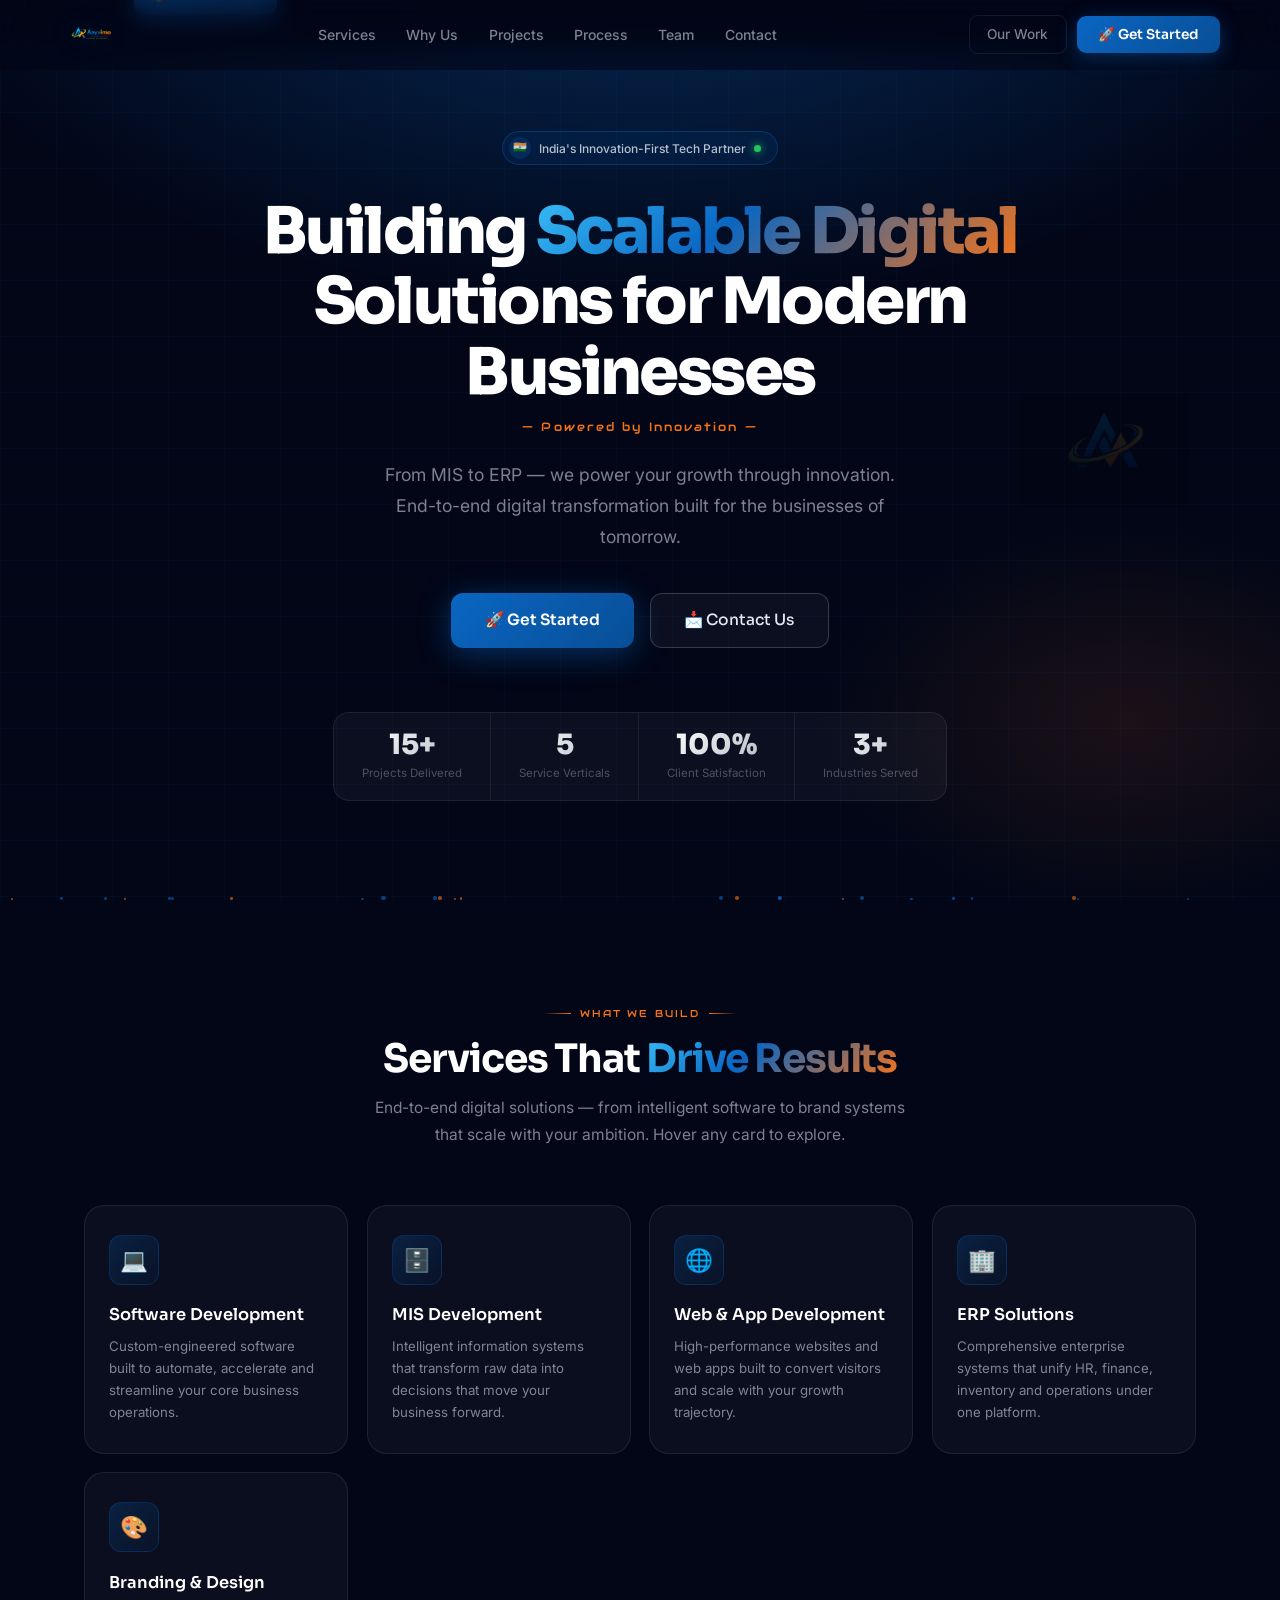
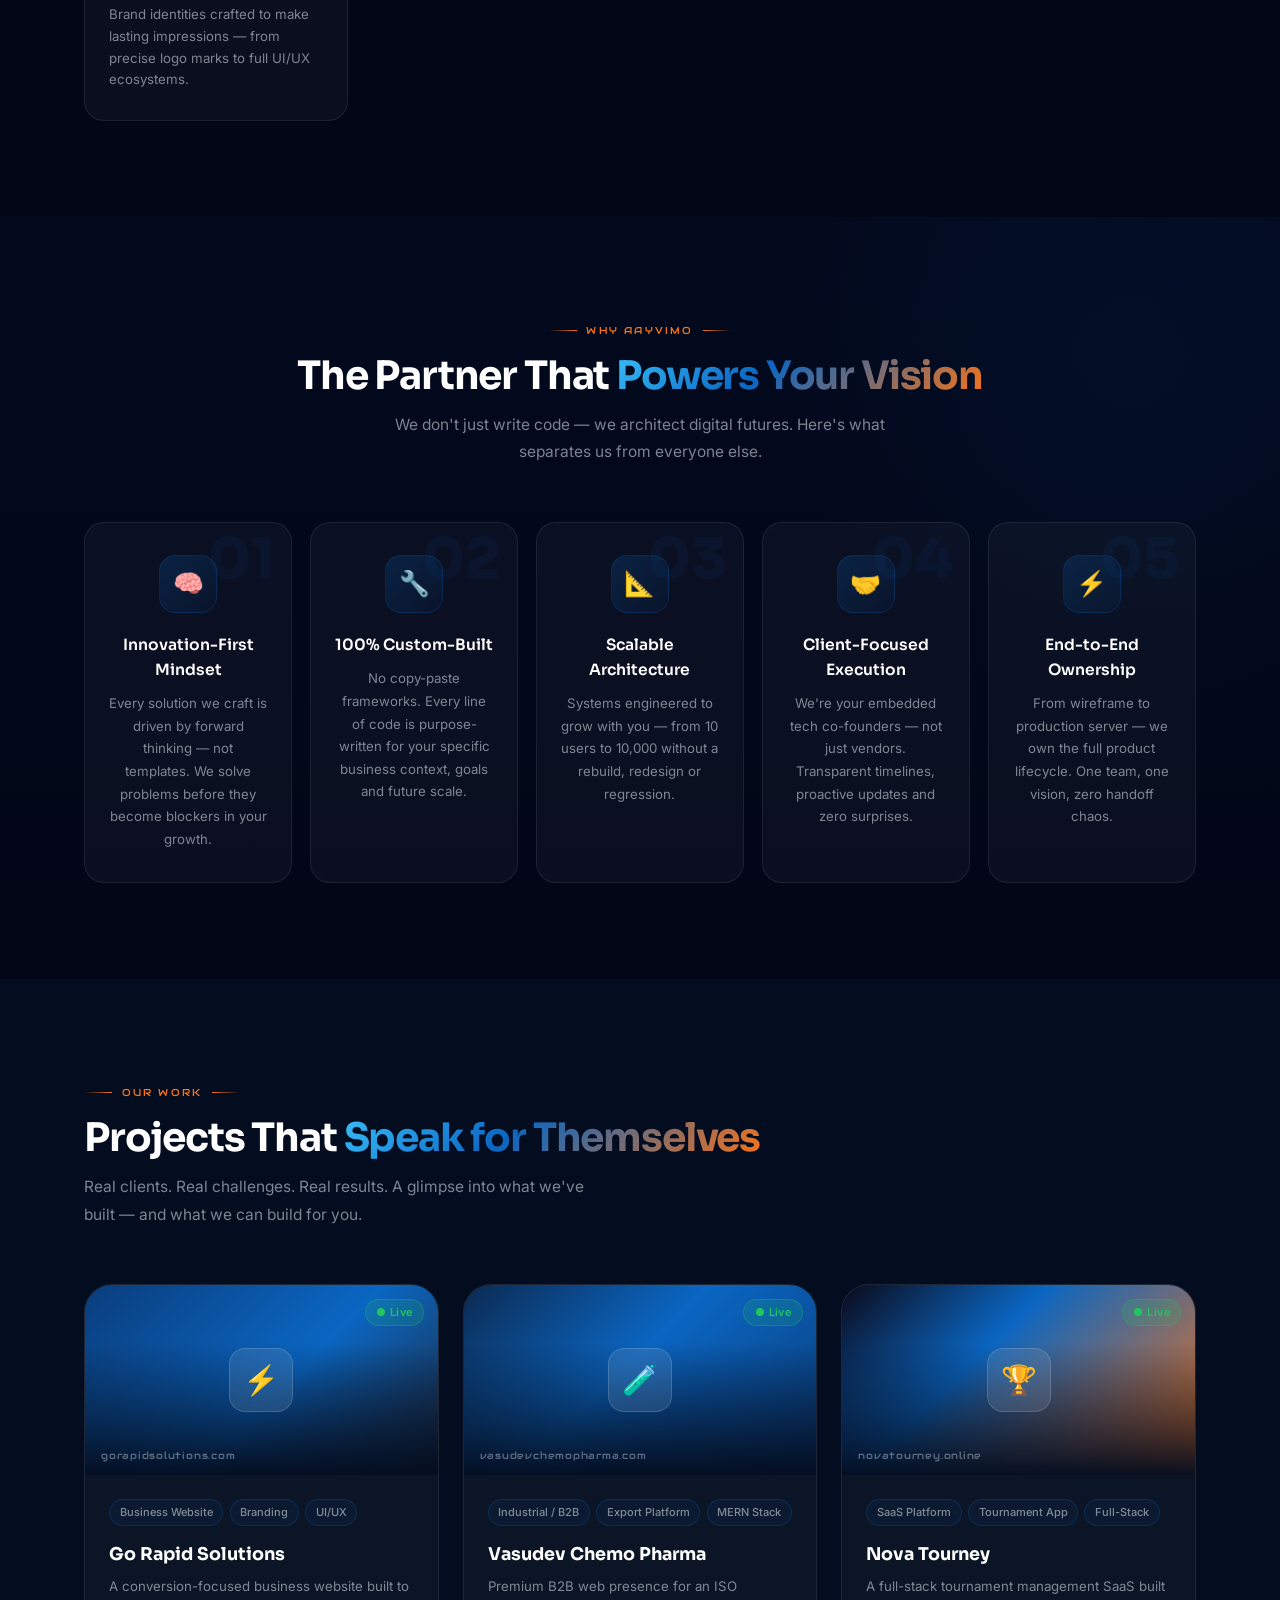
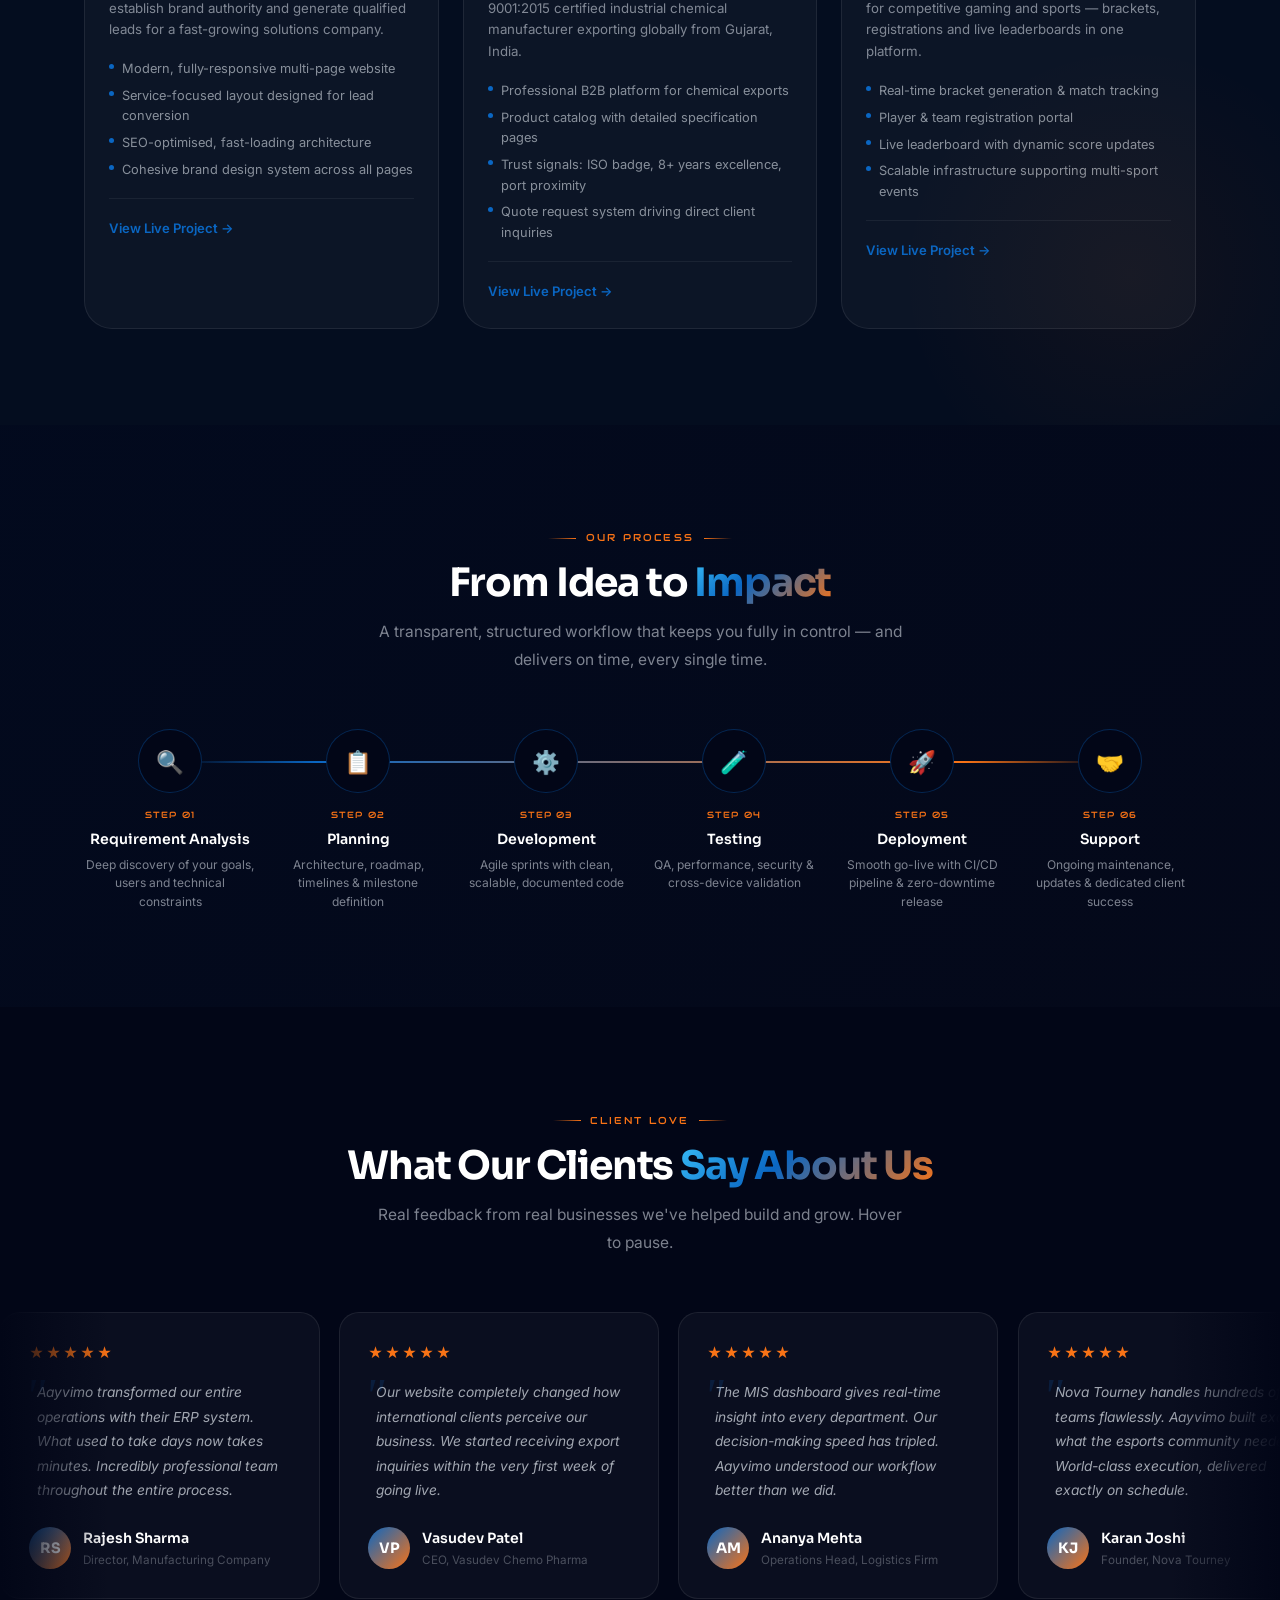
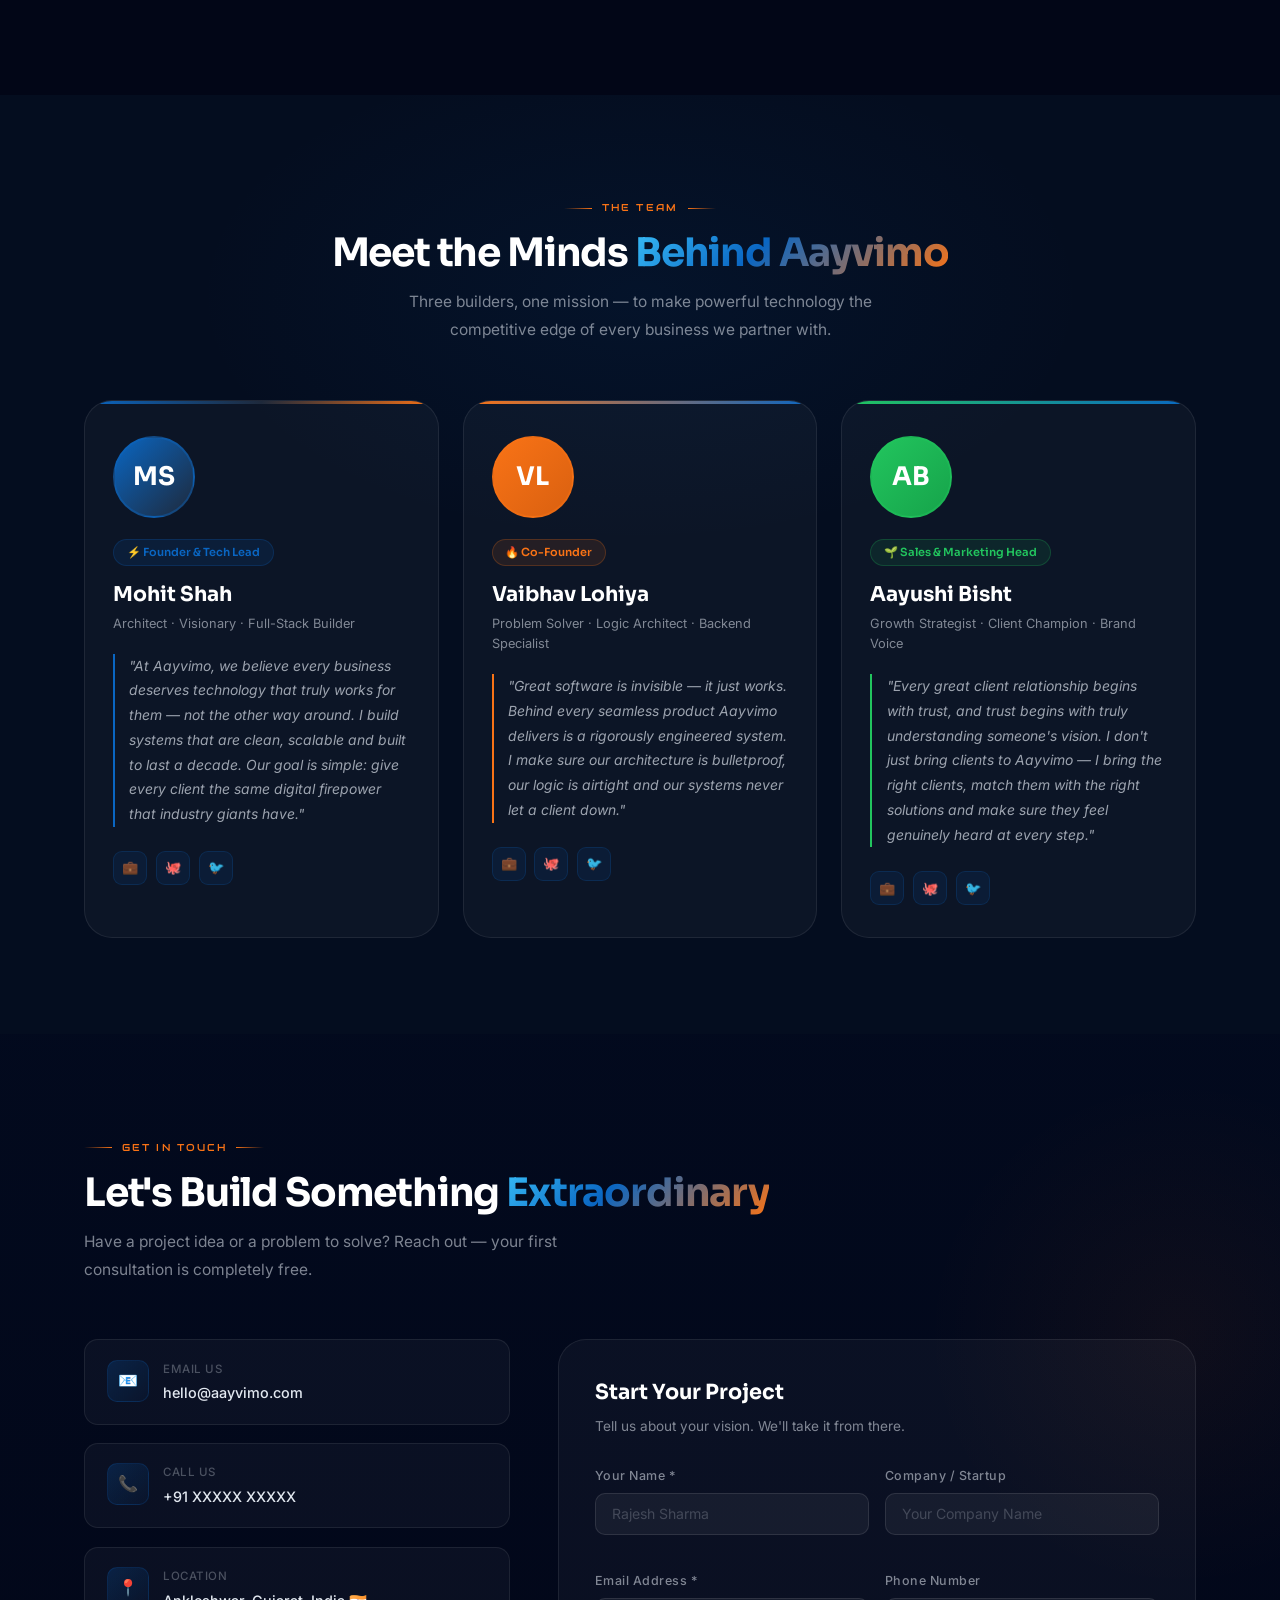
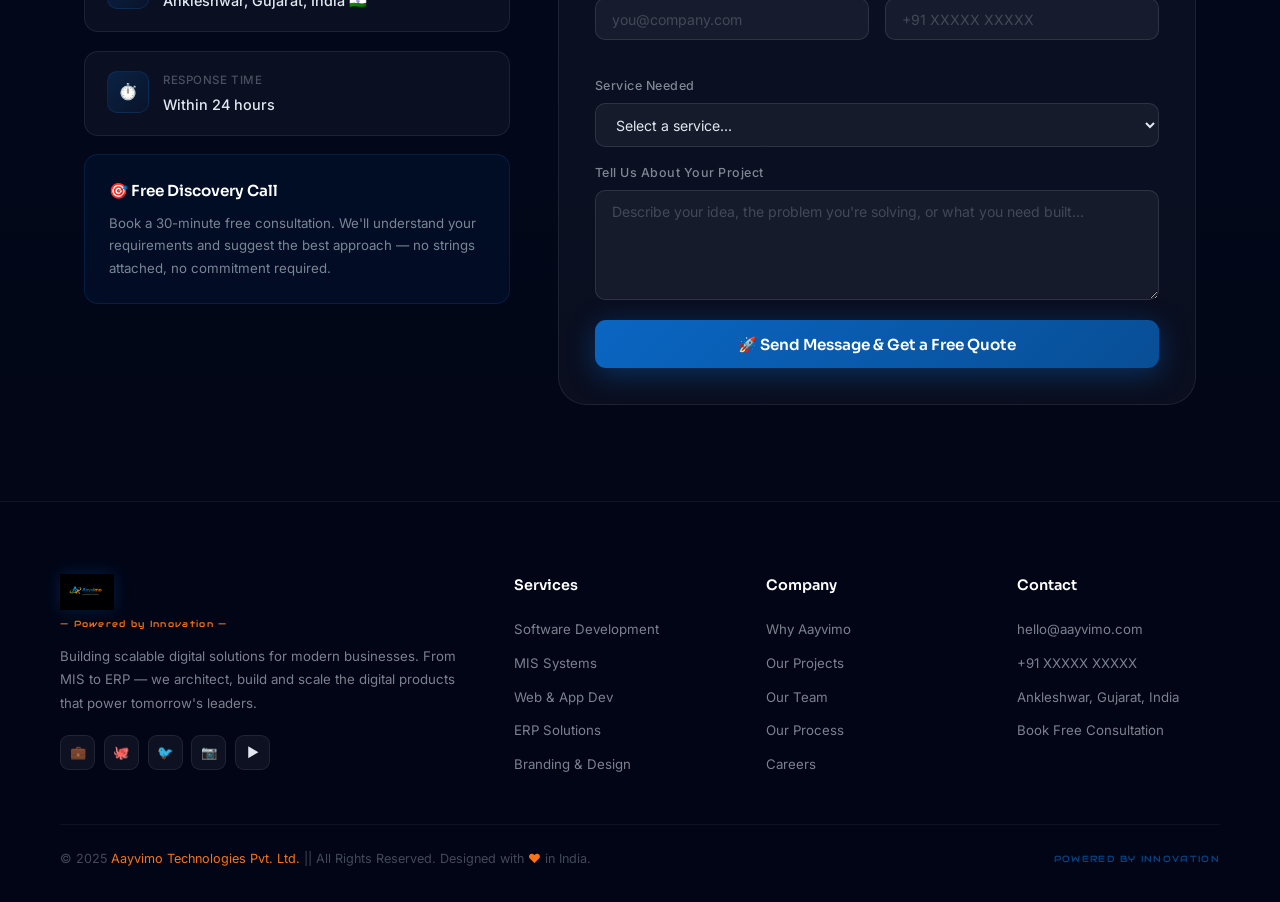
==== index.html @ 2f4371e3 "Initial commit - Aayvimo website" ====
<!DOCTYPE html>
<html lang="en">

<head>
    <meta charset="UTF-8" />
    <meta name="viewport" content="width=device-width, initial-scale=1.0" />
    <meta name="description"
        content="Aayvimo Technologies — Building Scalable Digital Solutions for Modern Businesses. MIS, ERP, Web & App Development, Software & Branding from Ankleshwar, Gujarat." />
    <title>Aayvimo Technologies — Powered by Innovation</title>

    <!-- Fonts -->
    <link rel="preconnect" href="https://fonts.googleapis.com" />
    <link rel="preconnect" href="https://fonts.gstatic.com" crossorigin />
    <link
        href="https://fonts.googleapis.com/css2?family=Sora:wght@300;400;500;600;700;800&family=Inter:wght@300;400;500;600&family=Audiowide&display=swap"
        rel="stylesheet" />

    <!-- Stylesheet -->
    <link rel="stylesheet" href="style.css" />
</head>

<body>

    <!-- NAVBAR -->
    <nav id="navbar">
        <div class="nav-inner">

            <!-- Desktop Logo: Icon + Text + Tagline (Full Logo Image) -->
            <a href="#" class="nav-logo-full">
                <img src="Assets/Logo_Aayvimo_Technologies.png" class="nav-logo-img" alt="Aayvimo Logo">
            </a>

            <a href="#" class="nav-logo-md">
                <img src="Assets/Icon_Aayvimo.png" class="nav-logo-img nav-logo-icon" alt="Aayvimo Icon">
            </a>

            <!-- Mobile Logo -->
            <a href="#" class="nav-logo-sm">
                <img src="Assets/Icon_Aayvimo.png" class="nav-logo-img nav-logo-icon" alt="Aayvimo Icon">
            </a>

            <!-- Nav Links -->
            <ul class="nav-links">
                <li><a href="#services">Services</a></li>
                <li><a href="#why">Why Us</a></li>
                <li><a href="#projects">Projects</a></li>
                <li><a href="#workflow">Process</a></li>
                <li><a href="#founders">Team</a></li>
                <li><a href="#contact">Contact</a></li>
            </ul>

            <!-- Nav Contact Buttons -->
            <div class="nav-actions">
                <a href="#projects" class="btn-ghost">Our Work</a>
                <a href="#contact" class="btn-primary">
                    <span class="btn-inner">🚀 Get Started</span>
                </a>
            </div>

            <!-- Hamburger (Mobile) -->
            <button class="hamburger" id="hamburger" aria-label="Toggle Menu">
                <span></span>
                <span></span>
                <span></span>
            </button>
        </div>
    </nav>

    <!-- Mobile Dropdown Menu -->
    <div id="mobile-menu">
        <ul>
            <li><a href="#services">Services</a></li>
            <li><a href="#why">Why Us</a></li>
            <li><a href="#projects">Projects</a></li>
            <li><a href="#workflow">Process</a></li>
            <li><a href="#founders">Team</a></li>
            <li><a href="#contact">Contact</a></li>
        </ul>
        <div class="mob-btns">
            <a href="#projects" class="btn-ghost">Our Work</a>
            <a href="#contact" class="btn-primary">
                <span class="btn-inner">🚀 Get Started</span>
            </a>
        </div>
    </div>


    <!-- ══════════════════════════════════════════════════════
       HERO
  ══════════════════════════════════════════════════════ -->
    <section id="hero">
        <!-- Background Layers -->
        <div class="hero-bg"></div>
        <div class="hero-grid"></div>
        <div id="hero-particles"></div>

        <!-- Floating Logo Icon -->
        <div id="hero-float-icon"></div>

        <!-- Hero Content -->
        <div class="hero-inner">
            <!-- Badge -->
            <div class="hero-badge">
                <div class="badge-dot">🇮🇳</div>
                India's Innovation-First Tech Partner
                <div class="badge-live"></div>
            </div>

            <!-- Headline -->
            <h1 class="hero-h1">
                Building <span class="grad-text">Scalable Digital</span><br />
                Solutions for Modern Businesses
            </h1>

            <!-- Audiowide Tagline -->
            <span class="hero-tagline">— Powered by Innovation —</span>

            <!-- Subheading -->
            <p class="hero-sub">
                From MIS to ERP — we power your growth through innovation.<br />
                End-to-end digital transformation built for the businesses of tomorrow.
            </p>

            <!-- CTA Buttons -->
            <div class="hero-btns">
                <a href="#contact" class="btn-hero-primary">🚀 Get Started</a>
                <a href="#contact" class="btn-hero-secondary">📩 Contact Us</a>
            </div>

            <!-- Stats Bar -->
            <div class="hero-stats">
                <div class="stat-item">
                    <div class="stat-num" data-target="15" data-suffix="+">0+</div>
                    <div class="stat-label">Projects Delivered</div>
                </div>
                <div class="stat-item">
                    <div class="stat-num" data-target="5">0</div>
                    <div class="stat-label">Service Verticals</div>
                </div>
                <div class="stat-item">
                    <div class="stat-num" data-target="100" data-suffix="%">0%</div>
                    <div class="stat-label">Client Satisfaction</div>
                </div>
                <div class="stat-item">
                    <div class="stat-num" data-target="3" data-suffix="+">0+</div>
                    <div class="stat-label">Industries Served</div>
                </div>
            </div>
        </div>
    </section>


    <!-- ══════════════════════════════════════════════════════
       SERVICES
  ══════════════════════════════════════════════════════ -->
    <section id="services">
        <div class="container">

            <div class="section-header center reveal">
                <div class="section-eyebrow">What We Build</div>
                <h2 class="section-title">Services That <span class="grad-text">Drive Results</span></h2>
                <p class="section-sub">
                    End-to-end digital solutions — from intelligent software to brand systems
                    that scale with your ambition. Hover any card to explore.
                </p>
            </div>

            <div class="services-grid">

                <!-- Card 1: Software Development -->
                <div class="svc-card reveal d1">
                    <div class="svc-icon">💻</div>
                    <div class="svc-title">Software Development</div>
                    <div class="svc-desc">Custom-engineered software built to automate, accelerate and streamline your
                        core business operations.</div>
                    <div class="svc-expand">
                        <div class="svc-expand-inner">
                            <ul>
                                <li>Custom software solutions for businesses</li>
                                <li>Business automation systems</li>
                                <li>Desktop &amp; web-based applications</li>
                                <li>API design &amp; third-party integrations</li>
                            </ul>
                        </div>
                    </div>
                </div>

                <!-- Card 2: MIS Development -->
                <div class="svc-card reveal d2">
                    <div class="svc-icon">🗄️</div>
                    <div class="svc-title">MIS Development</div>
                    <div class="svc-desc">Intelligent information systems that transform raw data into decisions that
                        move your business forward.</div>
                    <div class="svc-expand">
                        <div class="svc-expand-inner">
                            <ul>
                                <li>Data management systems</li>
                                <li>Business reporting dashboards</li>
                                <li>Internal workflow systems</li>
                                <li>Decision-support systems for management</li>
                            </ul>
                        </div>
                    </div>
                </div>

                <!-- Card 3: Web & App Development -->
                <div class="svc-card reveal d3">
                    <div class="svc-icon">🌐</div>
                    <div class="svc-title">Web &amp; App Development</div>
                    <div class="svc-desc">High-performance websites and web apps built to convert visitors and scale
                        with your growth trajectory.</div>
                    <div class="svc-expand">
                        <div class="svc-expand-inner">
                            <ul>
                                <li>Business websites for startups &amp; SMEs</li>
                                <li>E-commerce platforms</li>
                                <li>Custom web portals</li>
                                <li>Web applications using MERN stack</li>
                            </ul>
                        </div>
                    </div>
                </div>

                <!-- Card 4: ERP Solutions -->
                <div class="svc-card reveal d4">
                    <div class="svc-icon">🏢</div>
                    <div class="svc-title">ERP Solutions</div>
                    <div class="svc-desc">Comprehensive enterprise systems that unify HR, finance, inventory and
                        operations under one platform.</div>
                    <div class="svc-expand">
                        <div class="svc-expand-inner">
                            <ul>
                                <li>HR &amp; Inventory Management</li>
                                <li>Accounting Systems</li>
                                <li>School &amp; College Management Systems</li>
                                <li>Hospital Management Systems</li>
                                <li>End-to-end enterprise automation</li>
                            </ul>
                        </div>
                    </div>
                </div>

                <!-- Card 5: Branding & Design -->
                <div class="svc-card reveal d2">
                    <div class="svc-icon">🎨</div>
                    <div class="svc-title">Branding &amp; Design</div>
                    <div class="svc-desc">Brand identities crafted to make lasting impressions — from precise logo marks
                        to full UI/UX ecosystems.</div>
                    <div class="svc-expand">
                        <div class="svc-expand-inner">
                            <ul>
                                <li>Logo design &amp; brand identity kits</li>
                                <li>Marketing &amp; print materials</li>
                                <li>Social media creatives</li>
                                <li>UI/UX design for apps &amp; websites</li>
                            </ul>
                        </div>
                    </div>
                </div>

            </div>
        </div>
    </section>


    <!-- ══════════════════════════════════════════════════════
       WHY CHOOSE AAYVIMO
  ══════════════════════════════════════════════════════ -->
    <section id="why">
        <div class="container">

            <div class="section-header center reveal">
                <div class="section-eyebrow">Why Aayvimo</div>
                <h2 class="section-title">The Partner That <span class="grad-text">Powers Your Vision</span></h2>
                <p class="section-sub">We don't just write code — we architect digital futures. Here's what separates us
                    from everyone else.</p>
            </div>

            <div class="why-grid">

                <div class="why-card reveal d1">
                    <div class="why-bg-num">01</div>
                    <div class="why-icon-wrap">🧠</div>
                    <div class="why-title">Innovation-First Mindset</div>
                    <div class="why-text">Every solution we craft is driven by forward thinking — not templates. We
                        solve problems before they become blockers in your growth.</div>
                </div>

                <div class="why-card reveal d2">
                    <div class="why-bg-num">02</div>
                    <div class="why-icon-wrap">🔧</div>
                    <div class="why-title">100% Custom-Built</div>
                    <div class="why-text">No copy-paste frameworks. Every line of code is purpose-written for your
                        specific business context, goals and future scale.</div>
                </div>

                <div class="why-card reveal d3">
                    <div class="why-bg-num">03</div>
                    <div class="why-icon-wrap">📐</div>
                    <div class="why-title">Scalable Architecture</div>
                    <div class="why-text">Systems engineered to grow with you — from 10 users to 10,000 without a
                        rebuild, redesign or regression.</div>
                </div>

                <div class="why-card reveal d4">
                    <div class="why-bg-num">04</div>
                    <div class="why-icon-wrap">🤝</div>
                    <div class="why-title">Client-Focused Execution</div>
                    <div class="why-text">We're your embedded tech co-founders — not just vendors. Transparent
                        timelines, proactive updates and zero surprises.</div>
                </div>

                <div class="why-card reveal d5">
                    <div class="why-bg-num">05</div>
                    <div class="why-icon-wrap">⚡</div>
                    <div class="why-title">End-to-End Ownership</div>
                    <div class="why-text">From wireframe to production server — we own the full product lifecycle. One
                        team, one vision, zero handoff chaos.</div>
                </div>

            </div>
        </div>
    </section>


    <!-- ══════════════════════════════════════════════════════
       PROJECTS
  ══════════════════════════════════════════════════════ -->
    <section id="projects">
        <div class="container">

            <div class="section-header reveal">
                <div class="section-eyebrow">Our Work</div>
                <h2 class="section-title">Projects That <span class="grad-text">Speak for Themselves</span></h2>
                <p class="section-sub">Real clients. Real challenges. Real results. A glimpse into what we've built —
                    and what we can build for you.</p>
            </div>

            <div class="proj-grid">

                <!-- Project 1: Go Rapid Solutions -->
                <div class="proj-card reveal d1">
                    <div class="proj-visual">
                        <div class="proj-visual-bg"
                            style="background: linear-gradient(135deg, #0A3D7C 0%, #0A66C2 55%, #1E293B 100%);"></div>
                        <div class="proj-visual-overlay"></div>
                        <div class="proj-icon-mark">⚡</div>
                        <span class="proj-badge">● Live</span>
                        <span class="proj-url">gorapidsolutions.com</span>
                    </div>
                    <div class="proj-body">
                        <div class="proj-tags">
                            <span class="proj-tag">Business Website</span>
                            <span class="proj-tag">Branding</span>
                            <span class="proj-tag">UI/UX</span>
                        </div>
                        <div class="proj-name">Go Rapid Solutions</div>
                        <div class="proj-desc">A conversion-focused business website built to establish brand authority
                            and generate qualified leads for a fast-growing solutions company.</div>
                        <ul class="proj-bullets">
                            <li>Modern, fully-responsive multi-page website</li>
                            <li>Service-focused layout designed for lead conversion</li>
                            <li>SEO-optimised, fast-loading architecture</li>
                            <li>Cohesive brand design system across all pages</li>
                        </ul>
                        <a href="https://gorapidsolutions.com" target="_blank" rel="noopener" class="proj-link">View
                            Live Project →</a>
                    </div>
                </div>

                <!-- Project 2: Vasudev Chemo Pharma -->
                <div class="proj-card reveal d2">
                    <div class="proj-visual">
                        <div class="proj-visual-bg"
                            style="background: linear-gradient(135deg, #0c2a52 0%, #0A66C2 45%, #0a3d7c 100%);"></div>
                        <div class="proj-visual-overlay"></div>
                        <div class="proj-icon-mark">🧪</div>
                        <span class="proj-badge">● Live</span>
                        <span class="proj-url">vasudevchemopharma.com</span>
                    </div>
                    <div class="proj-body">
                        <div class="proj-tags">
                            <span class="proj-tag">Industrial / B2B</span>
                            <span class="proj-tag">Export Platform</span>
                            <span class="proj-tag">MERN Stack</span>
                        </div>
                        <div class="proj-name">Vasudev Chemo Pharma</div>
                        <div class="proj-desc">Premium B2B web presence for an ISO 9001:2015 certified industrial
                            chemical manufacturer exporting globally from Gujarat, India.</div>
                        <ul class="proj-bullets">
                            <li>Professional B2B platform for chemical exports</li>
                            <li>Product catalog with detailed specification pages</li>
                            <li>Trust signals: ISO badge, 8+ years excellence, port proximity</li>
                            <li>Quote request system driving direct client inquiries</li>
                        </ul>
                        <a href="https://vasudevchemopharma.com" target="_blank" rel="noopener" class="proj-link">View
                            Live Project →</a>
                    </div>
                </div>

                <!-- Project 3: Nova Tourney -->
                <div class="proj-card reveal d3">
                    <div class="proj-visual">
                        <div class="proj-visual-bg"
                            style="background: linear-gradient(135deg, #0a0a1a 0%, #0A66C2 38%, #F97316 100%);"></div>
                        <div class="proj-visual-overlay"></div>
                        <div class="proj-icon-mark">🏆</div>
                        <span class="proj-badge">● Live</span>
                        <span class="proj-url">novatourney.online</span>
                    </div>
                    <div class="proj-body">
                        <div class="proj-tags">
                            <span class="proj-tag">SaaS Platform</span>
                            <span class="proj-tag">Tournament App</span>
                            <span class="proj-tag">Full-Stack</span>
                        </div>
                        <div class="proj-name">Nova Tourney</div>
                        <div class="proj-desc">A full-stack tournament management SaaS built for competitive gaming and
                            sports — brackets, registrations and live leaderboards in one platform.</div>
                        <ul class="proj-bullets">
                            <li>Real-time bracket generation &amp; match tracking</li>
                            <li>Player &amp; team registration portal</li>
                            <li>Live leaderboard with dynamic score updates</li>
                            <li>Scalable infrastructure supporting multi-sport events</li>
                        </ul>
                        <a href="https://novatourney.online" target="_blank" rel="noopener" class="proj-link">View Live
                            Project →</a>
                    </div>
                </div>

            </div>
        </div>
    </section>


    <!-- ══════════════════════════════════════════════════════
       WORKFLOW
  ══════════════════════════════════════════════════════ -->
    <section id="workflow">
        <div class="container">

            <div class="section-header center reveal">
                <div class="section-eyebrow">Our Process</div>
                <h2 class="section-title">From Idea to <span class="grad-text">Impact</span></h2>
                <p class="section-sub">A transparent, structured workflow that keeps you fully in control — and delivers
                    on time, every single time.</p>
            </div>

            <div class="wf-container reveal">
                <!-- Connector Line (Desktop only) -->
                <div class="wf-line"></div>

                <div class="wf-steps">

                    <div class="wf-step">
                        <div class="wf-dot">🔍</div>
                        <div class="wf-num">STEP 01</div>
                        <div class="wf-title">Requirement Analysis</div>
                        <div class="wf-sub">Deep discovery of your goals, users and technical constraints</div>
                    </div>

                    <div class="wf-step">
                        <div class="wf-dot">📋</div>
                        <div class="wf-num">STEP 02</div>
                        <div class="wf-title">Planning</div>
                        <div class="wf-sub">Architecture, roadmap, timelines &amp; milestone definition</div>
                    </div>

                    <div class="wf-step">
                        <div class="wf-dot">⚙️</div>
                        <div class="wf-num">STEP 03</div>
                        <div class="wf-title">Development</div>
                        <div class="wf-sub">Agile sprints with clean, scalable, documented code</div>
                    </div>

                    <div class="wf-step">
                        <div class="wf-dot">🧪</div>
                        <div class="wf-num">STEP 04</div>
                        <div class="wf-title">Testing</div>
                        <div class="wf-sub">QA, performance, security &amp; cross-device validation</div>
                    </div>

                    <div class="wf-step">
                        <div class="wf-dot">🚀</div>
                        <div class="wf-num">STEP 05</div>
                        <div class="wf-title">Deployment</div>
                        <div class="wf-sub">Smooth go-live with CI/CD pipeline &amp; zero-downtime release</div>
                    </div>

                    <div class="wf-step">
                        <div class="wf-dot">🤝</div>
                        <div class="wf-num">STEP 06</div>
                        <div class="wf-title">Support</div>
                        <div class="wf-sub">Ongoing maintenance, updates &amp; dedicated client success</div>
                    </div>

                </div>
            </div>
        </div>
    </section>


    <!-- ══════════════════════════════════════════════════════
       TESTIMONIALS
  ══════════════════════════════════════════════════════ -->
    <section id="testimonials">
        <div class="container">
            <div class="section-header center reveal">
                <div class="section-eyebrow">Client Love</div>
                <h2 class="section-title">What Our Clients <span class="grad-text">Say About Us</span></h2>
                <p class="section-sub">Real feedback from real businesses we've helped build and grow. Hover to pause.
                </p>
            </div>
        </div>

        <!-- Scrolling Track (outside container for edge-to-edge effect) -->
        <div class="testimonials-track-wrap reveal">
            <div id="testimonials-track">

                <!-- Card 1 -->
                <div class="tcard">
                    <div class="tcard-stars">★★★★★</div>
                    <div class="tcard-q">Aayvimo transformed our entire operations with their ERP system. What used to
                        take days now takes minutes. Incredibly professional team throughout the entire process.</div>
                    <div class="tcard-author">
                        <div class="tcard-avatar">RS</div>
                        <div>
                            <div class="tcard-name">Rajesh Sharma</div>
                            <div class="tcard-role">Director, Manufacturing Company</div>
                        </div>
                    </div>
                </div>

                <!-- Card 2 -->
                <div class="tcard">
                    <div class="tcard-stars">★★★★★</div>
                    <div class="tcard-q">Our website completely changed how international clients perceive our business.
                        We started receiving export inquiries within the very first week of going live.</div>
                    <div class="tcard-author">
                        <div class="tcard-avatar">VP</div>
                        <div>
                            <div class="tcard-name">Vasudev Patel</div>
                            <div class="tcard-role">CEO, Vasudev Chemo Pharma</div>
                        </div>
                    </div>
                </div>

                <!-- Card 3 -->
                <div class="tcard">
                    <div class="tcard-stars">★★★★★</div>
                    <div class="tcard-q">The MIS dashboard gives real-time insight into every department. Our
                        decision-making speed has tripled. Aayvimo understood our workflow better than we did.</div>
                    <div class="tcard-author">
                        <div class="tcard-avatar">AM</div>
                        <div>
                            <div class="tcard-name">Ananya Mehta</div>
                            <div class="tcard-role">Operations Head, Logistics Firm</div>
                        </div>
                    </div>
                </div>

                <!-- Card 4 -->
                <div class="tcard">
                    <div class="tcard-stars">★★★★★</div>
                    <div class="tcard-q">Nova Tourney handles hundreds of teams flawlessly. Aayvimo built exactly what
                        the esports community needed. World-class execution, delivered exactly on schedule.</div>
                    <div class="tcard-author">
                        <div class="tcard-avatar">KJ</div>
                        <div>
                            <div class="tcard-name">Karan Joshi</div>
                            <div class="tcard-role">Founder, Nova Tourney</div>
                        </div>
                    </div>
                </div>

                <!-- Card 5 -->
                <div class="tcard">
                    <div class="tcard-stars">★★★★★</div>
                    <div class="tcard-q">Working with Aayvimo felt like having an in-house tech team. They understood
                        our vision immediately and the quality delivered exceeded every single expectation.</div>
                    <div class="tcard-author">
                        <div class="tcard-avatar">PD</div>
                        <div>
                            <div class="tcard-name">Priya Desai</div>
                            <div class="tcard-role">Founder, D2C Startup</div>
                        </div>
                    </div>
                </div>

                <!-- Card 6 -->
                <div class="tcard">
                    <div class="tcard-stars">★★★★★</div>
                    <div class="tcard-q">Their branding work elevated our entire company identity overnight. From the
                        logo to the UI — everything feels premium, cohesive and exactly on-brand. Brilliant team.</div>
                    <div class="tcard-author">
                        <div class="tcard-avatar">NK</div>
                        <div>
                            <div class="tcard-name">Neha Kulkarni</div>
                            <div class="tcard-role">CMO, EdTech Startup</div>
                        </div>
                    </div>
                </div>

                <!-- Duplicates for seamless infinite scroll -->
                <div class="tcard">
                    <div class="tcard-stars">★★★★★</div>
                    <div class="tcard-q">Aayvimo transformed our entire operations with their ERP system. What used to
                        take days now takes minutes. Incredibly professional team throughout the entire process.</div>
                    <div class="tcard-author">
                        <div class="tcard-avatar">RS</div>
                        <div>
                            <div class="tcard-name">Rajesh Sharma</div>
                            <div class="tcard-role">Director, Manufacturing Company</div>
                        </div>
                    </div>
                </div>
                <div class="tcard">
                    <div class="tcard-stars">★★★★★</div>
                    <div class="tcard-q">Our website completely changed how international clients perceive our business.
                        We started receiving export inquiries within the very first week of going live.</div>
                    <div class="tcard-author">
                        <div class="tcard-avatar">VP</div>
                        <div>
                            <div class="tcard-name">Vasudev Patel</div>
                            <div class="tcard-role">CEO, Vasudev Chemo Pharma</div>
                        </div>
                    </div>
                </div>
                <div class="tcard">
                    <div class="tcard-stars">★★★★★</div>
                    <div class="tcard-q">The MIS dashboard gives real-time insight into every department. Our
                        decision-making speed has tripled. Aayvimo understood our workflow better than we did.</div>
                    <div class="tcard-author">
                        <div class="tcard-avatar">AM</div>
                        <div>
                            <div class="tcard-name">Ananya Mehta</div>
                            <div class="tcard-role">Operations Head, Logistics Firm</div>
                        </div>
                    </div>
                </div>
                <div class="tcard">
                    <div class="tcard-stars">★★★★★</div>
                    <div class="tcard-q">Nova Tourney handles hundreds of teams flawlessly. Aayvimo built exactly what
                        the esports community needed. World-class execution, delivered exactly on schedule.</div>
                    <div class="tcard-author">
                        <div class="tcard-avatar">KJ</div>
                        <div>
                            <div class="tcard-name">Karan Joshi</div>
                            <div class="tcard-role">Founder, Nova Tourney</div>
                        </div>
                    </div>
                </div>
                <div class="tcard">
                    <div class="tcard-stars">★★★★★</div>
                    <div class="tcard-q">Working with Aayvimo felt like having an in-house tech team. They understood
                        our vision immediately and the quality delivered exceeded every single expectation.</div>
                    <div class="tcard-author">
                        <div class="tcard-avatar">PD</div>
                        <div>
                            <div class="tcard-name">Priya Desai</div>
                            <div class="tcard-role">Founder, D2C Startup</div>
                        </div>
                    </div>
                </div>
                <div class="tcard">
                    <div class="tcard-stars">★★★★★</div>
                    <div class="tcard-q">Their branding work elevated our entire company identity overnight. From the
                        logo to the UI — everything feels premium, cohesive and exactly on-brand. Brilliant team.</div>
                    <div class="tcard-author">
                        <div class="tcard-avatar">NK</div>
                        <div>
                            <div class="tcard-name">Neha Kulkarni</div>
                            <div class="tcard-role">CMO, EdTech Startup</div>
                        </div>
                    </div>
                </div>

            </div>
        </div>
    </section>


    <!-- ══════════════════════════════════════════════════════
       FOUNDERS
  ══════════════════════════════════════════════════════ -->
    <section id="founders">
        <div class="container">

            <div class="section-header center reveal">
                <div class="section-eyebrow">The Team</div>
                <h2 class="section-title">Meet the Minds <span class="grad-text">Behind Aayvimo</span></h2>
                <p class="section-sub">Three builders, one mission — to make powerful technology the competitive edge of
                    every business we partner with.</p>
            </div>

            <div class="founders-grid">

                <!-- Founder 1: Mohit Shah -->
                <div class="founder-card reveal d1">
                    <div class="founder-stripe"></div>
                    <div class="founder-body">
                        <!-- Replace src with actual photo URL -->
                        <div class="founder-photo" id="fp-mohit">
                            <img src="" alt="Mohit Shah" />
                            MS
                        </div>
                        <div class="founder-role-badge">⚡ Founder &amp; Tech Lead</div>
                        <div class="founder-name">Mohit Shah</div>
                        <div class="founder-title">Architect · Visionary · Full-Stack Builder</div>
                        <div class="founder-msg">
                            "At Aayvimo, we believe every business deserves technology that truly works for them — not
                            the other way around. I build systems that are clean, scalable and built to last a decade.
                            Our goal is simple: give every client the same digital firepower that industry giants have."
                        </div>
                        <div class="founder-socials">
                            <a href="#" class="fsoc" title="LinkedIn">💼</a>
                            <a href="#" class="fsoc" title="GitHub">🐙</a>
                            <a href="#" class="fsoc" title="Twitter">🐦</a>
                        </div>
                    </div>
                </div>

                <!-- Founder 2: Vaibhav Lohiya -->
                <div class="founder-card f2 reveal d2">
                    <div class="founder-stripe"></div>
                    <div class="founder-body">
                        <!-- Replace src with actual photo URL -->
                        <div class="founder-photo" id="fp-vaibhav">
                            <img src="" alt="Vaibhav Lohiya" />
                            VL
                        </div>
                        <div class="founder-role-badge">🔥 Co-Founder</div>
                        <div class="founder-name">Vaibhav Lohiya</div>
                        <div class="founder-title">Problem Solver · Logic Architect · Backend Specialist</div>
                        <div class="founder-msg">
                            "Great software is invisible — it just works. Behind every seamless product Aayvimo delivers
                            is a rigorously engineered system. I make sure our architecture is bulletproof, our logic is
                            airtight and our systems never let a client down."
                        </div>
                        <div class="founder-socials">
                            <a href="#" class="fsoc" title="LinkedIn">💼</a>
                            <a href="#" class="fsoc" title="GitHub">🐙</a>
                            <a href="#" class="fsoc" title="Twitter">🐦</a>
                        </div>
                    </div>
                </div>

                <!-- Founder 3: Aayushi Bisht -->
                <div class="founder-card f3 reveal d3">
                    <div class="founder-stripe"></div>
                    <div class="founder-body">
                        <!-- Replace src with actual photo URL -->
                        <div class="founder-photo" id="fp-aayushi">
                            <img src="" alt="Aayushi Bisht" />
                            AB
                        </div>
                        <div class="founder-role-badge">🌱 Sales &amp; Marketing Head</div>
                        <div class="founder-name">Aayushi Bisht</div>
                        <div class="founder-title">Growth Strategist · Client Champion · Brand Voice</div>
                        <div class="founder-msg">
                            "Every great client relationship begins with trust, and trust begins with truly
                            understanding someone's vision. I don't just bring clients to Aayvimo — I bring the right
                            clients, match them with the right solutions and make sure they feel genuinely heard at
                            every step."
                        </div>
                        <div class="founder-socials">
                            <a href="#" class="fsoc" title="LinkedIn">💼</a>
                            <a href="#" class="fsoc" title="GitHub">🐙</a>
                            <a href="#" class="fsoc" title="Twitter">🐦</a>
                        </div>
                    </div>
                </div>

            </div>
        </div>
    </section>


    <!-- ══════════════════════════════════════════════════════
       CONTACT
  ══════════════════════════════════════════════════════ -->
    <section id="contact">
        <div class="container">

            <div class="section-header reveal">
                <div class="section-eyebrow">Get In Touch</div>
                <h2 class="section-title">Let's Build Something <span class="grad-text">Extraordinary</span></h2>
                <p class="section-sub">Have a project idea or a problem to solve? Reach out — your first consultation is
                    completely free.</p>
            </div>

            <div class="contact-layout">

                <!-- Left: Contact Info Cards -->
                <div class="contact-info reveal d1">

                    <div class="contact-card">
                        <div class="contact-ci">📧</div>
                        <div>
                            <div class="contact-cl">Email Us</div>
                            <div class="contact-cv">
                                <a href="mailto:hello@aayvimo.com">hello@aayvimo.com</a>
                            </div>
                        </div>
                    </div>

                    <div class="contact-card">
                        <div class="contact-ci">📞</div>
                        <div>
                            <div class="contact-cl">Call Us</div>
                            <div class="contact-cv">
                                <a href="tel:+91XXXXXXXXXX">+91 XXXXX XXXXX</a>
                            </div>
                        </div>
                    </div>

                    <div class="contact-card">
                        <div class="contact-ci">📍</div>
                        <div>
                            <div class="contact-cl">Location</div>
                            <div class="contact-cv">Ankleshwar, Gujarat, India 🇮🇳</div>
                        </div>
                    </div>

                    <div class="contact-card">
                        <div class="contact-ci">⏱️</div>
                        <div>
                            <div class="contact-cl">Response Time</div>
                            <div class="contact-cv">Within 24 hours</div>
                        </div>
                    </div>

                    <div class="contact-promo">
                        <div class="contact-promo-title">🎯 Free Discovery Call</div>
                        <div class="contact-promo-desc">Book a 30-minute free consultation. We'll understand your
                            requirements and suggest the best approach — no strings attached, no commitment required.
                        </div>
                    </div>

                </div>

                <!-- Right: Contact Form -->
                <div class="contact-form-box reveal d2">
                    <div class="form-header-title">Start Your Project</div>
                    <div class="form-header-sub">Tell us about your vision. We'll take it from there.</div>

                    <div class="form-row">
                        <div class="form-group">
                            <label for="form-name">Your Name *</label>
                            <input type="text" id="form-name" placeholder="Rajesh Sharma" />
                        </div>
                        <div class="form-group">
                            <label for="form-company">Company / Startup</label>
                            <input type="text" id="form-company" placeholder="Your Company Name" />
                        </div>
                    </div>

                    <div class="form-row">
                        <div class="form-group">
                            <label for="form-email">Email Address *</label>
                            <input type="email" id="form-email" placeholder="you@company.com" />
                        </div>
                        <div class="form-group">
                            <label for="form-phone">Phone Number</label>
                            <input type="tel" id="form-phone" placeholder="+91 XXXXX XXXXX" />
                        </div>
                    </div>

                    <div class="form-group">
                        <label for="form-service">Service Needed</label>
                        <select id="form-service">
                            <option value="">Select a service...</option>
                            <option value="software">Software Development</option>
                            <option value="mis">MIS Development</option>
                            <option value="web">Web &amp; App Development</option>
                            <option value="erp">ERP Solution</option>
                            <option value="branding">Branding &amp; Design</option>
                            <option value="other">Other / Multiple Services</option>
                        </select>
                    </div>

                    <div class="form-group">
                        <label for="form-message">Tell Us About Your Project</label>
                        <textarea id="form-message"
                            placeholder="Describe your idea, the problem you're solving, or what you need built..."></textarea>
                    </div>

                    <button id="form-submit-btn">🚀 Send Message &amp; Get a Free Quote</button>
                </div>

            </div>
        </div>
    </section>


    <!-- ══════════════════════════════════════════════════════
       FOOTER
  ══════════════════════════════════════════════════════ -->
    <footer>
        <div class="footer-grid">

            <!-- Brand Column -->
            <div>
                <div id="footer-logo"></div>
                <div class="footer-tagline">— Powered by Innovation —</div>
                <p class="footer-desc">
                    Building scalable digital solutions for modern businesses. From MIS to ERP — we architect, build and
                    scale the digital products that power tomorrow's leaders.
                </p>
                <div class="footer-socials">
                    <a href="#" class="footer-social" title="LinkedIn">💼</a>
                    <a href="#" class="footer-social" title="GitHub">🐙</a>
                    <a href="#" class="footer-social" title="Twitter/X">🐦</a>
                    <a href="#" class="footer-social" title="Instagram">📷</a>
                    <a href="#" class="footer-social" title="YouTube">▶️</a>
                </div>
            </div>

            <!-- Services Links -->
            <div>
                <div class="footer-col-title">Services</div>
                <ul class="footer-links">
                    <li><a href="#services">Software Development</a></li>
                    <li><a href="#services">MIS Systems</a></li>
                    <li><a href="#services">Web &amp; App Dev</a></li>
                    <li><a href="#services">ERP Solutions</a></li>
                    <li><a href="#services">Branding &amp; Design</a></li>
                </ul>
            </div>

            <!-- Company Links -->
            <div>
                <div class="footer-col-title">Company</div>
                <ul class="footer-links">
                    <li><a href="#why">Why Aayvimo</a></li>
                    <li><a href="#projects">Our Projects</a></li>
                    <li><a href="#founders">Our Team</a></li>
                    <li><a href="#workflow">Our Process</a></li>
                    <li><a href="#contact">Careers</a></li>
                </ul>
            </div>

            <!-- Contact Links -->
            <div>
                <div class="footer-col-title">Contact</div>
                <ul class="footer-links">
                    <li><a href="mailto:hello@aayvimo.com">hello@aayvimo.com</a></li>
                    <li><a href="tel:+91XXXXXXXXXX">+91 XXXXX XXXXX</a></li>
                    <li><a href="#">Ankleshwar, Gujarat, India</a></li>
                    <li><a href="#contact">Book Free Consultation</a></li>
                </ul>
            </div>

        </div>

        <!-- Bottom Bar -->
        <div class="footer-bottom">
            <p class="footer-copy">
                © 2025 <span>Aayvimo Technologies Pvt. Ltd.</span> || All Rights Reserved.
                Designed with <span>♥</span> in India.
            </p>
            <span class="footer-bottom-tag">POWERED BY INNOVATION</span>
        </div>
    </footer>


    <!-- Script (loaded last for performance) -->
    <script src="script.js"></script>

</body>

</html>
---- style.css ----
/* ── Google Fonts --*/
@import url('https://fonts.googleapis.com/css2?family=Sora:wght@300;400;500;600;700;800&family=Inter:wght@300;400;500;600&family=Audiowide&display=swap');

/* ── CSS Variables ── */
:root {
  --blue: #0A66C2;
  --blue-dark: #084e96;
  --blue-light: #1d82e8;
  --indigo: #1E293B;
  --orange: #F97316;
  --orange-dark: #d96010;
  --green: #22C55E;
  --bg: #020617;
  --bg-2: #040d1f;
  --bg-card: rgba(255, 255, 255, 0.035);
  --bg-card-hover: rgba(255, 255, 255, 0.06);
  --border: rgba(255, 255, 255, 0.08);
  --border-blue: rgba(10, 102, 194, 0.3);
  --border-hover: rgba(10, 102, 194, 0.5);
  --text: #E2E8F0;
  --text-muted: rgba(226, 232, 240, 0.55);
  --text-dim: rgba(226, 232, 240, 0.3);
  --font-head: 'Sora', sans-serif;
  --font-body: 'Inter', sans-serif;
  --font-tag: 'Audiowide', cursive;
  --radius: 14px;
  --radius-lg: 20px;
  --radius-xl: 28px;
  --shadow-blue: 0 20px 60px rgba(10, 102, 194, 0.2);
  --shadow-card: 0 8px 32px rgba(0, 0, 0, 0.35);
  --transition: all 0.3s cubic-bezier(0.4, 0, 0.2, 1);
}

/* ── Reset ── */
*,
*::before,
*::after {
  margin: 0;
  padding: 0;
  box-sizing: border-box;
}

html {
  scroll-behavior: smooth;
  font-size: 16px;
}

body {
  font-family: var(--font-body);
  background-color: var(--bg);
  color: var(--text);
  overflow-x: hidden;
  -webkit-font-smoothing: antialiased;
  -moz-osx-font-smoothing: grayscale;
  line-height: 1.6;
}

::selection {
  background: var(--orange);
  color: #fff;
}

::-webkit-scrollbar {
  width: 4px;
}

::-webkit-scrollbar-track {
  background: var(--bg);
}

::-webkit-scrollbar-thumb {
  background: var(--blue);
  border-radius: 2px;
}

img {
  max-width: 100%;
  display: block;
}

a {
  text-decoration: none;
  color: inherit;
}

ul {
  list-style: none;
}

/* ── Utility Classes ─── */
.container {
  max-width: 1160px;
  margin: 0 auto;
  padding: 0 1.5rem;
}

.grad-text {
  background: linear-gradient(135deg, #38bdf8 0%, var(--blue) 40%, var(--orange) 100%);
  -webkit-background-clip: text;
  -webkit-text-fill-color: transparent;
  background-clip: text;
}

.section-eyebrow {
  font-family: var(--font-tag);
  font-size: 0.62rem;
  letter-spacing: 0.22em;
  text-transform: uppercase;
  color: var(--orange);
  display: inline-flex;
  align-items: center;
  gap: 0.6rem;
  margin-bottom: 0.9rem;
}

.section-eyebrow::before,
.section-eyebrow::after {
  content: '';
  display: block;
  width: 28px;
  height: 1px;
}

.section-eyebrow::before {
  background: linear-gradient(90deg, transparent, var(--orange));
}

.section-eyebrow::after {
  background: linear-gradient(90deg, var(--orange), transparent);
}

.section-title {
  font-family: var(--font-head);
  font-weight: 700;
  font-size: clamp(1.8rem, 3.2vw, 2.45rem);
  line-height: 1.15;
  letter-spacing: -0.03em;
  color: #fff;
  margin-bottom: 0.8rem;
}

.section-sub {
  font-size: 0.97rem;
  line-height: 1.78;
  color: var(--text-muted);
  max-width: 530px;
}

.section-header {
  margin-bottom: 3.5rem;
}

.section-header.center {
  text-align: center;
}

.section-header.center .section-sub {
  margin: 0 auto;
}

/* ── Scroll Reveal ────────────────────────────────────────── */
.reveal {
  opacity: 0;
  transform: translateY(30px);
  transition: opacity 0.7s ease, transform 0.7s ease;
}

.reveal.visible {
  opacity: 1;
  transform: translateY(0);
}

.reveal.d1 {
  transition-delay: 0.1s;
}

.reveal.d2 {
  transition-delay: 0.18s;
}

.reveal.d3 {
  transition-delay: 0.26s;
}

.reveal.d4 {
  transition-delay: 0.34s;
}

.reveal.d5 {
  transition-delay: 0.42s;
}

/* ── Buttons ──────────────────────────────────────────────── */
.btn-primary {
  display: inline-flex;
  align-items: center;
  gap: 0.4rem;
  font-family: var(--font-head);
  font-size: 0.85rem;
  font-weight: 600;
  padding: 0.5rem 1.3rem;
  border-radius: 9px;
  border: none;
  background: linear-gradient(135deg, var(--blue) 0%, var(--blue-dark) 100%);
  color: #fff;
  cursor: pointer;
  position: relative;
  overflow: hidden;
  box-shadow: 0 4px 20px rgba(10, 102, 194, 0.4);
  transition: transform 0.2s ease, box-shadow 0.2s ease;
}

.btn-primary .btn-inner {
  position: relative;
  z-index: 1;
  display: flex;
  align-items: center;
  gap: 0.4rem;
}

.btn-primary::before {
  content: '';
  position: absolute;
  inset: 0;
  background: linear-gradient(135deg, var(--orange) 0%, var(--orange-dark) 100%);
  opacity: 0;
  transition: opacity 0.3s ease;
}

.btn-primary:hover {
  transform: translateY(-2px);
  box-shadow: 0 8px 28px rgba(249, 115, 22, 0.45);
}

.btn-primary:hover::before {
  opacity: 1;
}

.btn-ghost {
  display: inline-flex;
  align-items: center;
  gap: 0.4rem;
  font-size: 0.85rem;
  font-weight: 500;
  padding: 0.5rem 1.1rem;
  border-radius: 9px;
  border: 1px solid var(--border);
  background: transparent;
  color: var(--text-muted);
  cursor: pointer;
  transition: var(--transition);
}

.btn-ghost:hover {
  color: #fff;
  border-color: var(--border-blue);
  background: rgba(10, 102, 194, 0.1);
}

/* ── NAVBAR ───────────────────────────────────────────────── */
#navbar {
  position: fixed;
  top: 0;
  left: 0;
  right: 0;
  z-index: 9999;
  height: 70px;
  display: flex;
  align-items: center;
  padding: 0 1.5rem;
  transition: background 0.4s ease, border-color 0.4s ease, box-shadow 0.4s ease;
  border-bottom: 1px solid transparent;
  background: rgba(2, 6, 23, 0.6);
  backdrop-filter: blur(12px);
}

#navbar.scrolled {
  background: rgba(2, 6, 23, 0.92);
  backdrop-filter: blur(24px);
  -webkit-backdrop-filter: blur(24px);
  border-bottom-color: rgba(10, 102, 194, 0.18);
  box-shadow: 0 2px 40px rgba(0, 0, 0, 0.5);
  background: rgba(2, 6, 23, 0.92);
  backdrop-filter: blur(24px);
}

.nav-inner {
  max-width: 1160px;
  width: 100%;
  margin: 0 auto;
  display: flex;
  align-items: center;
  justify-content: space-between;
  gap: 1rem;
}
.nav-logo-img {
  height: 600px;   /* increase from 44px */
  width: 600px;
  object-fit: contain;
  filter: drop-shadow(0 0 12px rgba(10, 102, 194, 0.4));
  transition: filter 0.3s ease;
}

/* Logo Variants */
.nav-logo-full,
.nav-logo-md,
.nav-logo-sm {
  display: none;
  align-items: center;
  flex-shrink: 0;
}


/* Desktop: full logo (icon + text + tagline) */
@media (min-width: 1025px) {
  .nav-logo-full {
    display: flex;
  }
  .nav-logo-img {
    height: 70px;
  }
}

/* Tablet: icon only */
@media (min-width: 768px) and (max-width: 1024px) {
  .nav-logo-md {
    display: flex;
  }
  .nav-logo-img {
    height: 55px;
  }
}

/* Mobile: icon only */
@media (max-width: 767px) {
  .nav-logo-sm {
    display: flex;
  }
  .nav-logo-img {
    height: 45px;
  }
}

.nav-logo-img {
  height: 44px;
  width: auto;
  object-fit: contain;
  filter: drop-shadow(0 0 12px rgba(10, 102, 194, 0.4));
  transition: filter 0.3s ease;
}

.nav-logo-icon {
  height: 38px;
}

.nav-logo-full:hover .nav-logo-img,
.nav-logo-md:hover .nav-logo-img,
.nav-logo-sm:hover .nav-logo-img {
  filter: drop-shadow(0 0 18px rgba(249, 115, 22, 0.5));
}

/* Nav Links */
.nav-links {
  display: flex;
  align-items: center;
  gap: 0.1rem;
}

.nav-links a {
  font-size: 0.875rem;
  font-weight: 500;
  color: var(--text-muted);
  padding: 0.45rem 0.9rem;
  border-radius: 8px;
  transition: color 0.2s, background 0.2s;
  position: relative;
}

.nav-links a::after {
  content: '';
  position: absolute;
  bottom: 4px;
  left: 50%;
  transform: translateX(-50%) scaleX(0);
  width: 55%;
  height: 1.5px;
  background: var(--orange);
  border-radius: 2px;
  transition: transform 0.25s ease;
}

.nav-links a:hover,
.nav-links a.active {
  color: #fff;
}

.nav-links a:hover::after,
.nav-links a.active::after {
  transform: translateX(-50%) scaleX(1);
}

/* Nav Actions */
.nav-actions {
  display: flex;
  align-items: center;
  gap: 0.65rem;
}

/* Hamburger */
.hamburger {
  display: none;
  flex-direction: column;
  justify-content: center;
  gap: 5px;
  background: none;
  border: none;
  cursor: pointer;
  padding: 0.35rem;
  width: 36px;
  height: 36px;
}

.hamburger span {
  display: block;
  width: 21px;
  height: 1.8px;
  background: var(--text);
  border-radius: 2px;
  transition: all 0.3s ease;
  transform-origin: center;
}

.hamburger.open span:nth-child(1) {
  transform: rotate(45deg) translate(4.5px, 4.5px);
}

.hamburger.open span:nth-child(2) {
  opacity: 0;
  transform: scaleX(0);
}

.hamburger.open span:nth-child(3) {
  transform: rotate(-45deg) translate(4.5px, -4.5px);
}

@media (max-width: 900px) {

  .nav-links,
  .nav-actions {
    display: none;
  }

  .hamburger {
    display: flex;
  }
}

/* Mobile Menu */
#mobile-menu {
  position: fixed;
  top: 70px;
  left: 0;
  right: 0;
  z-index: 9998;
  background: rgba(2, 6, 23, 0.97);
  backdrop-filter: blur(24px);
  -webkit-backdrop-filter: blur(24px);
  border-bottom: 1px solid rgba(10, 102, 194, 0.15);
  padding: 1.5rem 1.5rem 2rem;
  transform: translateY(-105%);
  transition: transform 0.38s cubic-bezier(0.4, 0, 0.2, 1);
}

#mobile-menu.open {
  transform: translateY(0);
}

#mobile-menu ul {
  display: flex;
  flex-direction: column;
  gap: 0.35rem;
  margin-bottom: 1.5rem;
}

#mobile-menu ul a {
  display: block;
  padding: 0.75rem 1rem;
  font-weight: 500;
  color: var(--text-muted);
  border-radius: 9px;
  transition: all 0.2s;
}

#mobile-menu ul a:hover {
  color: #fff;
  background: rgba(10, 102, 194, 0.15);
}

.mob-btns {
  display: flex;
  gap: 0.75rem;
  flex-wrap: wrap;
}

/* ── HERO ─────────────────────────────────────────────────── */
#hero {
  min-height: 100vh;
  display: flex;
  align-items: center;
  justify-content: center;
  position: relative;
  overflow: hidden;
  padding: 7rem 1.5rem 5rem;
}

/* Background Layers */
.hero-bg {
  position: absolute;
  inset: 0;
  z-index: 0;
  background:
    radial-gradient(ellipse 90% 65% at 50% -8%, rgba(10, 102, 194, 0.38) 0%, transparent 65%),
    radial-gradient(ellipse 45% 40% at 88% 80%, rgba(249, 115, 22, 0.1) 0%, transparent 55%),
    var(--bg);
}

.hero-grid {
  position: absolute;
  inset: 0;
  background-image:
    linear-gradient(rgba(10, 102, 194, 0.055) 1px, transparent 1px),
    linear-gradient(90deg, rgba(10, 102, 194, 0.055) 1px, transparent 1px);
  background-size: 56px 56px;
  animation: gridDrift 24s linear infinite;
}

@keyframes gridDrift {
  to {
    background-position: 56px 56px;
  }
}

/* Particles Container */
#hero-particles {
  position: absolute;
  inset: 0;
  overflow: hidden;
  pointer-events: none;
}

@keyframes particleFloat {
  0% {
    transform: translateY(100vh) translateX(0);
    opacity: 0;
  }

  10% {
    opacity: 0.7;
  }

  90% {
    opacity: 0.7;
  }

  100% {
    transform: translateY(-10vh) translateX(var(--dx));
    opacity: 0;
  }
}

/* Floating Logo Icon */
#hero-float-icon {
  position: absolute;
  right: 7%;
  top: 50%;
  transform: translateY(-50%);
  width: 170px;
  height: 170px;
  opacity: 0.1;
  pointer-events: none;
  animation: floatUpDown 7s ease-in-out infinite;
  z-index: 1;
}

@keyframes floatUpDown {

  0%,
  100% {
    transform: translateY(-50%) translateY(0px);
  }

  50% {
    transform: translateY(-50%) translateY(-20px);
  }
}

@media (max-width: 900px) {
  #hero-float-icon {
    display: none;
  }
}

/* Hero Content */
.hero-inner {
  position: relative;
  z-index: 2;
  max-width: 860px;
  text-align: center;
}

.hero-badge {
  display: inline-flex;
  align-items: center;
  gap: 0.5rem;
  padding: 0.3rem 1rem 0.3rem 0.4rem;
  border-radius: 100px;
  border: 1px solid rgba(10, 102, 194, 0.35);
  background: rgba(10, 102, 194, 0.1);
  font-size: 0.75rem;
  font-weight: 500;
  color: rgba(226, 232, 240, 0.8);
  margin-bottom: 2rem;
  animation: heroFadeUp 0.6s ease both;
}

.badge-dot {
  width: 22px;
  height: 22px;
  border-radius: 50%;
  background: rgba(10, 102, 194, 0.2);
  display: flex;
  align-items: center;
  justify-content: center;
  font-size: 0.7rem;
}

.badge-live {
  width: 7px;
  height: 7px;
  border-radius: 50%;
  background: var(--green);
  box-shadow: 0 0 8px var(--green);
  animation: livePulse 1.8s ease-in-out infinite;
}

@keyframes livePulse {

  0%,
  100% {
    opacity: 1;
  }

  50% {
    opacity: 0.3;
  }
}

.hero-h1 {
  font-family: var(--font-head);
  font-weight: 800;
  font-size: clamp(2.4rem, 5.5vw, 4rem);
  line-height: 1.1;
  letter-spacing: -0.04em;
  color: #fff;
  margin-bottom: 0.6rem;
  animation: heroFadeUp 0.7s ease 0.1s both;
}

.hero-tagline {
  font-family: var(--font-tag);
  font-size: 0.73rem;
  letter-spacing: 0.18em;
  color: var(--orange);
  display: block;
  margin-bottom: 1.4rem;
  animation: heroFadeUp 0.7s ease 0.2s both;
}

.hero-sub {
  font-size: clamp(0.97rem, 2vw, 1.1rem);
  line-height: 1.78;
  color: var(--text-muted);
  max-width: 560px;
  margin: 0 auto 2.5rem;
  animation: heroFadeUp 0.7s ease 0.25s both;
}

.hero-btns {
  display: flex;
  gap: 1rem;
  justify-content: center;
  flex-wrap: wrap;
  margin-bottom: 4rem;
  animation: heroFadeUp 0.7s ease 0.35s both;
}

.btn-hero-primary {
  display: inline-flex;
  align-items: center;
  gap: 0.5rem;
  font-family: var(--font-head);
  font-size: 0.97rem;
  font-weight: 600;
  padding: 0.9rem 2.1rem;
  border-radius: 12px;
  border: none;
  background: linear-gradient(135deg, var(--blue) 0%, var(--blue-dark) 100%);
  color: #fff;
  cursor: pointer;
  position: relative;
  overflow: hidden;
  box-shadow: 0 6px 32px rgba(10, 102, 194, 0.45);
  transition: transform 0.22s ease, box-shadow 0.22s ease;
}

.btn-hero-primary::before {
  content: '';
  position: absolute;
  inset: 0;
  background: linear-gradient(135deg, rgba(255, 255, 255, 0.12), transparent);
  opacity: 0;
  transition: opacity 0.25s;
}

.btn-hero-primary:hover {
  transform: translateY(-3px);
  box-shadow: 0 12px 40px rgba(10, 102, 194, 0.55);
}

.btn-hero-primary:hover::before {
  opacity: 1;
}

.btn-hero-secondary {
  display: inline-flex;
  align-items: center;
  gap: 0.5rem;
  font-family: var(--font-head);
  font-size: 0.97rem;
  font-weight: 500;
  padding: 0.9rem 2.1rem;
  border-radius: 12px;
  border: 1px solid rgba(226, 232, 240, 0.2);
  background: rgba(255, 255, 255, 0.04);
  color: var(--text);
  cursor: pointer;
  backdrop-filter: blur(8px);
  transition: all 0.25s ease;
}

.btn-hero-secondary:hover {
  border-color: var(--orange);
  color: #fff;
  background: rgba(249, 115, 22, 0.08);
  box-shadow: 0 6px 28px rgba(249, 115, 22, 0.2);
  transform: translateY(-2px);
}

/* Hero Stats */
.hero-stats {
  display: inline-flex;
  background: rgba(255, 255, 255, 0.04);
  border: 1px solid rgba(255, 255, 255, 0.08);
  border-radius: 16px;
  overflow: hidden;
  animation: heroFadeUp 0.7s ease 0.45s both;
}

.stat-item {
  padding: 1.1rem 1.75rem;
  border-right: 1px solid rgba(255, 255, 255, 0.07);
  text-align: center;
}

.stat-item:last-child {
  border-right: none;
}

.stat-num {
  font-family: var(--font-head);
  font-weight: 800;
  font-size: 1.75rem;
  line-height: 1;
  background: linear-gradient(135deg, #fff 0%, rgba(226, 232, 240, 0.8) 100%);
  -webkit-background-clip: text;
  -webkit-text-fill-color: transparent;
  background-clip: text;
}

.stat-label {
  font-size: 0.72rem;
  color: var(--text-dim);
  margin-top: 0.3rem;
}

@keyframes heroFadeUp {
  from {
    opacity: 0;
    transform: translateY(24px);
  }

  to {
    opacity: 1;
    transform: translateY(0);
  }
}

@media (max-width: 520px) {
  .hero-stats {
    display: grid;
    grid-template-columns: 1fr 1fr;
    width: 100%;
    max-width: 320px;
  }

  .stat-item {
    border-right: none;
    border-bottom: 1px solid rgba(255, 255, 255, 0.07);
  }

  .stat-item:nth-child(1),
  .stat-item:nth-child(2) {
    border-right: 1px solid rgba(255, 255, 255, 0.07);
  }

  .stat-item:nth-child(2),
  .stat-item:nth-child(4) {
    border-right: none;
  }

  .stat-item:nth-child(3),
  .stat-item:nth-child(4) {
    border-bottom: none;
  }
}

/* ── SERVICES ─────────────────────────────────────────────── */
#services {
  padding: 6rem 0;
  background: var(--bg);
}

.services-grid {
  display: grid;
  grid-template-columns: repeat(auto-fit, minmax(210px, 1fr));
  gap: 1.15rem;
}

.svc-card {
  background: var(--bg-card);
  border: 1px solid var(--border);
  border-radius: var(--radius-lg);
  padding: 1.8rem 1.5rem;
  position: relative;
  overflow: hidden;
  cursor: default;
  transition: border-color 0.35s ease, transform 0.35s ease, box-shadow 0.35s ease;
}

.svc-card::before {
  content: '';
  position: absolute;
  inset: 0;
  background: linear-gradient(135deg, rgba(10, 102, 194, 0.1) 0%, transparent 60%);
  opacity: 0;
  transition: opacity 0.35s ease;
}

.svc-card:hover {
  border-color: var(--border-hover);
  transform: translateY(-5px);
  box-shadow: var(--shadow-blue), inset 0 0 0 1px rgba(10, 102, 194, 0.08);
}

.svc-card:hover::before {
  opacity: 1;
}

.svc-icon {
  width: 50px;
  height: 50px;
  border-radius: 12px;
  background: linear-gradient(135deg, rgba(10, 102, 194, 0.22), rgba(10, 102, 194, 0.05));
  border: 1px solid rgba(10, 102, 194, 0.25);
  display: flex;
  align-items: center;
  justify-content: center;
  font-size: 1.4rem;
  margin-bottom: 1.1rem;
  position: relative;
  z-index: 1;
  transition: transform 0.3s ease;
}

.svc-card:hover .svc-icon {
  transform: scale(1.08);
}

.svc-title {
  font-family: var(--font-head);
  font-weight: 600;
  font-size: 1.02rem;
  color: #fff;
  margin-bottom: 0.5rem;
  position: relative;
  z-index: 1;
}

.svc-desc {
  font-size: 0.83rem;
  color: var(--text-muted);
  line-height: 1.65;
  position: relative;
  z-index: 1;
}

/* Hover-expand sublist */
.svc-expand {
  max-height: 0;
  overflow: hidden;
  opacity: 0;
  transition: max-height 0.48s cubic-bezier(0.4, 0, 0.2, 1),
    opacity 0.38s ease,
    margin-top 0.35s ease;
  position: relative;
  z-index: 1;
  margin-top: 0;
}

.svc-card:hover .svc-expand {
  max-height: 300px;
  opacity: 1;
  margin-top: 1.1rem;
}

.svc-expand-inner {
  border-top: 1px solid rgba(10, 102, 194, 0.15);
  padding-top: 0.9rem;
}

.svc-expand ul {
  display: flex;
  flex-direction: column;
  gap: 0.38rem;
}

.svc-expand li {
  font-size: 0.8rem;
  color: rgba(226, 232, 240, 0.65);
  display: flex;
  align-items: flex-start;
  gap: 0.5rem;
  line-height: 1.5;
}

.svc-expand li::before {
  content: '';
  width: 5px;
  height: 5px;
  border-radius: 50%;
  background: var(--orange);
  flex-shrink: 0;
  margin-top: 5px;
}

/* ── WHY CHOOSE ───────────────────────────────────────────── */
#why {
  padding: 6rem 0;
  background: linear-gradient(180deg, rgba(10, 102, 194, 0.04) 0%, transparent 100%);
  position: relative;
  overflow: hidden;
}

#why::before {
  content: '';
  position: absolute;
  top: -200px;
  right: -200px;
  width: 700px;
  height: 700px;
  border-radius: 50%;
  background: radial-gradient(circle, rgba(10, 102, 194, 0.065) 0%, transparent 70%);
  pointer-events: none;
}

.why-grid {
  display: grid;
  grid-template-columns: repeat(auto-fit, minmax(200px, 1fr));
  gap: 1.1rem;
}

.why-card {
  background: var(--bg-card);
  border: 1px solid var(--border);
  border-radius: var(--radius-lg);
  padding: 2rem 1.5rem;
  text-align: center;
  position: relative;
  overflow: hidden;
  transition: transform 0.3s ease, box-shadow 0.3s ease, border-color 0.3s ease;
}

.why-card::after {
  content: '';
  position: absolute;
  bottom: 0;
  left: 0;
  right: 0;
  height: 2.5px;
  background: linear-gradient(90deg, var(--blue), var(--orange));
  transform: scaleX(0);
  transform-origin: left center;
  transition: transform 0.4s ease;
}

.why-card:hover {
  transform: translateY(-6px);
  box-shadow: var(--shadow-blue);
  border-color: rgba(10, 102, 194, 0.3);
}

.why-card:hover::after {
  transform: scaleX(1);
}

.why-bg-num {
  position: absolute;
  top: 0.5rem;
  right: 1rem;
  font-family: var(--font-head);
  font-size: 3.5rem;
  font-weight: 800;
  color: rgba(10, 102, 194, 0.07);
  pointer-events: none;
  line-height: 1;
}

.why-icon-wrap {
  width: 58px;
  height: 58px;
  border-radius: 16px;
  margin: 0 auto 1.25rem;
  background: linear-gradient(135deg, rgba(10, 102, 194, 0.22), rgba(10, 102, 194, 0.05));
  border: 1px solid rgba(10, 102, 194, 0.2);
  display: flex;
  align-items: center;
  justify-content: center;
  font-size: 1.55rem;
  transition: transform 0.3s ease;
}

.why-card:hover .why-icon-wrap {
  transform: scale(1.1) rotate(-3deg);
}

.why-title {
  font-family: var(--font-head);
  font-weight: 600;
  font-size: 0.97rem;
  color: #fff;
  margin-bottom: 0.6rem;
}

.why-text {
  font-size: 0.83rem;
  color: var(--text-muted);
  line-height: 1.7;
}

/* ── PROJECTS ─────────────────────────────────────────────── */
#projects {
  padding: 6rem 0;
  background: var(--bg-2);
  position: relative;
  overflow: hidden;
}

#projects::after {
  content: '';
  position: absolute;
  bottom: -100px;
  right: -100px;
  width: 500px;
  height: 500px;
  border-radius: 50%;
  background: radial-gradient(circle, rgba(249, 115, 22, 0.05), transparent 65%);
  pointer-events: none;
}

.proj-grid {
  display: grid;
  grid-template-columns: repeat(auto-fit, minmax(320px, 1fr));
  gap: 1.5rem;
}

.proj-card {
  background: var(--bg-card);
  border: 1px solid var(--border);
  border-radius: var(--radius-xl);
  overflow: hidden;
  transition: transform 0.38s ease, box-shadow 0.38s ease, border-color 0.38s ease;
}

.proj-card:hover {
  transform: translateY(-8px);
  box-shadow: 0 28px 72px rgba(10, 102, 194, 0.22);
  border-color: rgba(10, 102, 194, 0.35);
}

.proj-visual {
  height: 190px;
  position: relative;
  overflow: hidden;
  display: flex;
  align-items: center;
  justify-content: center;
}

.proj-visual-bg {
  position: absolute;
  inset: 0;
  transition: transform 0.5s ease;
}

.proj-card:hover .proj-visual-bg {
  transform: scale(1.06);
}

.proj-visual-overlay {
  position: absolute;
  inset: 0;
  background: linear-gradient(180deg, transparent 30%, rgba(4, 13, 31, 0.98) 100%);
}

.proj-icon-mark {
  position: relative;
  z-index: 1;
  width: 64px;
  height: 64px;
  border-radius: 16px;
  background: rgba(255, 255, 255, 0.1);
  backdrop-filter: blur(8px);
  display: flex;
  align-items: center;
  justify-content: center;
  font-size: 1.8rem;
  border: 1px solid rgba(255, 255, 255, 0.15);
}

.proj-badge {
  position: absolute;
  top: 0.85rem;
  right: 0.85rem;
  z-index: 2;
  font-size: 0.68rem;
  font-weight: 600;
  padding: 0.25rem 0.65rem;
  border-radius: 100px;
  letter-spacing: 0.04em;
  background: rgba(34, 197, 94, 0.15);
  border: 1px solid rgba(34, 197, 94, 0.3);
  color: var(--green);
}

.proj-url {
  position: absolute;
  bottom: 0.75rem;
  left: 1rem;
  z-index: 2;
  font-family: var(--font-tag);
  font-size: 0.6rem;
  color: rgba(226, 232, 240, 0.4);
  letter-spacing: 0.08em;
}

.proj-body {
  padding: 1.5rem;
}

.proj-tags {
  display: flex;
  flex-wrap: wrap;
  gap: 0.4rem;
  margin-bottom: 0.9rem;
}

.proj-tag {
  font-size: 0.69rem;
  font-weight: 500;
  padding: 0.22rem 0.6rem;
  border-radius: 100px;
  border: 1px solid rgba(10, 102, 194, 0.25);
  color: rgba(226, 232, 240, 0.55);
  background: rgba(10, 102, 194, 0.07);
}

.proj-name {
  font-family: var(--font-head);
  font-weight: 700;
  font-size: 1.1rem;
  color: #fff;
  margin-bottom: 0.45rem;
}

.proj-desc {
  font-size: 0.83rem;
  color: var(--text-muted);
  line-height: 1.65;
  margin-bottom: 1.1rem;
}

.proj-bullets {
  list-style: none;
  display: flex;
  flex-direction: column;
  gap: 0.4rem;
  padding-bottom: 1.1rem;
  border-bottom: 1px solid rgba(255, 255, 255, 0.06);
  margin-bottom: 1rem;
}

.proj-bullets li {
  font-size: 0.8rem;
  color: rgba(226, 232, 240, 0.58);
  display: flex;
  align-items: flex-start;
  gap: 0.5rem;
}

.proj-bullets li::before {
  content: '';
  width: 5px;
  height: 5px;
  border-radius: 50%;
  background: var(--blue);
  flex-shrink: 0;
  margin-top: 5px;
}

.proj-link {
  font-size: 0.82rem;
  font-weight: 600;
  color: var(--blue);
  text-decoration: none;
  display: inline-flex;
  align-items: center;
  gap: 0.35rem;
  transition: color 0.2s, gap 0.2s;
}

.proj-link:hover {
  color: var(--orange);
  gap: 0.6rem;
}

/* ── WORKFLOW ─────────────────────────────────────────────── */
#workflow {
  padding: 6rem 0;
  background: linear-gradient(135deg, rgba(10, 102, 194, 0.04) 0%, rgba(30, 41, 59, 0.08) 100%);
  position: relative;
  overflow: hidden;
}

.wf-container {
  position: relative;
  margin-top: 3.5rem;
}

/* Connecting line */
.wf-line {
  position: absolute;
  top: 32px;
  left: calc(100% / 12);
  right: calc(100% / 12);
  height: 1.5px;
  background: linear-gradient(90deg,
      transparent 0%,
      var(--blue) 15%,
      var(--orange) 85%,
      transparent 100%);
  z-index: 0;
}

.wf-steps {
  display: grid;
  grid-template-columns: repeat(6, 1fr);
  gap: 1rem;
  position: relative;
  z-index: 1;
}

.wf-step {
  display: flex;
  flex-direction: column;
  align-items: center;
  text-align: center;
  position: relative;
}

.wf-dot {
  width: 64px;
  height: 64px;
  border-radius: 50%;
  background: var(--bg);
  border: 1.5px solid rgba(10, 102, 194, 0.35);
  display: flex;
  align-items: center;
  justify-content: center;
  font-size: 1.4rem;
  margin-bottom: 0.9rem;
  position: relative;
  transition: all 0.3s ease;
  cursor: default;
}

.wf-dot::before {
  content: '';
  position: absolute;
  inset: -5px;
  border-radius: 50%;
  border: 1.5px solid transparent;
  background: linear-gradient(135deg, var(--blue), var(--orange)) border-box;
  -webkit-mask: linear-gradient(#fff 0 0) padding-box, linear-gradient(#fff 0 0);
  -webkit-mask-composite: destination-out;
  mask-composite: exclude;
  opacity: 0;
  transition: opacity 0.3s ease;
}

.wf-step:hover .wf-dot {
  background: rgba(10, 102, 194, 0.2);
  border-color: var(--blue);
  transform: scale(1.1);
}

.wf-step:hover .wf-dot::before {
  opacity: 1;
}

.wf-num {
  font-family: var(--font-tag);
  font-size: 0.58rem;
  color: var(--orange);
  letter-spacing: 0.12em;
  margin-bottom: 0.35rem;
}

.wf-title {
  font-family: var(--font-head);
  font-weight: 600;
  font-size: 0.88rem;
  color: #fff;
  margin-bottom: 0.3rem;
}

.wf-sub {
  font-size: 0.75rem;
  color: var(--text-muted);
  line-height: 1.55;
}

@media (max-width: 1024px) {
  .wf-steps {
    grid-template-columns: repeat(3, 1fr);
    gap: 1.5rem;
  }

  .wf-line {
    display: none;
  }
}

@media (max-width: 600px) {
  .wf-steps {
    grid-template-columns: repeat(2, 1fr);
    gap: 1rem;
  }
}

/* ── TESTIMONIALS ─────────────────────────────────────────── */
#testimonials {
  padding: 6rem 0;
  background: var(--bg);
  overflow: hidden;
}

.testimonials-track-wrap {
  position: relative;
  overflow: hidden;
  margin-top: 3rem;
}

.testimonials-track-wrap::before,
.testimonials-track-wrap::after {
  content: '';
  position: absolute;
  top: 0;
  bottom: 0;
  width: 110px;
  z-index: 2;
  pointer-events: none;
}

.testimonials-track-wrap::before {
  left: 0;
  background: linear-gradient(90deg, var(--bg), transparent);
}

.testimonials-track-wrap::after {
  right: 0;
  background: linear-gradient(-90deg, var(--bg), transparent);
}

#testimonials-track {
  display: flex;
  gap: 1.2rem;
  width: max-content;
  animation: marqueeScroll 34s linear infinite;
}

@keyframes marqueeScroll {
  to {
    transform: translateX(-50%);
  }
}

.tcard {
  background: var(--bg-card);
  border: 1px solid var(--border);
  border-radius: var(--radius-lg);
  padding: 1.75rem;
  width: 320px;
  flex-shrink: 0;
  transition: border-color 0.3s, transform 0.3s;
  position: relative;
}

.tcard:hover {
  border-color: var(--border-hover);
  transform: translateY(-4px);
}

.tcard-stars {
  color: var(--orange);
  font-size: 0.9rem;
  margin-bottom: 1rem;
  letter-spacing: 2px;
}

.tcard-q {
  font-size: 0.86rem;
  color: rgba(226, 232, 240, 0.7);
  line-height: 1.78;
  margin-bottom: 1.5rem;
  font-style: italic;
  padding-left: 0.5rem;
  position: relative;
}

.tcard-q::before {
  content: '"';
  position: absolute;
  top: -0.5rem;
  left: -0.25rem;
  font-size: 3rem;
  line-height: 1;
  color: rgba(10, 102, 194, 0.18);
  font-family: Georgia, serif;
}

.tcard-author {
  display: flex;
  align-items: center;
  gap: 0.75rem;
}

.tcard-avatar {
  width: 42px;
  height: 42px;
  border-radius: 50%;
  flex-shrink: 0;
  background: linear-gradient(135deg, var(--blue), var(--orange));
  display: flex;
  align-items: center;
  justify-content: center;
  font-family: var(--font-head);
  font-weight: 700;
  font-size: 0.9rem;
  color: #fff;
}

.tcard-name {
  font-family: var(--font-head);
  font-weight: 600;
  font-size: 0.88rem;
  color: #fff;
}

.tcard-role {
  font-size: 0.73rem;
  color: var(--text-dim);
  margin-top: 0.1rem;
}

/* ── FOUNDERS ─────────────────────────────────────────────── */
#founders {
  padding: 6rem 0;
  background: var(--bg-2);
  position: relative;
  overflow: hidden;
}

#founders::before {
  content: '';
  position: absolute;
  top: -50px;
  left: 50%;
  transform: translateX(-50%);
  width: 900px;
  height: 500px;
  background: radial-gradient(ellipse, rgba(10, 102, 194, 0.07), transparent 70%);
  pointer-events: none;
}

.founders-grid {
  display: grid;
  grid-template-columns: repeat(auto-fit, minmax(290px, 1fr));
  gap: 1.5rem;
}

.founder-card {
  background: var(--bg-card);
  border: 1px solid var(--border);
  border-radius: var(--radius-xl);
  overflow: hidden;
  transition: transform 0.35s ease, box-shadow 0.35s ease;
}

.founder-card:hover {
  transform: translateY(-6px);
  box-shadow: var(--shadow-blue);
}

.founder-stripe {
  height: 3px;
  background: linear-gradient(90deg, var(--blue), var(--indigo), var(--orange));
}

.founder-card.f2 .founder-stripe {
  background: linear-gradient(90deg, var(--orange), var(--blue));
}

.founder-card.f3 .founder-stripe {
  background: linear-gradient(90deg, var(--green), var(--blue));
}

.founder-body {
  padding: 2rem 1.75rem;
}

.founder-photo {
  width: 82px;
  height: 82px;
  border-radius: 50%;
  overflow: hidden;
  border: 2.5px solid rgba(10, 102, 194, 0.4);
  background: linear-gradient(135deg, var(--blue), var(--indigo));
  display: flex;
  align-items: center;
  justify-content: center;
  font-family: var(--font-head);
  font-weight: 700;
  font-size: 1.6rem;
  color: #fff;
  margin-bottom: 1.25rem;
  flex-shrink: 0;
}

.founder-card.f2 .founder-photo {
  background: linear-gradient(135deg, var(--orange), #d96010);
  border-color: rgba(249, 115, 22, 0.4);
}

.founder-card.f3 .founder-photo {
  background: linear-gradient(135deg, var(--green), #16a34a);
  border-color: rgba(34, 197, 94, 0.4);
}

.founder-photo img {
  width: 100%;
  height: 100%;
  object-fit: cover;
  display: none;
}

.founder-photo img.loaded {
  display: block;
}

.founder-role-badge {
  display: inline-flex;
  align-items: center;
  gap: 0.35rem;
  font-size: 0.7rem;
  font-weight: 600;
  background: rgba(10, 102, 194, 0.12);
  border: 1px solid rgba(10, 102, 194, 0.22);
  color: var(--blue);
  border-radius: 100px;
  padding: 0.22rem 0.8rem;
  margin-bottom: 0.75rem;
  font-family: var(--font-head);
}

.founder-card.f2 .founder-role-badge {
  color: var(--orange);
  background: rgba(249, 115, 22, 0.1);
  border-color: rgba(249, 115, 22, 0.22);
}

.founder-card.f3 .founder-role-badge {
  color: var(--green);
  background: rgba(34, 197, 94, 0.1);
  border-color: rgba(34, 197, 94, 0.22);
}

.founder-name {
  font-family: var(--font-head);
  font-weight: 700;
  font-size: 1.28rem;
  color: #fff;
  margin-bottom: 0.2rem;
}

.founder-title {
  font-size: 0.8rem;
  color: var(--text-muted);
  margin-bottom: 1.2rem;
}

.founder-msg {
  font-size: 0.87rem;
  line-height: 1.78;
  color: rgba(226, 232, 240, 0.68);
  border-left: 2.5px solid var(--blue);
  padding-left: 0.9rem;
  font-style: italic;
}

.founder-card.f2 .founder-msg {
  border-color: var(--orange);
}

.founder-card.f3 .founder-msg {
  border-color: var(--green);
}

.founder-socials {
  display: flex;
  gap: 0.55rem;
  margin-top: 1.5rem;
}

.fsoc {
  width: 34px;
  height: 34px;
  border-radius: 9px;
  background: rgba(10, 102, 194, 0.1);
  border: 1px solid rgba(10, 102, 194, 0.2);
  display: flex;
  align-items: center;
  justify-content: center;
  font-size: 0.82rem;
  text-decoration: none;
  transition: all 0.25s ease;
}

.fsoc:hover {
  background: var(--blue);
  border-color: var(--blue);
  transform: translateY(-2px);
}

/* ── CONTACT ──────────────────────────────────────────────── */
#contact {
  padding: 6rem 0;
  background: linear-gradient(180deg, rgba(10, 102, 194, 0.04) 0%, var(--bg) 100%);
  position: relative;
  overflow: hidden;
}

#contact::before {
  content: '';
  position: absolute;
  right: -200px;
  top: 0;
  width: 600px;
  height: 600px;
  border-radius: 50%;
  background: radial-gradient(circle, rgba(249, 115, 22, 0.05), transparent 60%);
  pointer-events: none;
}

.contact-layout {
  display: grid;
  grid-template-columns: 1fr 1.5fr;
  gap: 3rem;
  align-items: start;
}

@media (max-width: 820px) {
  .contact-layout {
    grid-template-columns: 1fr;
    gap: 2rem;
  }
}

.contact-info {
  display: flex;
  flex-direction: column;
  gap: 1.15rem;
}

.contact-card {
  background: var(--bg-card);
  border: 1px solid var(--border);
  border-radius: var(--radius);
  padding: 1.2rem 1.4rem;
  display: flex;
  align-items: flex-start;
  gap: 0.85rem;
  transition: border-color 0.3s ease, transform 0.3s ease;
}

.contact-card:hover {
  border-color: var(--border-hover);
  transform: translateX(4px);
}

.contact-ci {
  width: 42px;
  height: 42px;
  border-radius: 10px;
  flex-shrink: 0;
  background: linear-gradient(135deg, rgba(10, 102, 194, 0.22), rgba(10, 102, 194, 0.05));
  border: 1px solid rgba(10, 102, 194, 0.2);
  display: flex;
  align-items: center;
  justify-content: center;
  font-size: 1rem;
}

.contact-cl {
  font-size: 0.72rem;
  color: var(--text-dim);
  font-weight: 500;
  margin-bottom: 0.22rem;
  letter-spacing: 0.05em;
  text-transform: uppercase;
}

.contact-cv {
  font-size: 0.9rem;
  color: var(--text);
  font-weight: 500;
}

.contact-cv a {
  color: inherit;
  transition: color 0.2s;
}

.contact-cv a:hover {
  color: var(--blue);
}

.contact-promo {
  background: rgba(10, 102, 194, 0.07);
  border: 1px solid rgba(10, 102, 194, 0.2);
  border-radius: var(--radius);
  padding: 1.5rem;
}

.contact-promo-title {
  font-family: var(--font-head);
  font-weight: 600;
  font-size: 0.95rem;
  color: #fff;
  margin-bottom: 0.5rem;
}

.contact-promo-desc {
  font-size: 0.83rem;
  color: var(--text-muted);
  line-height: 1.7;
}

/* Contact Form */
.contact-form-box {
  background: var(--bg-card);
  border: 1px solid var(--border);
  border-radius: var(--radius-xl);
  padding: 2.25rem;
}

.form-header-title {
  font-family: var(--font-head);
  font-weight: 700;
  font-size: 1.3rem;
  color: #fff;
  margin-bottom: 0.4rem;
}

.form-header-sub {
  font-size: 0.85rem;
  color: var(--text-muted);
  margin-bottom: 1.75rem;
}

.form-row {
  display: grid;
  grid-template-columns: 1fr 1fr;
  gap: 1rem;
  margin-bottom: 1rem;
}

@media (max-width: 500px) {
  .form-row {
    grid-template-columns: 1fr;
  }
}

.form-group {
  display: flex;
  flex-direction: column;
  gap: 0.45rem;
  margin-bottom: 1rem;
}

.form-group:last-of-type {
  margin-bottom: 1.25rem;
}

.form-group label {
  font-size: 0.78rem;
  font-weight: 500;
  color: var(--text-muted);
  letter-spacing: 0.04em;
}

.form-group input,
.form-group select,
.form-group textarea {
  background: rgba(255, 255, 255, 0.05);
  border: 1px solid rgba(255, 255, 255, 0.1);
  border-radius: 10px;
  padding: 0.72rem 1rem;
  font-family: var(--font-body);
  font-size: 0.88rem;
  color: var(--text);
  outline: none;
  resize: vertical;
  transition: border-color 0.25s ease, box-shadow 0.25s ease;
  width: 100%;
}

.form-group input::placeholder,
.form-group textarea::placeholder {
  color: rgba(226, 232, 240, 0.22);
}

.form-group input:focus,
.form-group select:focus,
.form-group textarea:focus {
  border-color: rgba(10, 102, 194, 0.55);
  box-shadow: 0 0 0 3px rgba(10, 102, 194, 0.1);
}

.form-group select option {
  background: #1E293B;
  color: var(--text);
}

.form-group textarea {
  min-height: 110px;
}

#form-submit-btn {
  width: 100%;
  padding: 0.9rem;
  border-radius: 11px;
  border: none;
  background: linear-gradient(135deg, var(--blue) 0%, var(--blue-dark) 100%);
  font-family: var(--font-head);
  font-size: 0.95rem;
  font-weight: 600;
  color: #fff;
  cursor: pointer;
  box-shadow: 0 6px 28px rgba(10, 102, 194, 0.4);
  transition: transform 0.22s ease, box-shadow 0.22s ease, background 0.3s ease;
  position: relative;
  overflow: hidden;
}

#form-submit-btn::before {
  content: '';
  position: absolute;
  inset: 0;
  background: linear-gradient(135deg, rgba(255, 255, 255, 0.12), transparent);
  opacity: 0;
  transition: opacity 0.25s;
}

#form-submit-btn:hover:not(:disabled) {
  transform: translateY(-2px);
  box-shadow: 0 10px 36px rgba(10, 102, 194, 0.5);
}

#form-submit-btn:hover::before {
  opacity: 1;
}

#form-submit-btn:disabled {
  cursor: default;
  opacity: 0.9;
}

/* ── FOOTER ───────────────────────────────────────────────── */
footer {
  background: rgba(2, 6, 23, 0.98);
  border-top: 1px solid rgba(255, 255, 255, 0.06);
  padding: 4.5rem 1.5rem 2rem;
}

.footer-grid {
  max-width: 1160px;
  margin: 0 auto;
  display: grid;
  grid-template-columns: 2fr 1fr 1fr 1fr;
  gap: 3rem;
}

@media (max-width: 900px) {
  .footer-grid {
    grid-template-columns: 1fr 1fr;
    gap: 2rem;
  }
}

@media (max-width: 520px) {
  .footer-grid {
    grid-template-columns: 1fr;
  }
}

#footer-logo {
  margin-bottom: 0.4rem;
}

.footer-logo-img {
  height: 36px;
  width: auto;
  object-fit: contain;
  opacity: 0.85;
  filter: drop-shadow(0 0 8px rgba(10, 102, 194, 0.3));
}

.footer-tagline {
  font-family: var(--font-tag);
  font-size: 0.58rem;
  color: var(--orange);
  letter-spacing: 0.14em;
  margin-bottom: 0.85rem;
}

.footer-desc {
  font-size: 0.83rem;
  color: var(--text-muted);
  line-height: 1.75;
  margin-bottom: 1.25rem;
}

.footer-socials {
  display: flex;
  gap: 0.55rem;
}

.footer-social {
  width: 35px;
  height: 35px;
  border-radius: 9px;
  background: rgba(255, 255, 255, 0.05);
  border: 1px solid rgba(255, 255, 255, 0.08);
  display: flex;
  align-items: center;
  justify-content: center;
  font-size: 0.82rem;
  text-decoration: none;
  transition: all 0.25s ease;
}

.footer-social:hover {
  background: var(--blue);
  border-color: var(--blue);
  transform: translateY(-2px);
}

.footer-col-title {
  font-family: var(--font-head);
  font-weight: 600;
  font-size: 0.9rem;
  color: #fff;
  margin-bottom: 1.2rem;
}

.footer-links {
  display: flex;
  flex-direction: column;
  gap: 0.5rem;
}

.footer-links a {
  font-size: 0.83rem;
  color: var(--text-muted);
  transition: color 0.2s;
}

.footer-links a:hover {
  color: #fff;
}

.footer-bottom {
  max-width: 1160px;
  margin: 3rem auto 0;
  padding-top: 1.5rem;
  border-top: 1px solid rgba(255, 255, 255, 0.05);
  display: flex;
  align-items: center;
  justify-content: space-between;
  flex-wrap: wrap;
  gap: 0.75rem;
}

.footer-copy {
  font-size: 0.79rem;
  color: var(--text-dim);
}

.footer-copy span {
  color: var(--orange);
}

.footer-bottom-tag {
  font-family: var(--font-tag);
  font-size: 0.56rem;
  color: var(--blue);
  letter-spacing: 0.15em;
  opacity: 0.65;
}
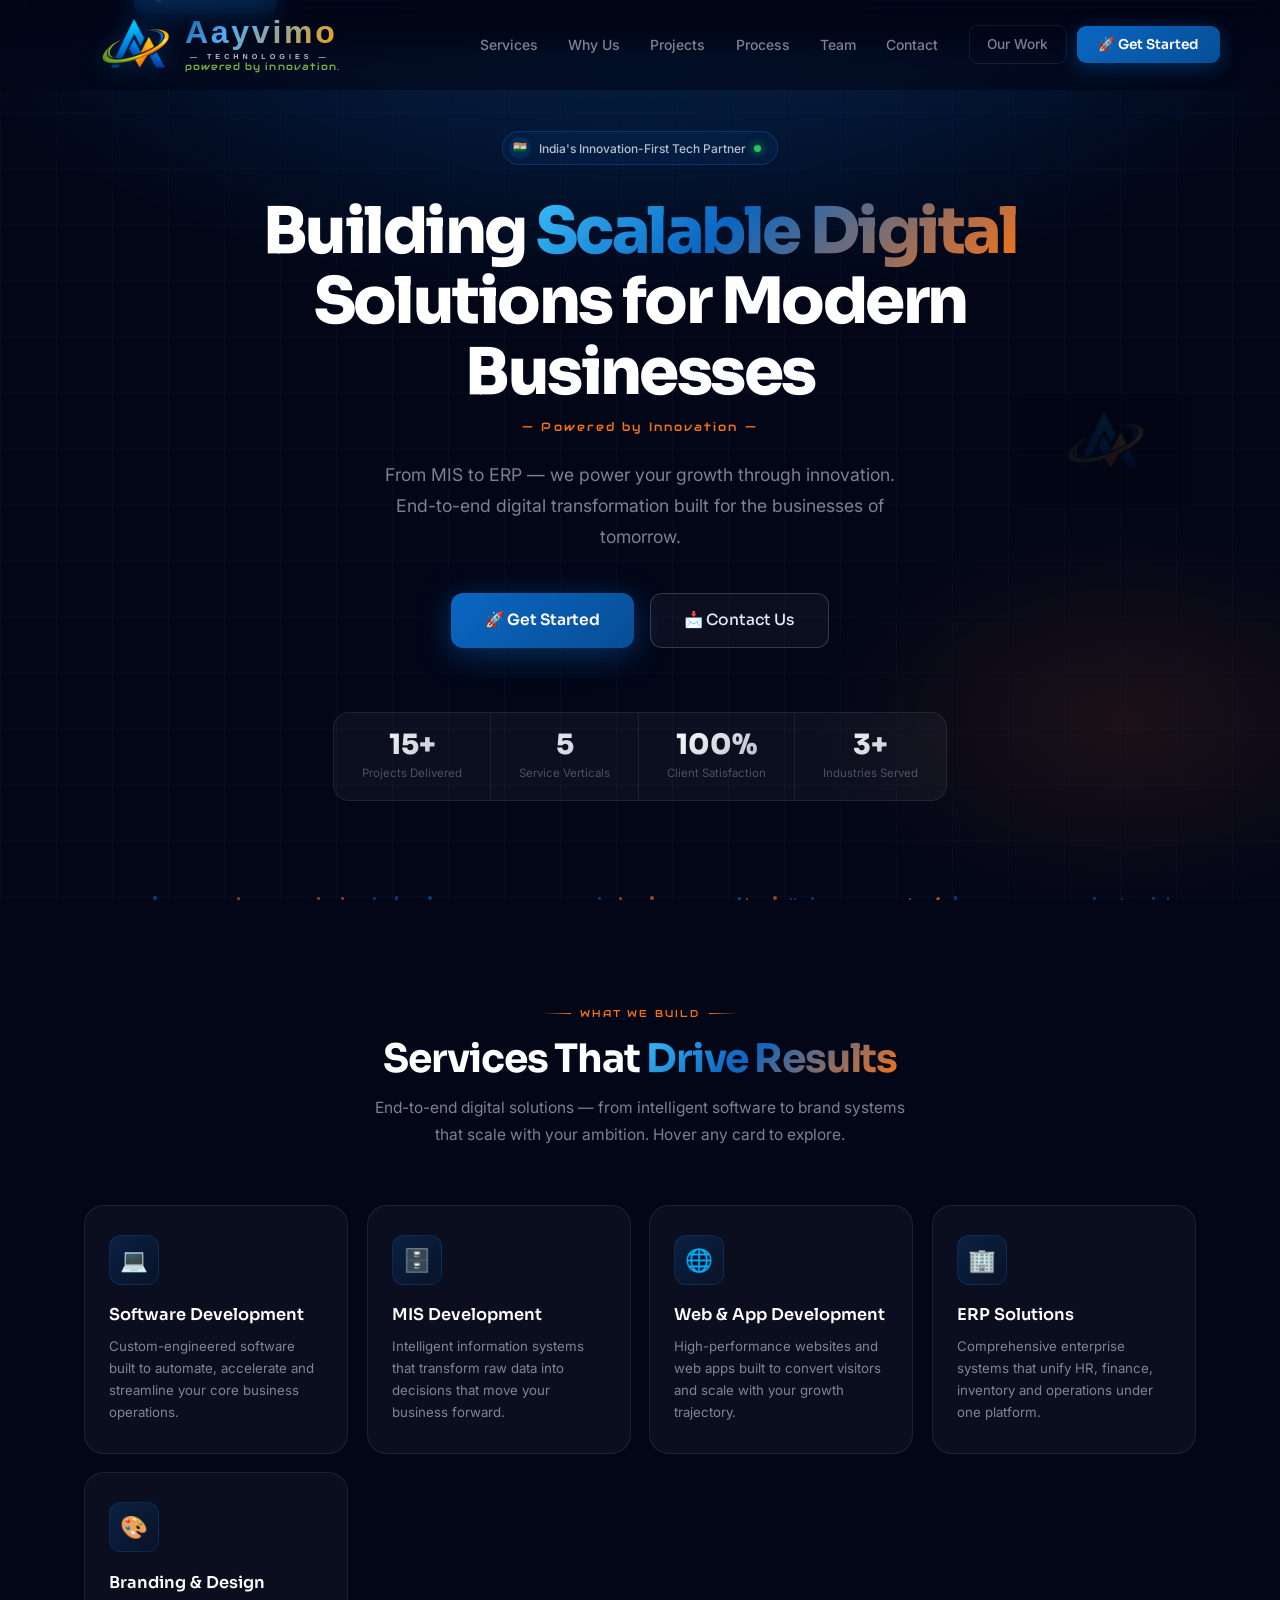
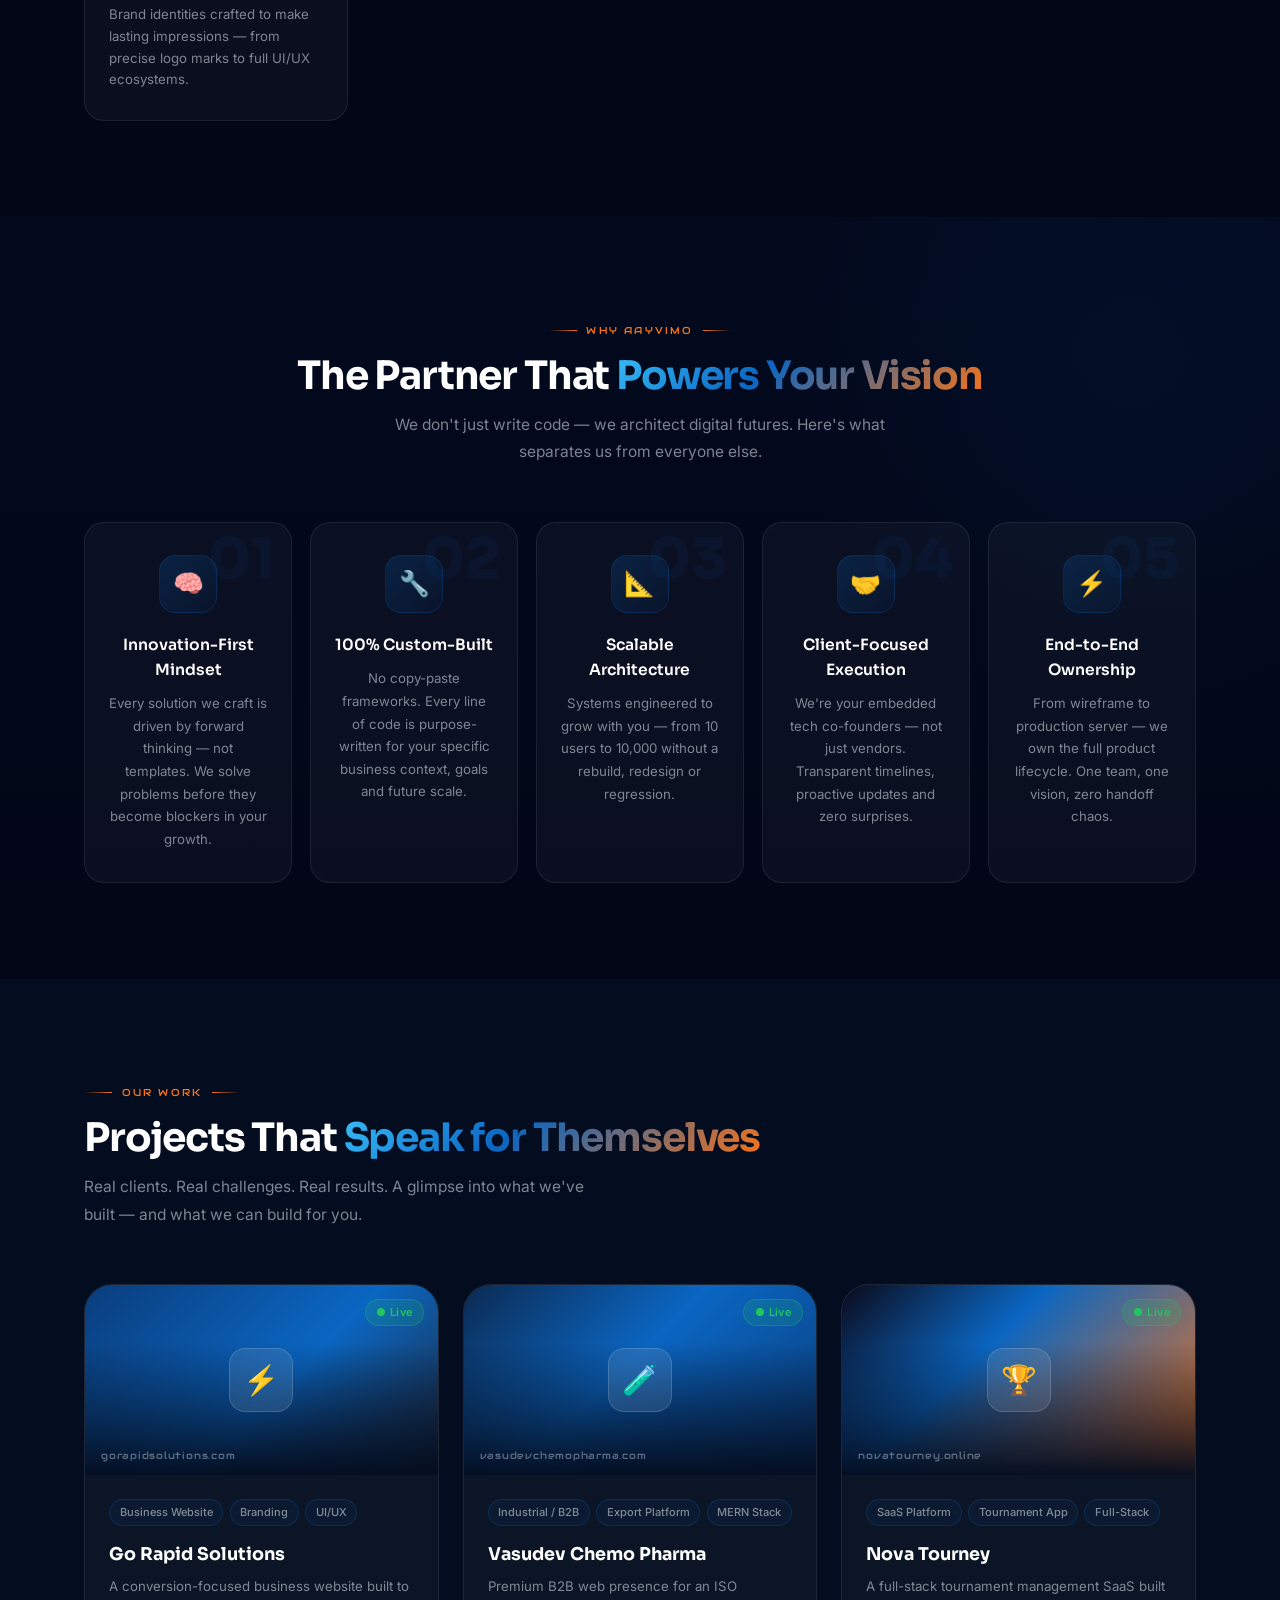
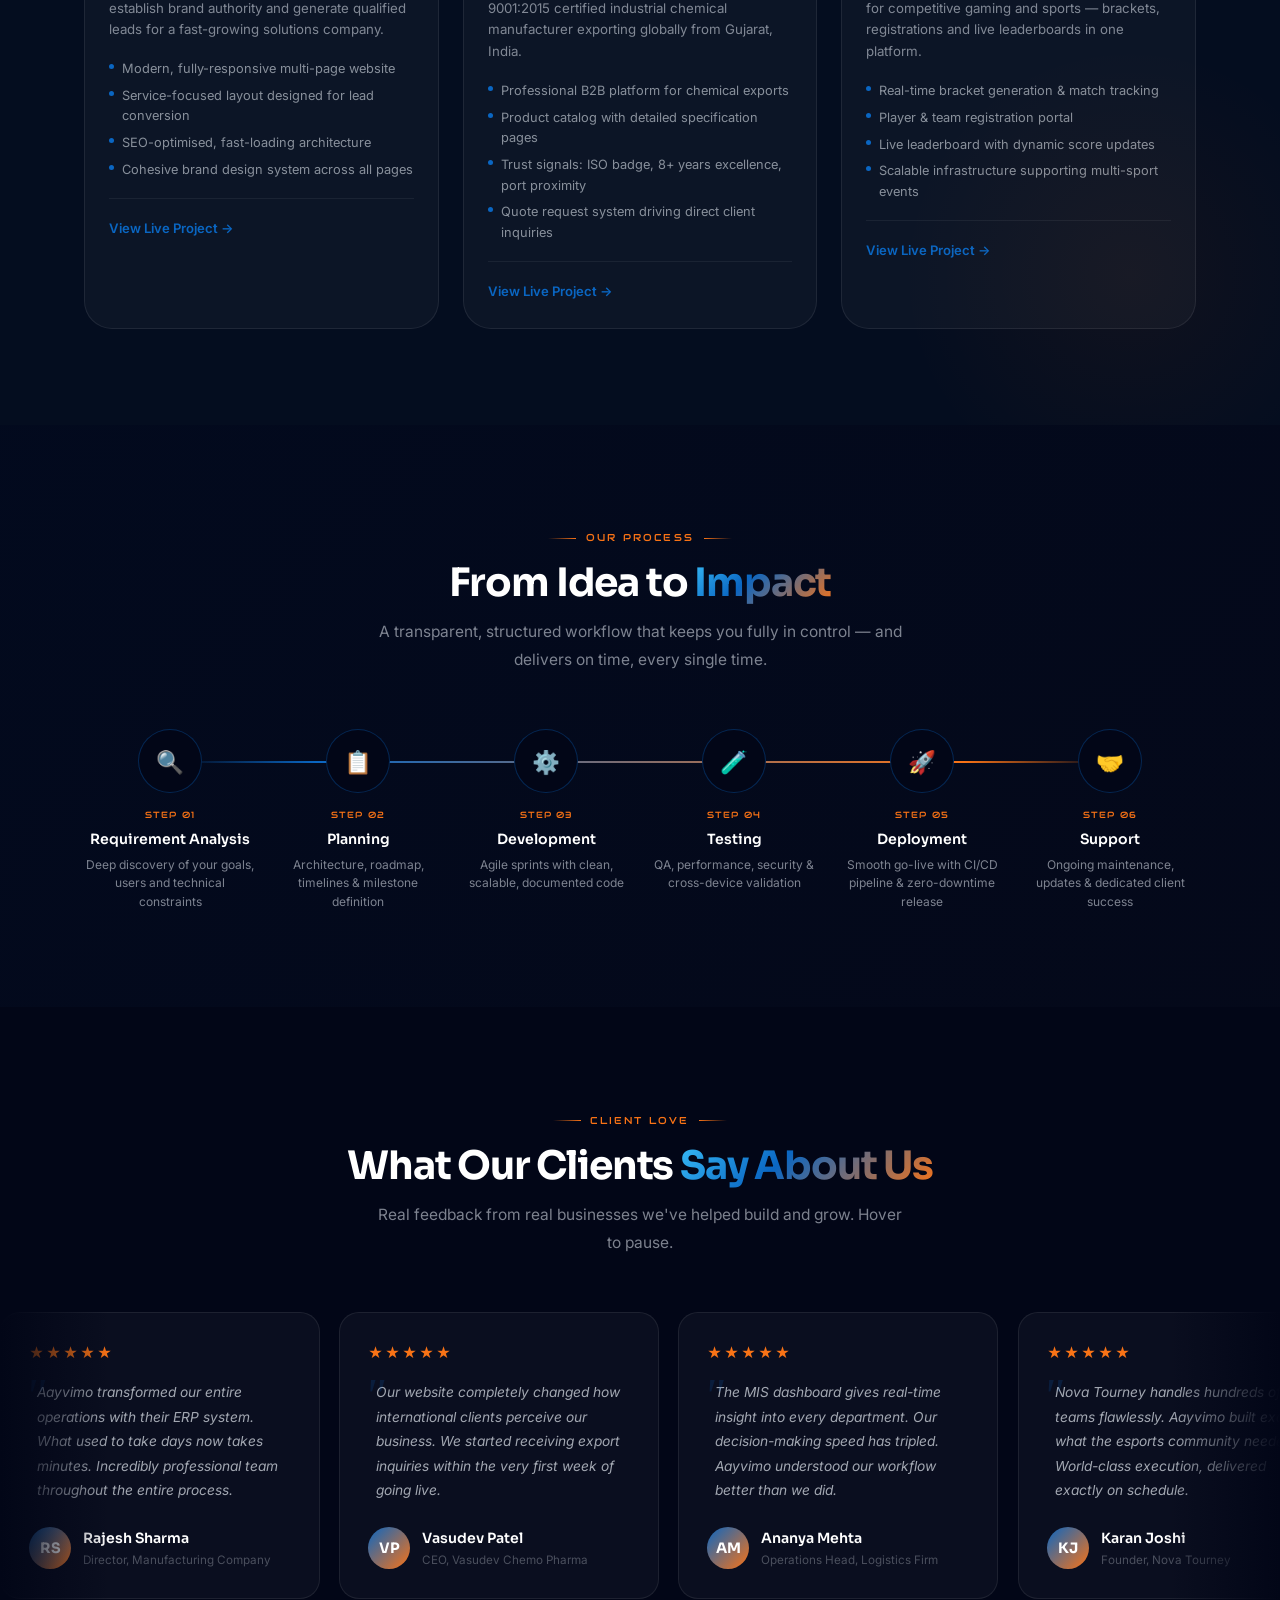
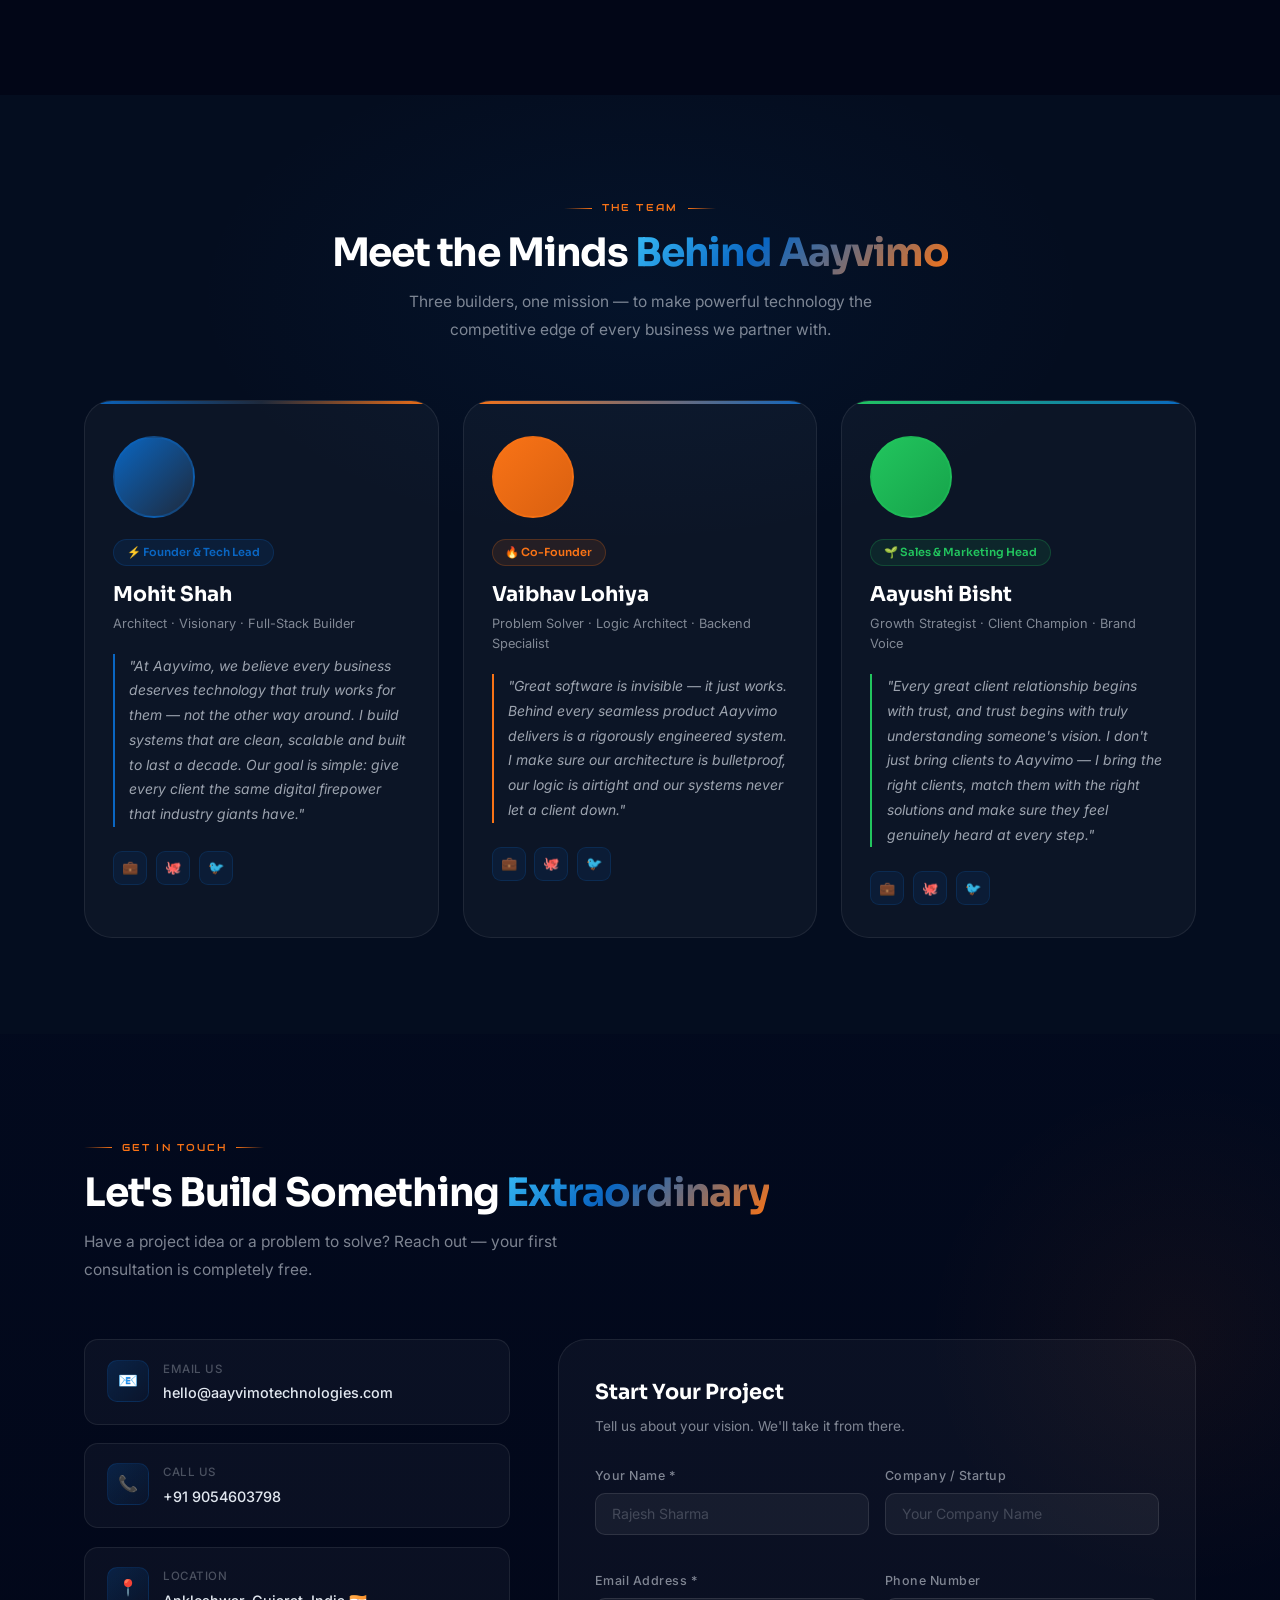
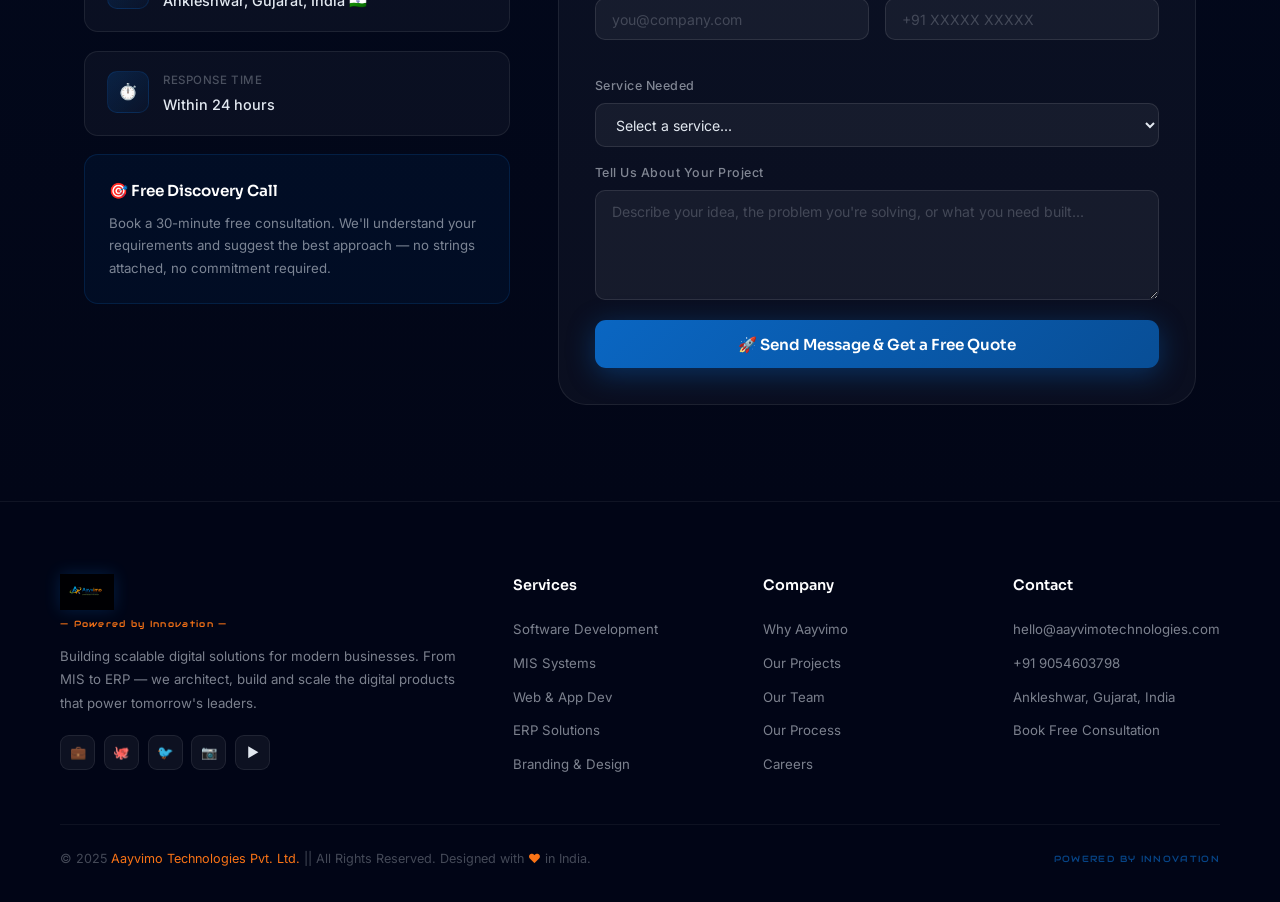
==== commit 92aabb24: "designed the logo properly and imprived navbar" ====
--- a/index.html
+++ b/index.html
@@ -25,19 +25,25 @@
     <nav id="navbar">
         <div class="nav-inner">
 
-            <!-- Desktop Logo: Icon + Text + Tagline (Full Logo Image) -->
+            <!-- Desktop Logo: Icon + Text + Tagline -->
             <a href="#" class="nav-logo-full">
-                <img src="Assets/Logo_Aayvimo_Technologies.png" class="nav-logo-img" alt="Aayvimo Logo">
+                <img src="Assets/Icon_Aayvimo.png" class="nav-logo-img" alt="Aayvimo Icon">
+                <div class="nav-logo-text">
+                    <span class="nav-logo-name">Aayvimo</span>
+                    <span class="nav-logo-tech">— TECHNOLOGIES —</span>
+                    <span class="nav-logo-tagline">powered by innovation.</span>
+                </div>
             </a>
+            <!-- Tablet Logo
 
             <a href="#" class="nav-logo-md">
                 <img src="Assets/Icon_Aayvimo.png" class="nav-logo-img nav-logo-icon" alt="Aayvimo Icon">
             </a>
 
-            <!-- Mobile Logo -->
+            Mobile Logo
             <a href="#" class="nav-logo-sm">
                 <img src="Assets/Icon_Aayvimo.png" class="nav-logo-img nav-logo-icon" alt="Aayvimo Icon">
-            </a>
+            </a> -->
 
             <!-- Nav Links -->
             <ul class="nav-links">
@@ -701,8 +707,7 @@
                     <div class="founder-body">
                         <!-- Replace src with actual photo URL -->
                         <div class="founder-photo" id="fp-mohit">
-                            <img src="" alt="Mohit Shah" />
-                            MS
+                            <img src="Assets/mohit.jpeg" alt="Mohit Shah" />
                         </div>
                         <div class="founder-role-badge">⚡ Founder &amp; Tech Lead</div>
                         <div class="founder-name">Mohit Shah</div>
@@ -726,8 +731,8 @@
                     <div class="founder-body">
                         <!-- Replace src with actual photo URL -->
                         <div class="founder-photo" id="fp-vaibhav">
-                            <img src="" alt="Vaibhav Lohiya" />
-                            VL
+                            <img src="Assets/vaibhav.jpeg" alt="Vaibhav Lohiya" />
+
                         </div>
                         <div class="founder-role-badge">🔥 Co-Founder</div>
                         <div class="founder-name">Vaibhav Lohiya</div>
@@ -751,8 +756,8 @@
                     <div class="founder-body">
                         <!-- Replace src with actual photo URL -->
                         <div class="founder-photo" id="fp-aayushi">
-                            <img src="" alt="Aayushi Bisht" />
-                            AB
+                            <img src="Assets/aayushi.jpeg" alt="Aayushi Bisht" />
+
                         </div>
                         <div class="founder-role-badge">🌱 Sales &amp; Marketing Head</div>
                         <div class="founder-name">Aayushi Bisht</div>
@@ -799,7 +804,7 @@
                         <div>
                             <div class="contact-cl">Email Us</div>
                             <div class="contact-cv">
-                                <a href="mailto:hello@aayvimo.com">hello@aayvimo.com</a>
+                                <a href="mailto:hello@aayvimo.com">hello@aayvimotechnologies.com</a>
                             </div>
                         </div>
                     </div>
@@ -809,7 +814,7 @@
                         <div>
                             <div class="contact-cl">Call Us</div>
                             <div class="contact-cv">
-                                <a href="tel:+91XXXXXXXXXX">+91 XXXXX XXXXX</a>
+                                <a href="tel:+91XXXXXXXXXX">+91 9054603798</a>
                             </div>
                         </div>
                     </div>
@@ -944,8 +949,8 @@
             <div>
                 <div class="footer-col-title">Contact</div>
                 <ul class="footer-links">
-                    <li><a href="mailto:hello@aayvimo.com">hello@aayvimo.com</a></li>
-                    <li><a href="tel:+91XXXXXXXXXX">+91 XXXXX XXXXX</a></li>
+                    <li><a href="mailto:hello@aayvimo.com">hello@aayvimotechnologies.com</a></li>
+                    <li><a href="tel:+91XXXXXXXXXX">+91 9054603798</a></li>
                     <li><a href="#">Ankleshwar, Gujarat, India</a></li>
                     <li><a href="#contact">Book Free Consultation</a></li>
                 </ul>
--- a/style.css
+++ b/style.css
@@ -51,20 +51,25 @@
   color: var(--text);
   overflow-x: hidden;
   -webkit-font-smoothing: antialiased;
+  /* smooths fonts on webkit browsers */
   -moz-osx-font-smoothing: grayscale;
+  /* smooths fonts on firefox */
   line-height: 1.6;
 }
 
 ::selection {
   background: var(--orange);
+  /* changes the color of selected text on browser */
   color: #fff;
 }
 
 ::-webkit-scrollbar {
+  /* changes the width of the scrollbar */
   width: 4px;
 }
 
 ::-webkit-scrollbar-track {
+  /* changes the color of the track */
   background: var(--bg);
 }
 
@@ -76,6 +81,7 @@
 img {
   max-width: 100%;
   display: block;
+  /* makes images block level */
 }
 
 a {
@@ -260,14 +266,21 @@
 /* ── NAVBAR ───────────────────────────────────────────────── */
 #navbar {
   position: fixed;
+  /* makes the navbar stay at the top of the page */
   top: 0;
+  /* sets the navbar to the top of the page */
   left: 0;
+  /* sets the navbar to the left of the page */
   right: 0;
+  /* sets the navbar to the right of the page */
   z-index: 9999;
-  height: 70px;
-  display: flex;
-  align-items: center;
-  padding: 0 1.5rem;
+  /* brings the navbar to the front of the page */
+  height: 90px;
+  /* sets the height of the navbar */
+  display: flex;
+  /* makes the navbar a flex container */
+  align-items: center;
+  padding: 0 2rem;
   transition: background 0.4s ease, border-color 0.4s ease, box-shadow 0.4s ease;
   border-bottom: 1px solid transparent;
   background: rgba(2, 6, 23, 0.6);
@@ -280,8 +293,7 @@
   -webkit-backdrop-filter: blur(24px);
   border-bottom-color: rgba(10, 102, 194, 0.18);
   box-shadow: 0 2px 40px rgba(0, 0, 0, 0.5);
-  background: rgba(2, 6, 23, 0.92);
-  backdrop-filter: blur(24px);
+
 }
 
 .nav-inner {
@@ -293,12 +305,10 @@
   justify-content: space-between;
   gap: 1rem;
 }
-.nav-logo-img {
-  height: 600px;   /* increase from 44px */
-  width: 600px;
-  object-fit: contain;
-  filter: drop-shadow(0 0 12px rgba(10, 102, 194, 0.4));
-  transition: filter 0.3s ease;
+
+.nav-logo-full {
+  margin-right: auto;
+  gap: 0;
 }
 
 /* Logo Variants */
@@ -316,6 +326,7 @@
   .nav-logo-full {
     display: flex;
   }
+
   .nav-logo-img {
     height: 70px;
   }
@@ -326,6 +337,7 @@
   .nav-logo-md {
     display: flex;
   }
+
   .nav-logo-img {
     height: 55px;
   }
@@ -336,14 +348,16 @@
   .nav-logo-sm {
     display: flex;
   }
+
   .nav-logo-img {
     height: 45px;
   }
 }
 
 .nav-logo-img {
-  height: 44px;
+  height: 100px;
   width: auto;
+  margin-top: 15px;
   object-fit: contain;
   filter: drop-shadow(0 0 12px rgba(10, 102, 194, 0.4));
   transition: filter 0.3s ease;
@@ -357,6 +371,47 @@
 .nav-logo-md:hover .nav-logo-img,
 .nav-logo-sm:hover .nav-logo-img {
   filter: drop-shadow(0 0 18px rgba(249, 115, 22, 0.5));
+}
+
+/* Logo Text (Desktop split logo) */
+.nav-logo-text {
+  display: flex;
+  flex-direction: column;
+  line-height: 1.05;
+  gap: 0;
+  margin-left: -25px;
+}
+
+.nav-logo-name {
+  font-family: Arial, Helvetica, sans-serif;
+  font-size: 2rem;
+  font-weight: 700;
+  letter-spacing: 0.17rem;
+  background: linear-gradient(135deg, #0f66a4 0%, #50AAFA 30%, #ffa200 100%);
+  -webkit-background-clip: text;
+  -webkit-text-fill-color: transparent;
+  background-clip: text;
+}
+
+.nav-logo-tech {
+  font-family: Arial, Helvetica, sans-serif;
+  font-size: 0.45rem;
+  font-weight: 600;
+  letter-spacing: 0.25rem;
+  color: rgba(255, 255, 255, 0.75);
+  text-transform: uppercase;
+  margin-top: 3.5px;
+  margin-left: 0.3rem;
+}
+
+.nav-logo-tagline {
+  font-family: audiowide;
+  font-size: 0.65rem;
+  font-weight: 400;
+  font-style: none;
+  letter-spacing: 0.1em;
+  color: #7cb342;
+  margin-top: 1.5px;
 }
 
 /* Nav Links */
@@ -852,6 +907,7 @@
   border-radius: var(--radius-lg);
   padding: 1.8rem 1.5rem;
   position: relative;
+  isolation: isolate;
   overflow: hidden;
   cursor: default;
   transition: border-color 0.35s ease, transform 0.35s ease, box-shadow 0.35s ease;
@@ -919,12 +975,15 @@
   max-height: 0;
   overflow: hidden;
   opacity: 0;
-  transition: max-height 0.48s cubic-bezier(0.4, 0, 0.2, 1),
-    opacity 0.38s ease,
-    margin-top 0.35s ease;
+  transition: max-height 0.48s cubic-bezier(0.4, 0, 0.2, 1), opacity 0.38s ease, margin-top 0.35s ease;
   position: relative;
   z-index: 1;
   margin-top: 0;
+}
+
+.services-grid {
+  align-items: start;
+  /* prevents all cards stretching */
 }
 
 .svc-card:hover .svc-expand {
@@ -1520,6 +1579,13 @@
   height: 500px;
   background: radial-gradient(ellipse, rgba(10, 102, 194, 0.07), transparent 70%);
   pointer-events: none;
+}
+
+.founder-photo img {
+  width: 100%;
+  height: 100%;
+  object-fit: cover;
+  border-radius: 50%;
 }
 
 .founders-grid {
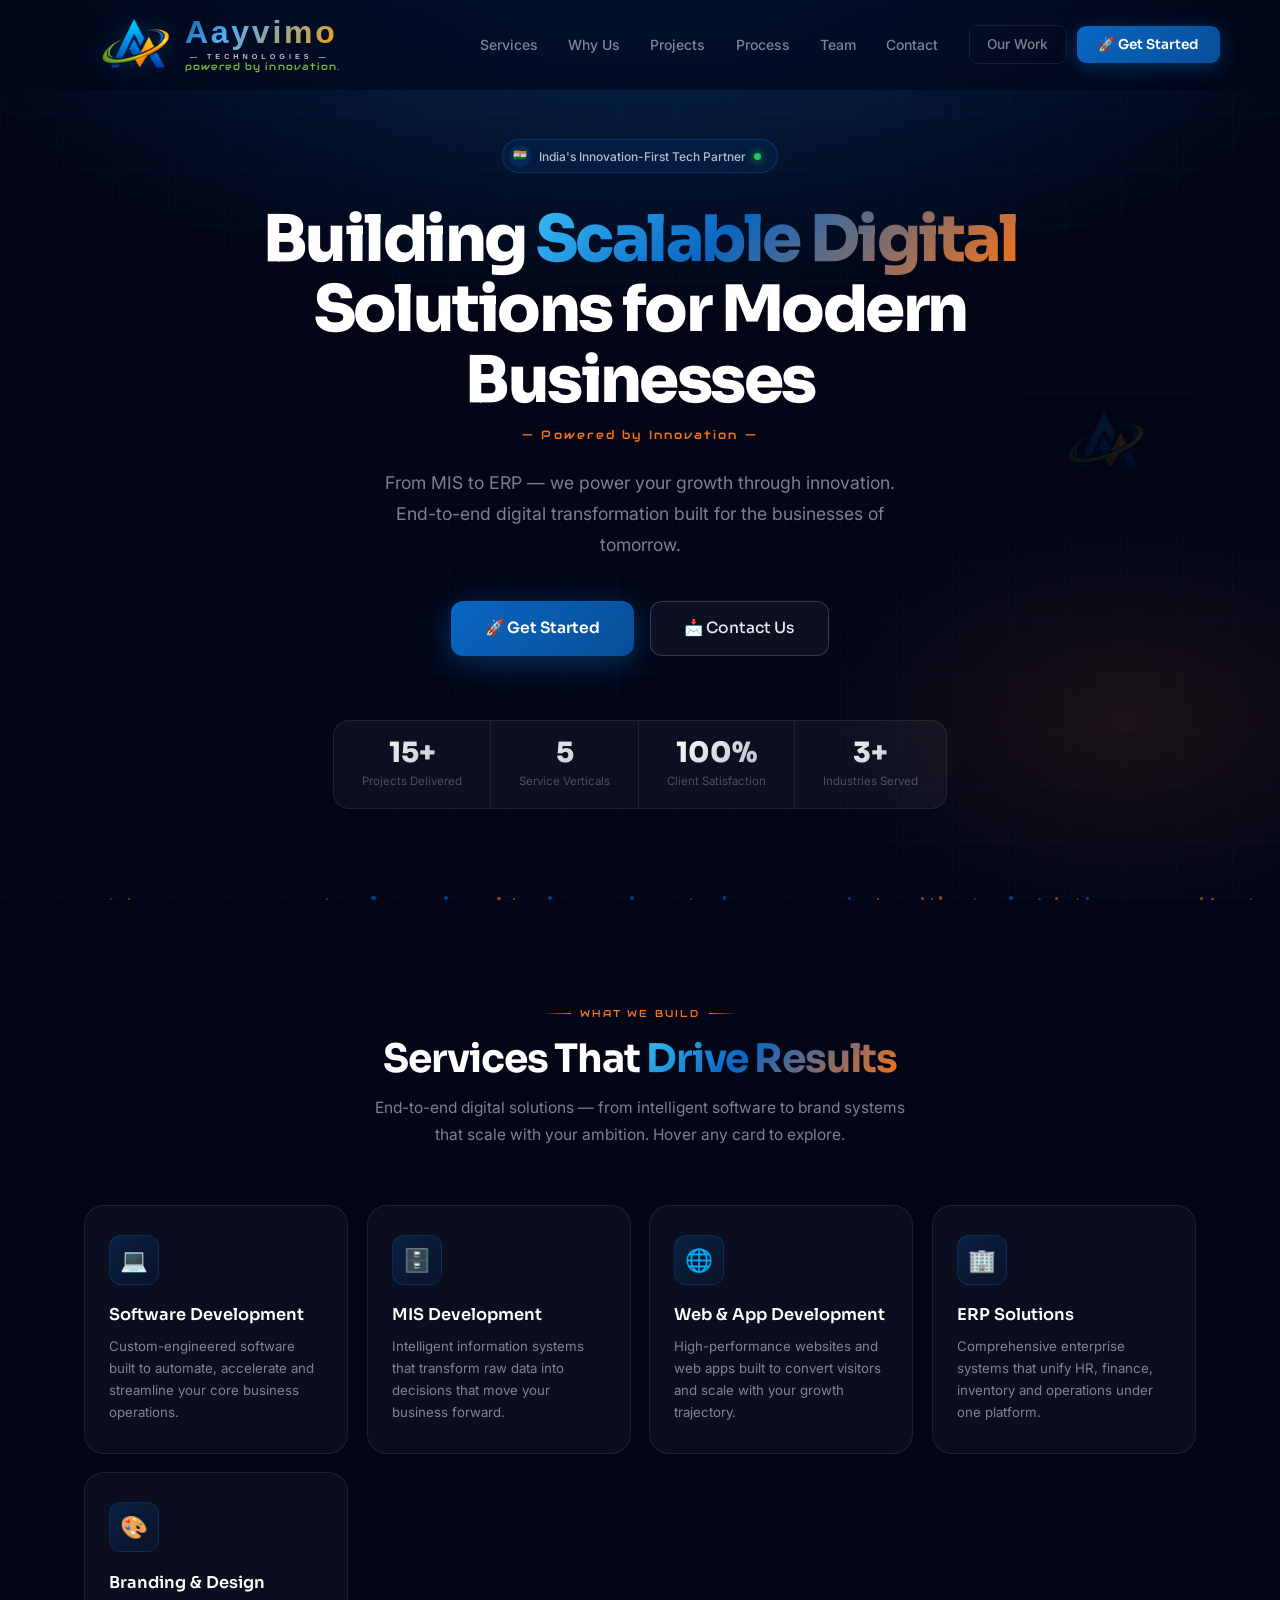
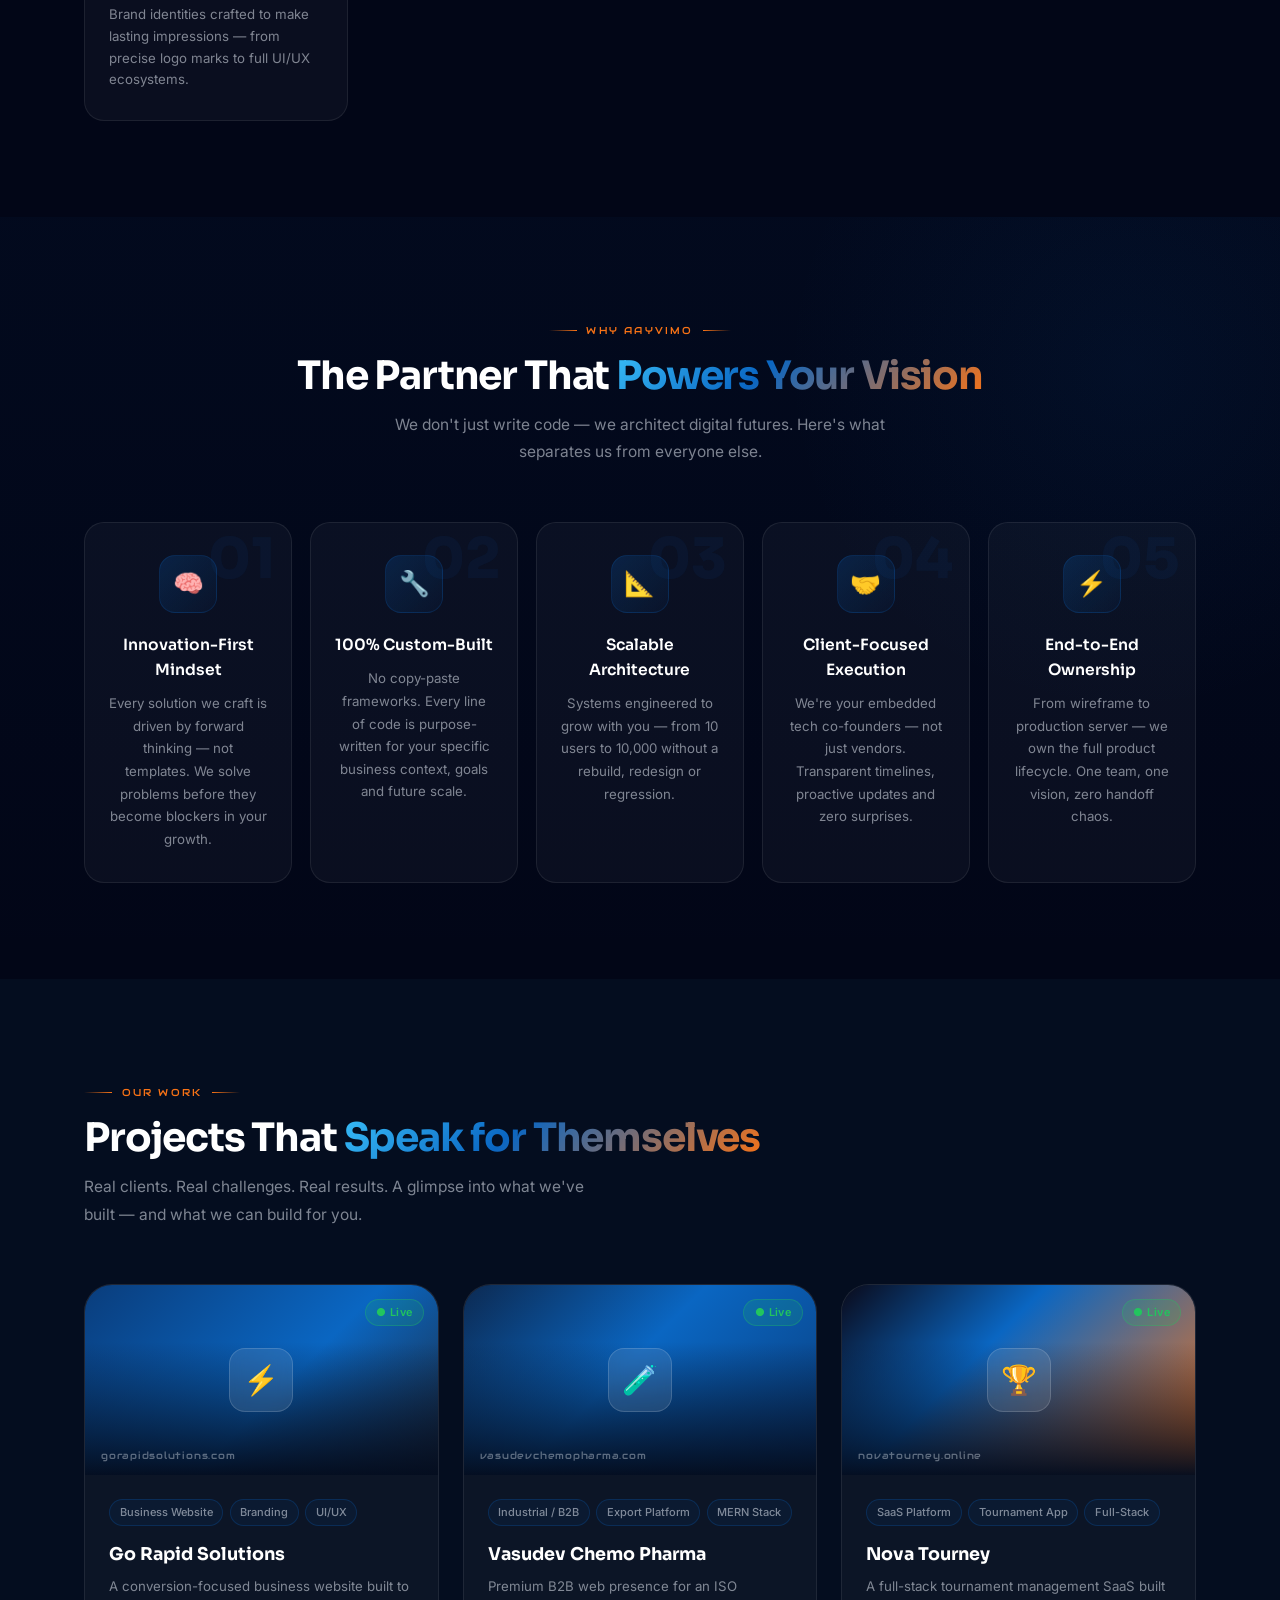
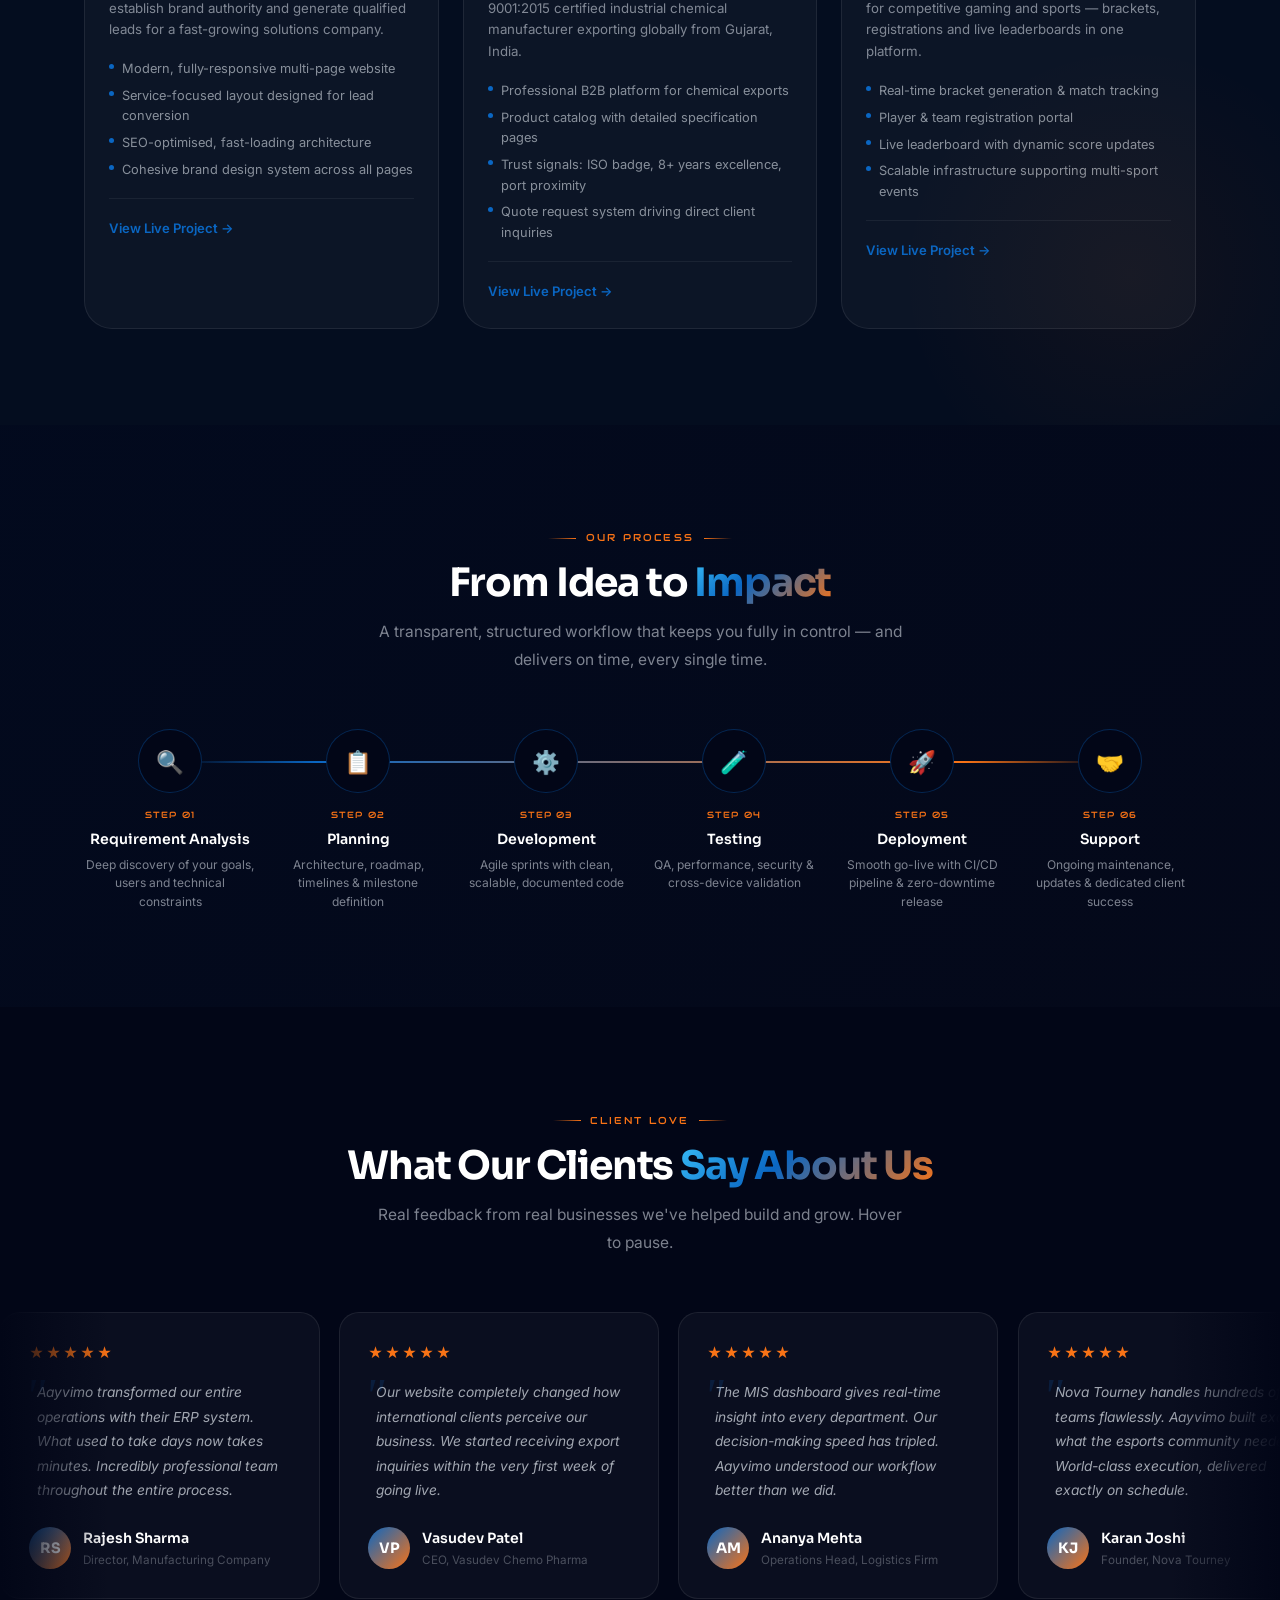
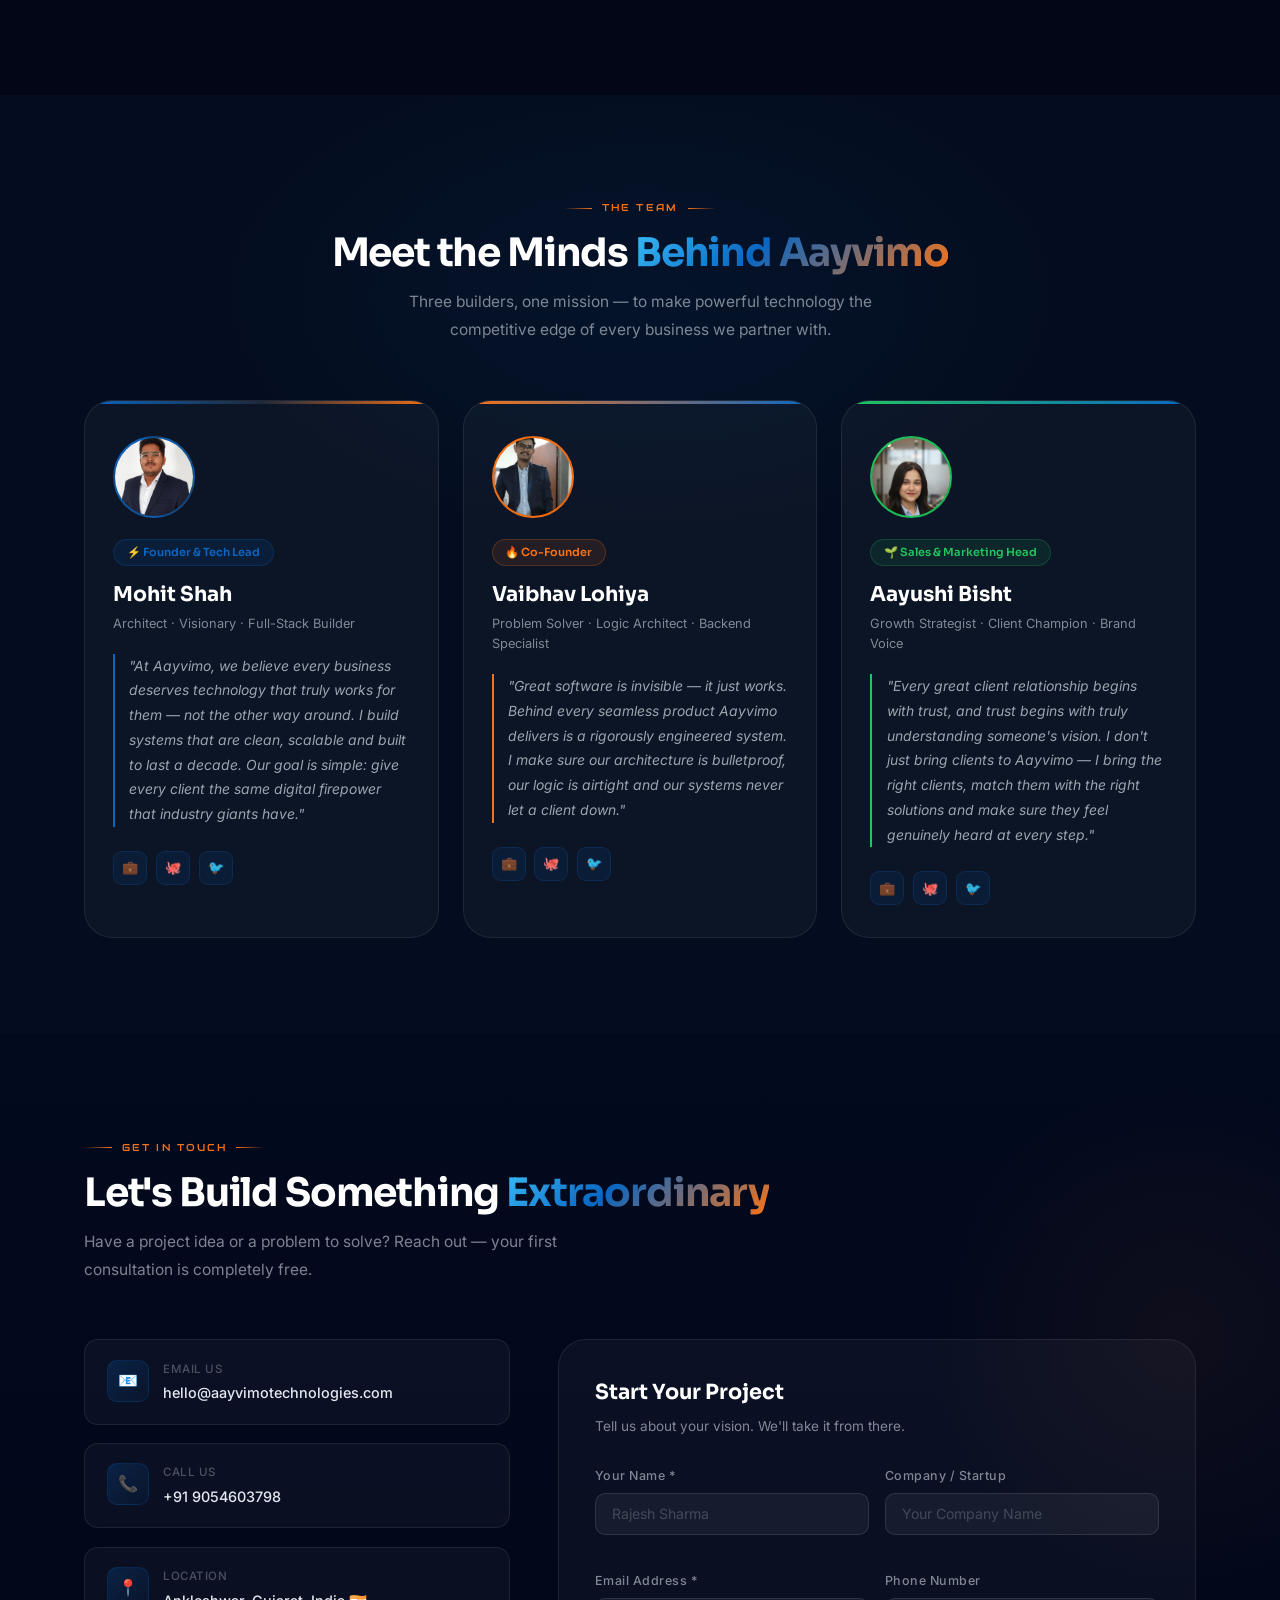
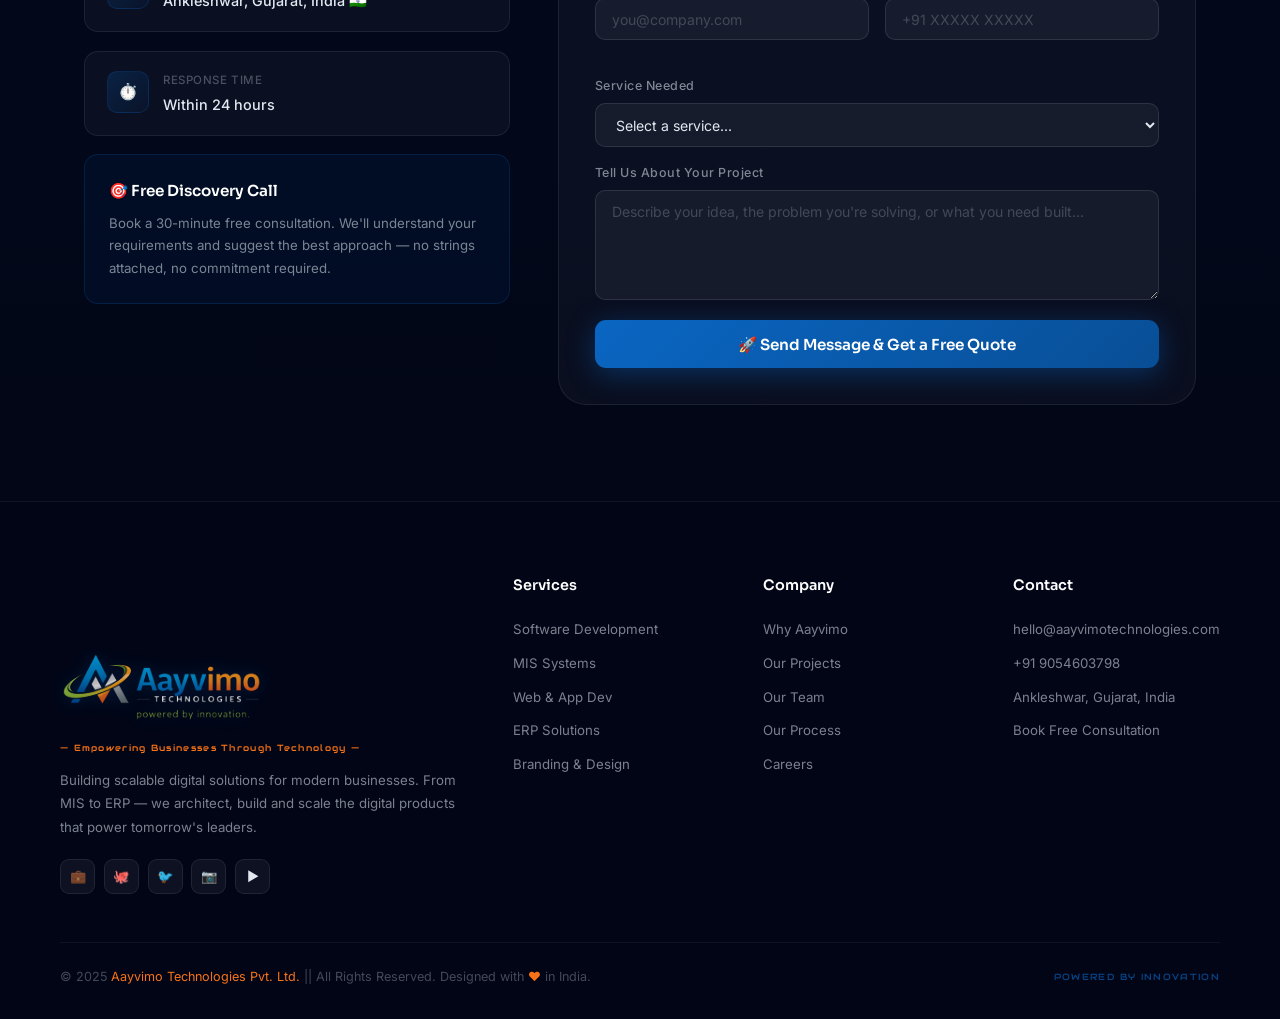
==== commit 2092e1a0: "updated the footer section" ====
--- a/index.html
+++ b/index.html
@@ -906,8 +906,10 @@
 
             <!-- Brand Column -->
             <div>
-                <div id="footer-logo"></div>
-                <div class="footer-tagline">— Powered by Innovation —</div>
+                <div id="footer-logo">
+                    <img src="Assets/Your paragraph text.svg" alt="Aayvimo Technologies Pvt. Ltd" class="footer-logo-img">
+                </div>
+                <div class="footer-tagline">— Empowering Businesses Through Technology —</div>
                 <p class="footer-desc">
                     Building scalable digital solutions for modern businesses. From MIS to ERP — we architect, build and
                     scale the digital products that power tomorrow's leaders.
--- a/style.css
+++ b/style.css
@@ -513,7 +513,7 @@
 /* Mobile Menu */
 #mobile-menu {
   position: fixed;
-  top: 70px;
+  top: 90px;
   left: 0;
   right: 0;
   z-index: 9998;
@@ -523,11 +523,13 @@
   border-bottom: 1px solid rgba(10, 102, 194, 0.15);
   padding: 1.5rem 1.5rem 2rem;
   transform: translateY(-105%);
-  transition: transform 0.38s cubic-bezier(0.4, 0, 0.2, 1);
+  visibility: hidden;
+  transition: transform 0.38s cubic-bezier(0.4, 0, 0.2, 1), visibility 0.38s;
 }
 
 #mobile-menu.open {
   transform: translateY(0);
+  visibility: visible;
 }
 
 #mobile-menu ul {
@@ -565,7 +567,7 @@
   justify-content: center;
   position: relative;
   overflow: hidden;
-  padding: 7rem 1.5rem 5rem;
+  padding: 8rem 1.5rem 5rem;
 }
 
 /* Background Layers */
@@ -1380,6 +1382,7 @@
   border: 1.5px solid transparent;
   background: linear-gradient(135deg, var(--blue), var(--orange)) border-box;
   -webkit-mask: linear-gradient(#fff 0 0) padding-box, linear-gradient(#fff 0 0);
+  mask: linear-gradient(#fff 0 0) padding-box, linear-gradient(#fff 0 0);
   -webkit-mask-composite: destination-out;
   mask-composite: exclude;
   opacity: 0;
@@ -1642,6 +1645,21 @@
   flex-shrink: 0;
 }
 
+#fp-mohit img {
+  object-position: center 15%;
+  /* adjust Mohit's photo */
+}
+
+#fp-vaibhav img {
+  object-position: center -10%;
+  /* adjust Vaibhav's photo */
+}
+
+#fp-aayushi img {
+  object-position: center 20%;
+  /* adjust Aayushi's photo */
+}
+
 .founder-card.f2 .founder-photo {
   background: linear-gradient(135deg, var(--orange), #d96010);
   border-color: rgba(249, 115, 22, 0.4);
@@ -1656,11 +1674,9 @@
   width: 100%;
   height: 100%;
   object-fit: cover;
-  display: none;
-}
-
-.founder-photo img.loaded {
-  display: block;
+  border-radius: 50%;
+  transform: scale(1.2);
+  /* zooms in 20% — shows less background, more face */
 }
 
 .founder-role-badge {
@@ -2024,7 +2040,9 @@
 }
 
 .footer-logo-img {
-  height: 36px;
+  height: 240px;
+  margin-left: -63px;
+  margin-bottom: -80px;
   width: auto;
   object-fit: contain;
   opacity: 0.85;
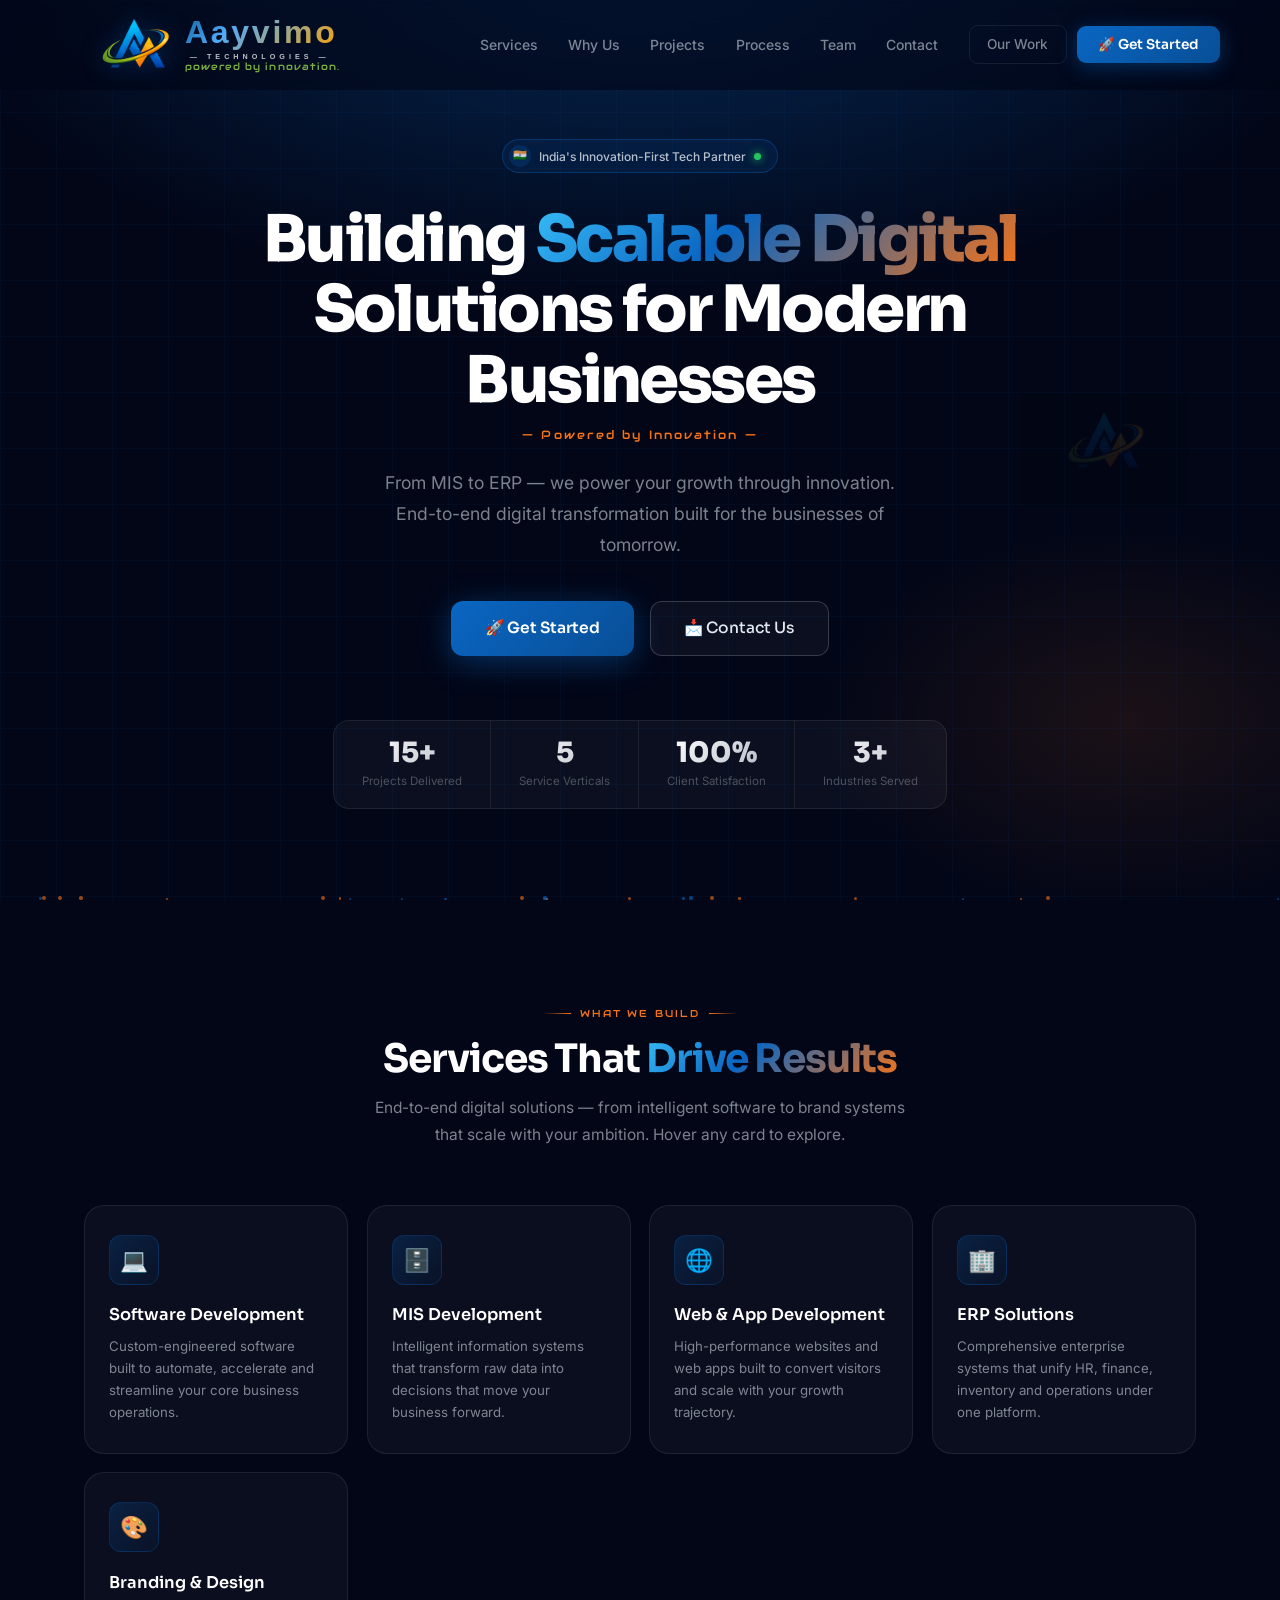
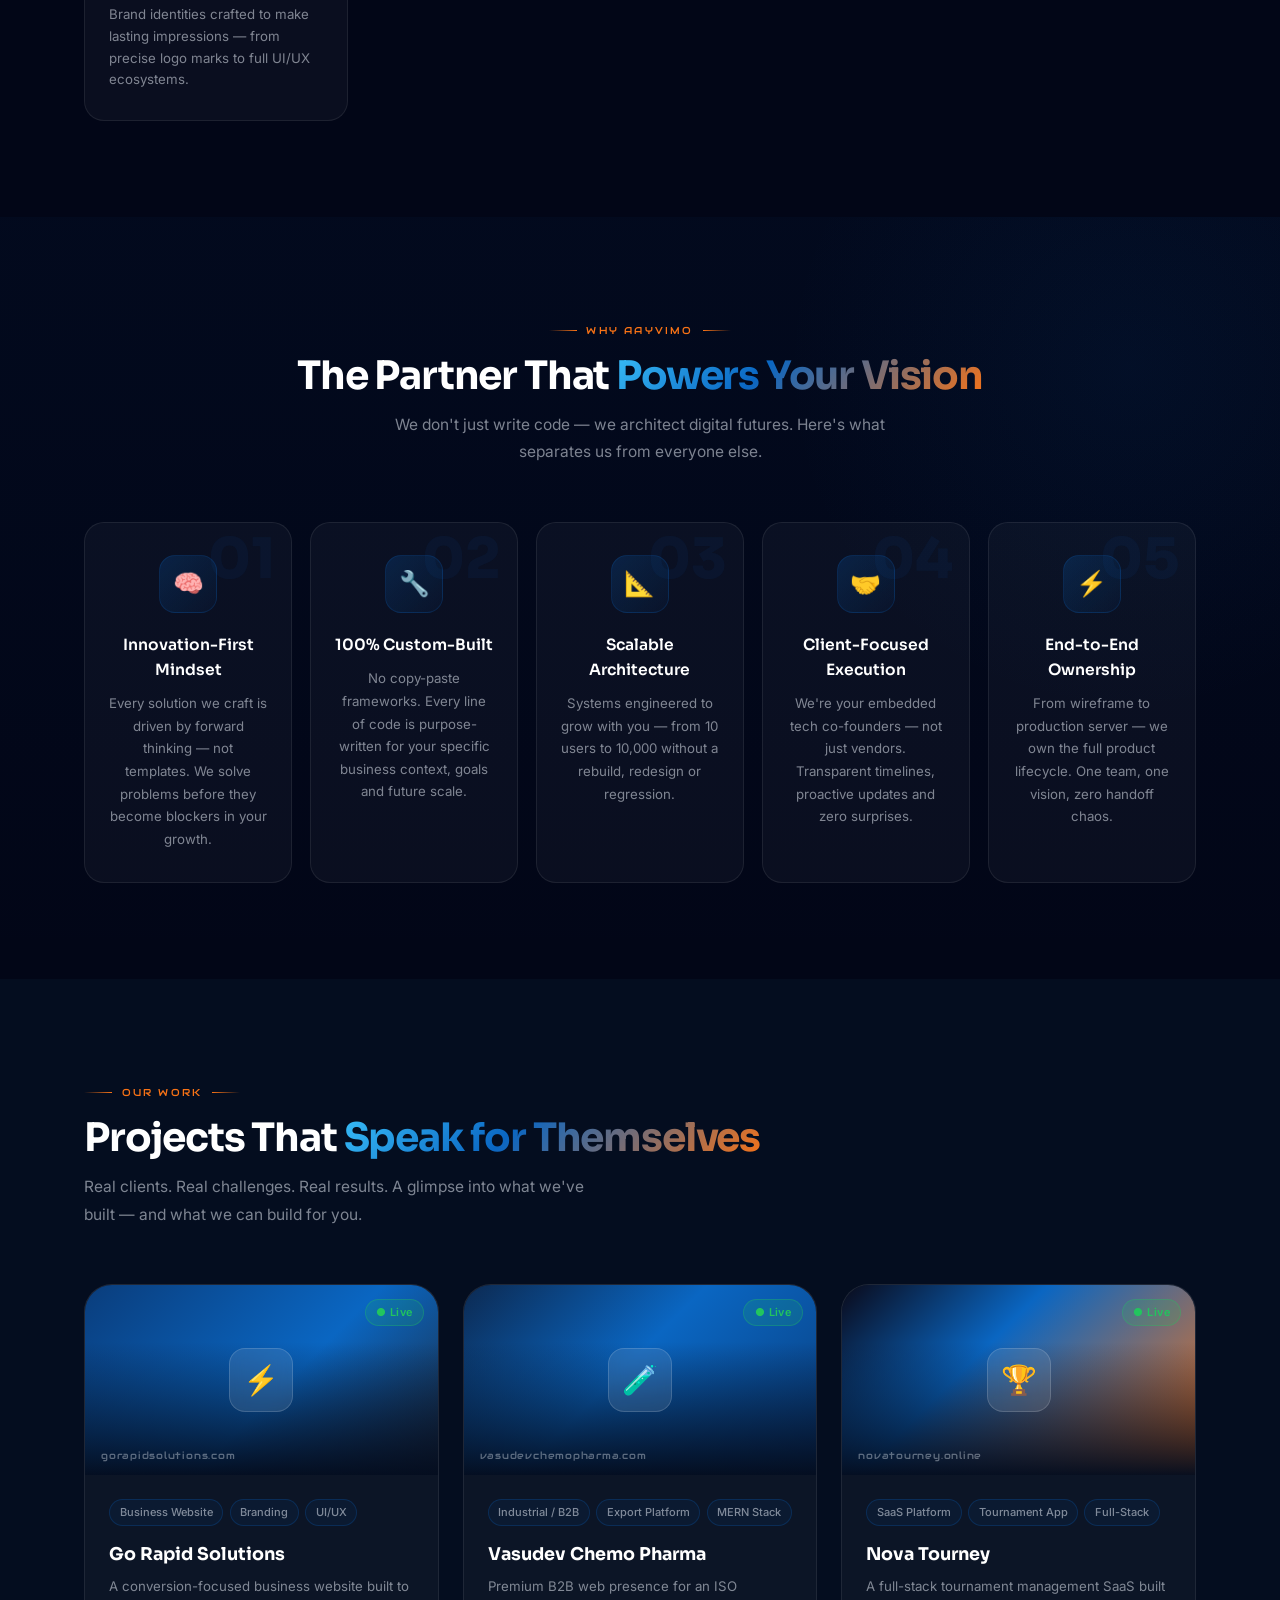
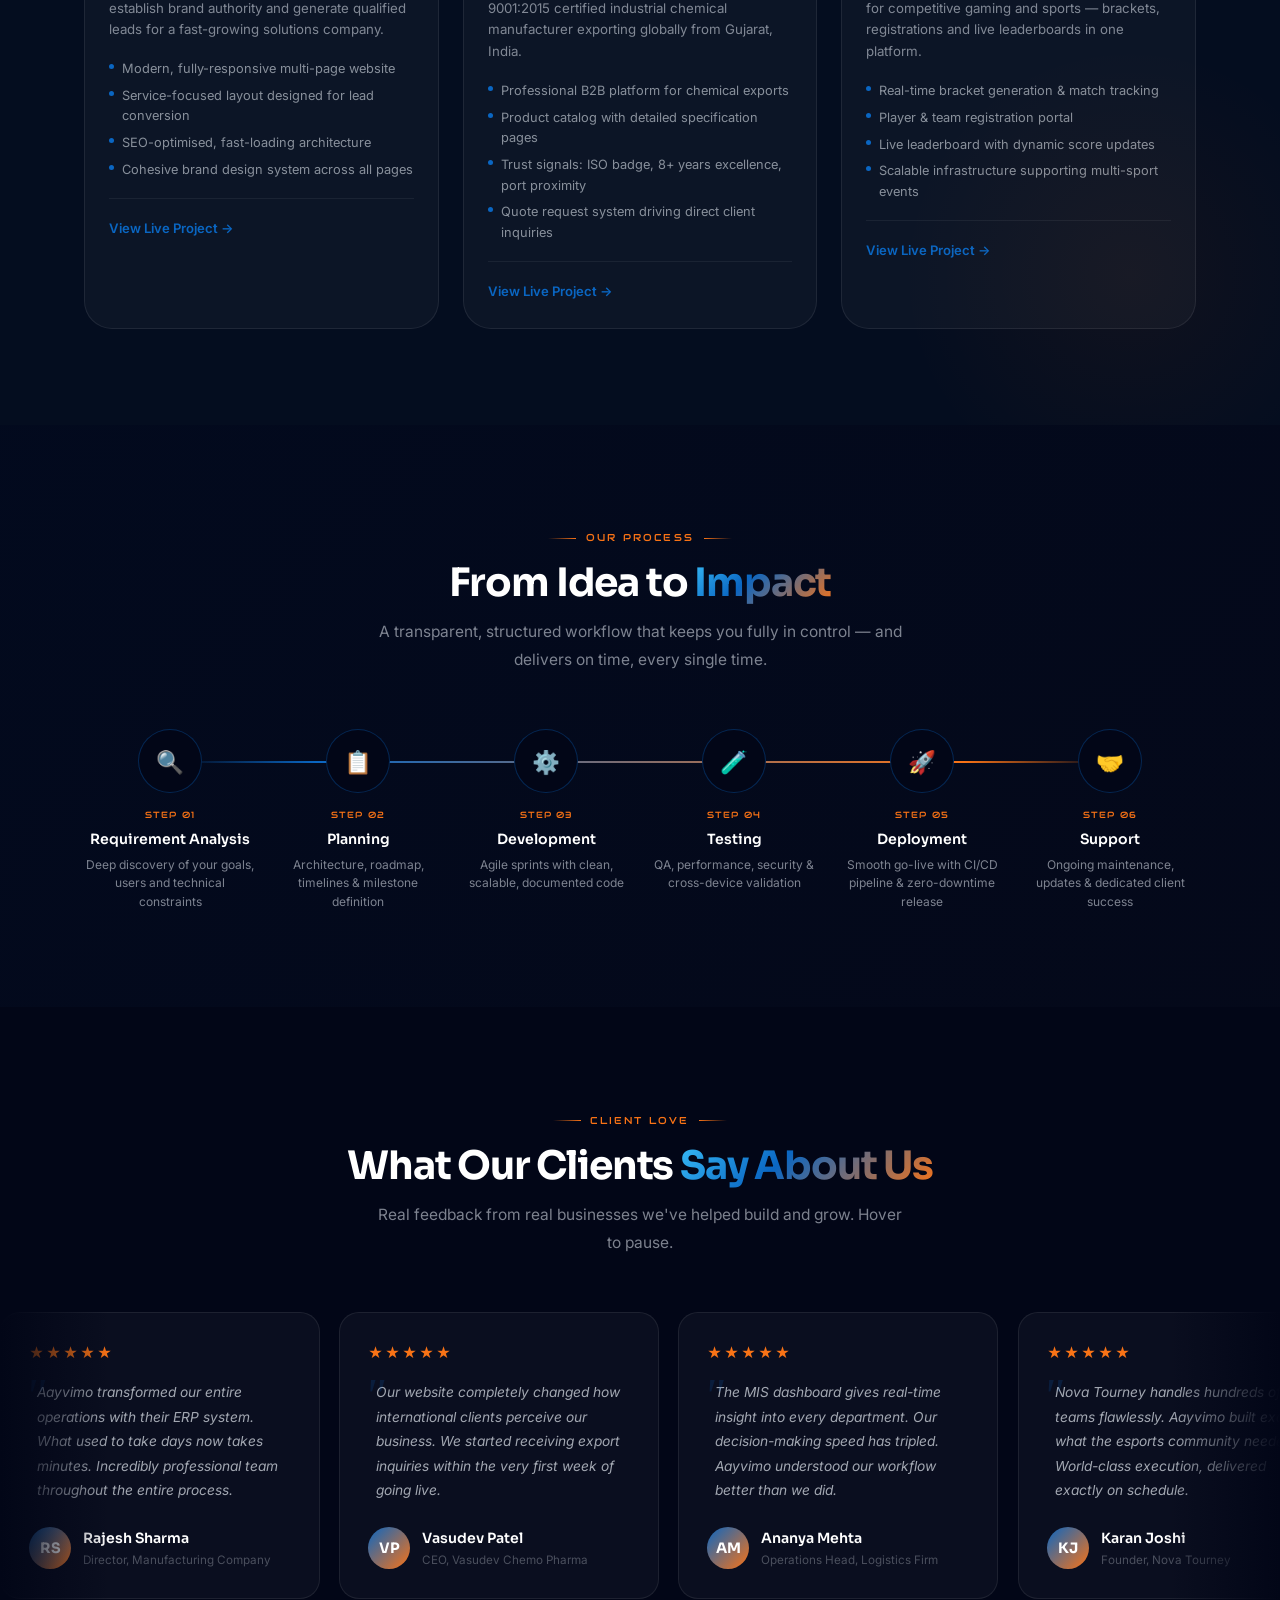
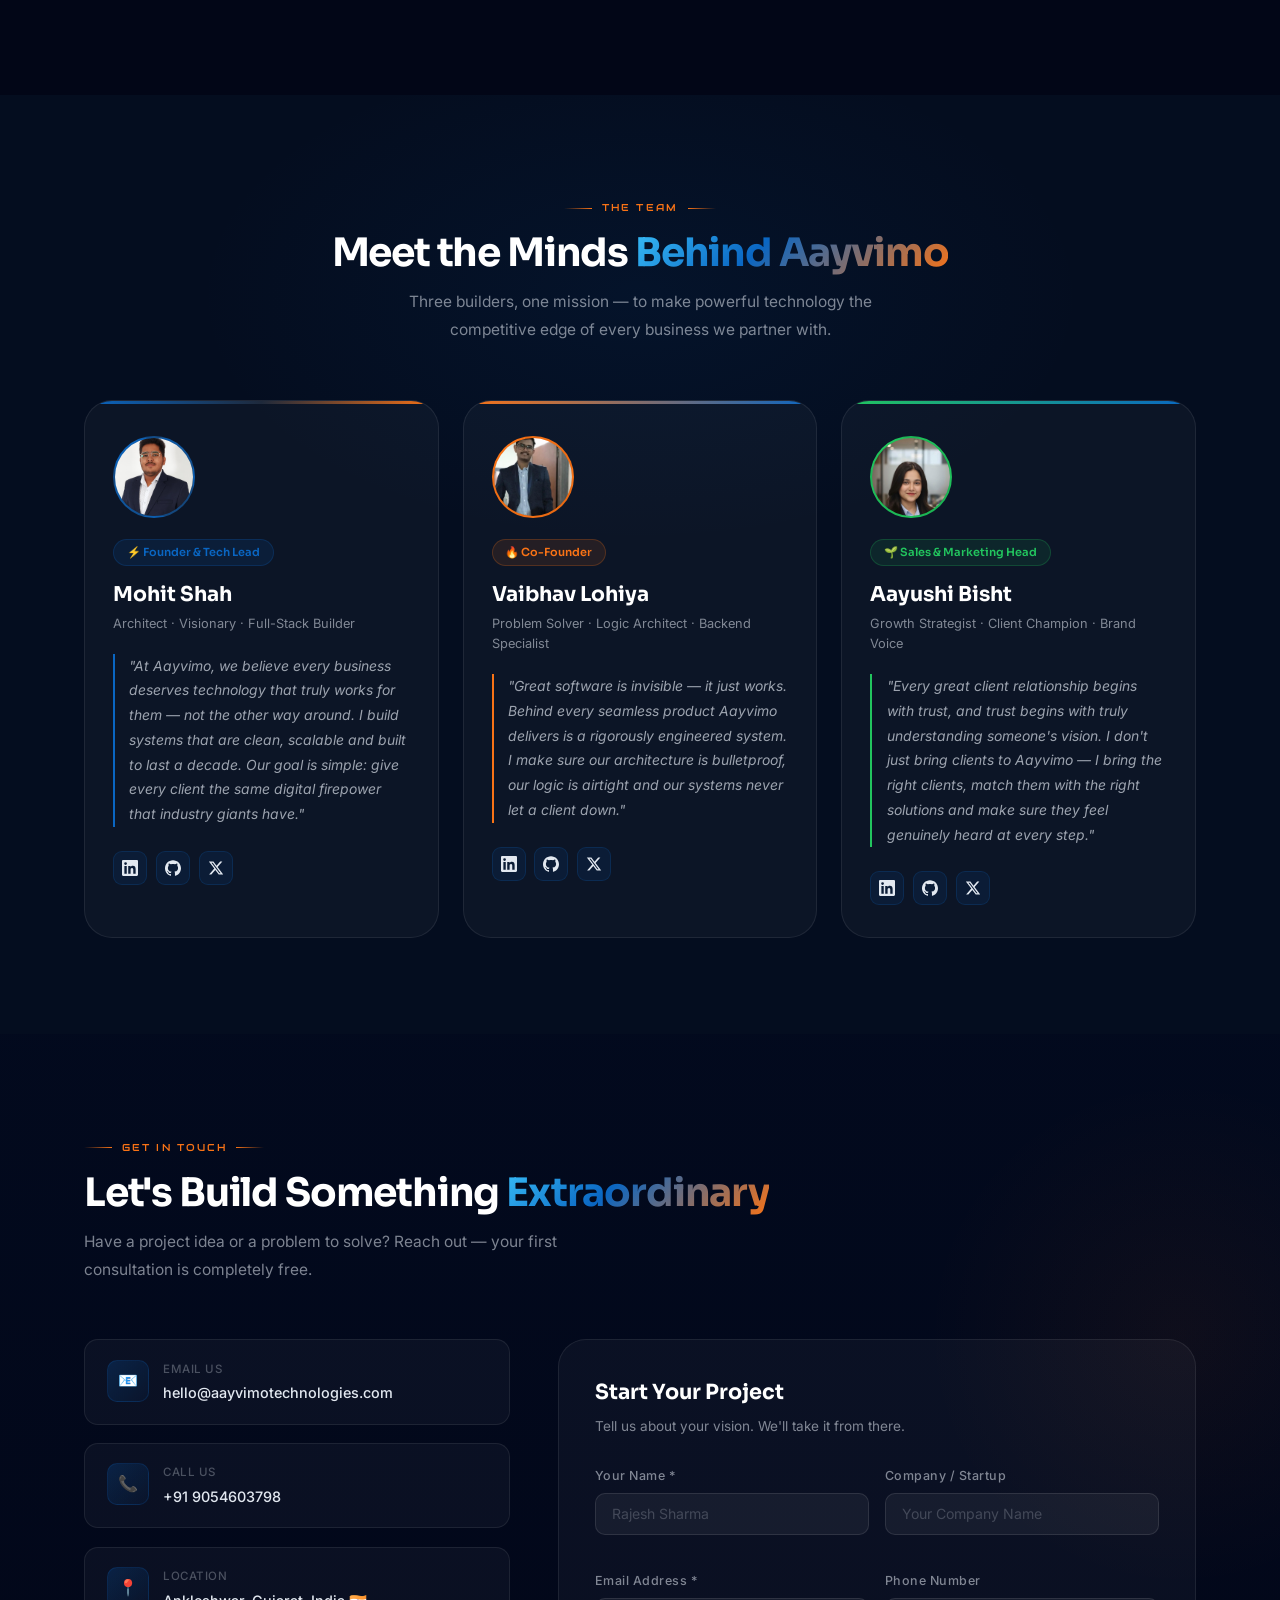
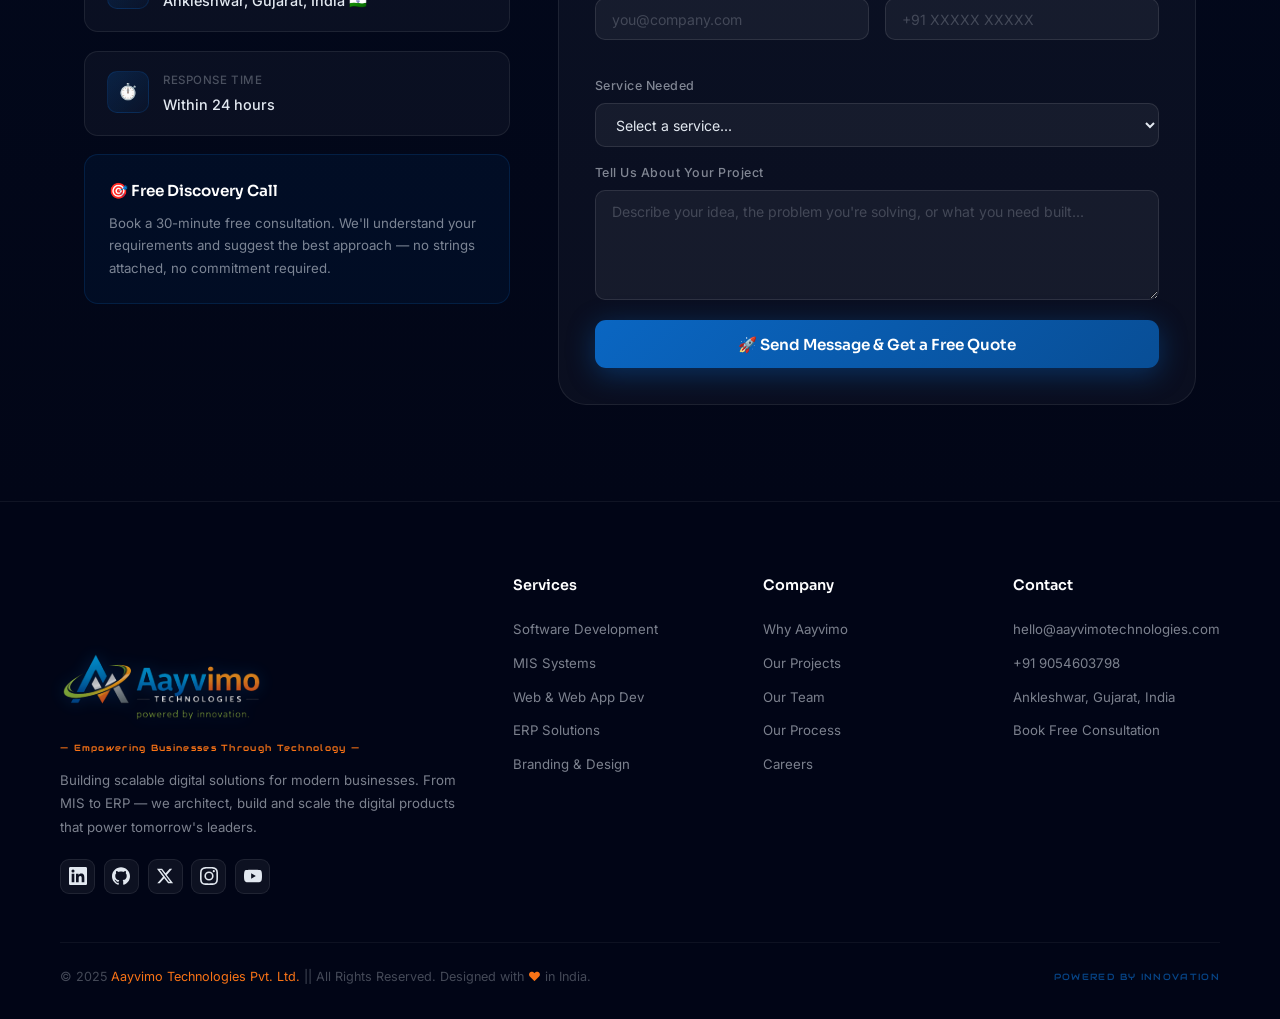
==== commit cbcfffa1: "changed all the social icons" ====
--- a/index.html
+++ b/index.html
@@ -718,9 +718,21 @@
                             Our goal is simple: give every client the same digital firepower that industry giants have."
                         </div>
                         <div class="founder-socials">
-                            <a href="#" class="fsoc" title="LinkedIn">💼</a>
-                            <a href="#" class="fsoc" title="GitHub">🐙</a>
-                            <a href="#" class="fsoc" title="Twitter">🐦</a>
+                            <a href="#" class="fsoc" title="LinkedIn"><svg xmlns="http://www.w3.org/2000/svg" width="16"
+                                    height="16" viewBox="0 0 24 24" fill="currentColor">
+                                    <path
+                                        d="M20.447 20.452h-3.554v-5.569c0-1.328-.027-3.037-1.852-3.037-1.853 0-2.136 1.445-2.136 2.939v5.667H9.351V9h3.414v1.561h.046c.477-.9 1.637-1.85 3.37-1.85 3.601 0 4.267 2.37 4.267 5.455v6.286zM5.337 7.433a2.062 2.062 0 01-2.063-2.065 2.064 2.064 0 112.063 2.065zm1.782 13.019H3.555V9h3.564v11.452zM22.225 0H1.771C.792 0 0 .774 0 1.729v20.542C0 23.227.792 24 1.771 24h20.451C23.2 24 24 23.227 24 22.271V1.729C24 .774 23.2 0 22.222 0h.003z" />
+                                </svg></a>
+                            <a href="#" class="fsoc" title="GitHub"><svg xmlns="http://www.w3.org/2000/svg" width="16"
+                                    height="16" viewBox="0 0 24 24" fill="currentColor">
+                                    <path
+                                        d="M12 .297c-6.63 0-12 5.373-12 12 0 5.303 3.438 9.8 8.205 11.385.6.113.82-.258.82-.577 0-.285-.01-1.04-.015-2.04-3.338.724-4.042-1.61-4.042-1.61C4.422 18.07 3.633 17.7 3.633 17.7c-1.087-.744.084-.729.084-.729 1.205.084 1.838 1.236 1.838 1.236 1.07 1.835 2.809 1.305 3.495.998.108-.776.417-1.305.76-1.605-2.665-.3-5.466-1.332-5.466-5.93 0-1.31.465-2.38 1.235-3.22-.135-.303-.54-1.523.105-3.176 0 0 1.005-.322 3.3 1.23.96-.267 1.98-.399 3-.405 1.02.006 2.04.138 3 .405 2.28-1.552 3.285-1.23 3.285-1.23.645 1.653.24 2.873.12 3.176.765.84 1.23 1.91 1.23 3.22 0 4.61-2.805 5.625-5.475 5.92.42.36.81 1.096.81 2.22 0 1.606-.015 2.896-.015 3.286 0 .315.21.69.825.57C20.565 22.092 24 17.592 24 12.297c0-6.627-5.373-12-12-12" />
+                                </svg></a>
+                            <a href="#" class="fsoc" title="Twitter/X"><svg xmlns="http://www.w3.org/2000/svg"
+                                    width="16" height="16" viewBox="0 0 24 24" fill="currentColor">
+                                    <path
+                                        d="M18.244 2.25h3.308l-7.227 8.26 8.502 11.24H16.17l-5.214-6.817L4.99 21.75H1.68l7.73-8.835L1.254 2.25H8.08l4.713 6.231zm-1.161 17.52h1.833L7.084 4.126H5.117z" />
+                                </svg></a>
                         </div>
                     </div>
                 </div>
@@ -743,9 +755,21 @@
                             airtight and our systems never let a client down."
                         </div>
                         <div class="founder-socials">
-                            <a href="#" class="fsoc" title="LinkedIn">💼</a>
-                            <a href="#" class="fsoc" title="GitHub">🐙</a>
-                            <a href="#" class="fsoc" title="Twitter">🐦</a>
+                            <a href="#" class="fsoc" title="LinkedIn"><svg xmlns="http://www.w3.org/2000/svg" width="16"
+                                    height="16" viewBox="0 0 24 24" fill="currentColor">
+                                    <path
+                                        d="M20.447 20.452h-3.554v-5.569c0-1.328-.027-3.037-1.852-3.037-1.853 0-2.136 1.445-2.136 2.939v5.667H9.351V9h3.414v1.561h.046c.477-.9 1.637-1.85 3.37-1.85 3.601 0 4.267 2.37 4.267 5.455v6.286zM5.337 7.433a2.062 2.062 0 01-2.063-2.065 2.064 2.064 0 112.063 2.065zm1.782 13.019H3.555V9h3.564v11.452zM22.225 0H1.771C.792 0 0 .774 0 1.729v20.542C0 23.227.792 24 1.771 24h20.451C23.2 24 24 23.227 24 22.271V1.729C24 .774 23.2 0 22.222 0h.003z" />
+                                </svg></a>
+                            <a href="#" class="fsoc" title="GitHub"><svg xmlns="http://www.w3.org/2000/svg" width="16"
+                                    height="16" viewBox="0 0 24 24" fill="currentColor">
+                                    <path
+                                        d="M12 .297c-6.63 0-12 5.373-12 12 0 5.303 3.438 9.8 8.205 11.385.6.113.82-.258.82-.577 0-.285-.01-1.04-.015-2.04-3.338.724-4.042-1.61-4.042-1.61C4.422 18.07 3.633 17.7 3.633 17.7c-1.087-.744.084-.729.084-.729 1.205.084 1.838 1.236 1.838 1.236 1.07 1.835 2.809 1.305 3.495.998.108-.776.417-1.305.76-1.605-2.665-.3-5.466-1.332-5.466-5.93 0-1.31.465-2.38 1.235-3.22-.135-.303-.54-1.523.105-3.176 0 0 1.005-.322 3.3 1.23.96-.267 1.98-.399 3-.405 1.02.006 2.04.138 3 .405 2.28-1.552 3.285-1.23 3.285-1.23.645 1.653.24 2.873.12 3.176.765.84 1.23 1.91 1.23 3.22 0 4.61-2.805 5.625-5.475 5.92.42.36.81 1.096.81 2.22 0 1.606-.015 2.896-.015 3.286 0 .315.21.69.825.57C20.565 22.092 24 17.592 24 12.297c0-6.627-5.373-12-12-12" />
+                                </svg></a>
+                            <a href="#" class="fsoc" title="Twitter/X"><svg xmlns="http://www.w3.org/2000/svg"
+                                    width="16" height="16" viewBox="0 0 24 24" fill="currentColor">
+                                    <path
+                                        d="M18.244 2.25h3.308l-7.227 8.26 8.502 11.24H16.17l-5.214-6.817L4.99 21.75H1.68l7.73-8.835L1.254 2.25H8.08l4.713 6.231zm-1.161 17.52h1.833L7.084 4.126H5.117z" />
+                                </svg></a>
                         </div>
                     </div>
                 </div>
@@ -769,9 +793,21 @@
                             every step."
                         </div>
                         <div class="founder-socials">
-                            <a href="#" class="fsoc" title="LinkedIn">💼</a>
-                            <a href="#" class="fsoc" title="GitHub">🐙</a>
-                            <a href="#" class="fsoc" title="Twitter">🐦</a>
+                            <a href="#" class="fsoc" title="LinkedIn"><svg xmlns="http://www.w3.org/2000/svg" width="16"
+                                    height="16" viewBox="0 0 24 24" fill="currentColor">
+                                    <path
+                                        d="M20.447 20.452h-3.554v-5.569c0-1.328-.027-3.037-1.852-3.037-1.853 0-2.136 1.445-2.136 2.939v5.667H9.351V9h3.414v1.561h.046c.477-.9 1.637-1.85 3.37-1.85 3.601 0 4.267 2.37 4.267 5.455v6.286zM5.337 7.433a2.062 2.062 0 01-2.063-2.065 2.064 2.064 0 112.063 2.065zm1.782 13.019H3.555V9h3.564v11.452zM22.225 0H1.771C.792 0 0 .774 0 1.729v20.542C0 23.227.792 24 1.771 24h20.451C23.2 24 24 23.227 24 22.271V1.729C24 .774 23.2 0 22.222 0h.003z" />
+                                </svg></a>
+                            <a href="#" class="fsoc" title="GitHub"><svg xmlns="http://www.w3.org/2000/svg" width="16"
+                                    height="16" viewBox="0 0 24 24" fill="currentColor">
+                                    <path
+                                        d="M12 .297c-6.63 0-12 5.373-12 12 0 5.303 3.438 9.8 8.205 11.385.6.113.82-.258.82-.577 0-.285-.01-1.04-.015-2.04-3.338.724-4.042-1.61-4.042-1.61C4.422 18.07 3.633 17.7 3.633 17.7c-1.087-.744.084-.729.084-.729 1.205.084 1.838 1.236 1.838 1.236 1.07 1.835 2.809 1.305 3.495.998.108-.776.417-1.305.76-1.605-2.665-.3-5.466-1.332-5.466-5.93 0-1.31.465-2.38 1.235-3.22-.135-.303-.54-1.523.105-3.176 0 0 1.005-.322 3.3 1.23.96-.267 1.98-.399 3-.405 1.02.006 2.04.138 3 .405 2.28-1.552 3.285-1.23 3.285-1.23.645 1.653.24 2.873.12 3.176.765.84 1.23 1.91 1.23 3.22 0 4.61-2.805 5.625-5.475 5.92.42.36.81 1.096.81 2.22 0 1.606-.015 2.896-.015 3.286 0 .315.21.69.825.57C20.565 22.092 24 17.592 24 12.297c0-6.627-5.373-12-12-12" />
+                                </svg></a>
+                            <a href="#" class="fsoc" title="Twitter/X"><svg xmlns="http://www.w3.org/2000/svg"
+                                    width="16" height="16" viewBox="0 0 24 24" fill="currentColor">
+                                    <path
+                                        d="M18.244 2.25h3.308l-7.227 8.26 8.502 11.24H16.17l-5.214-6.817L4.99 21.75H1.68l7.73-8.835L1.254 2.25H8.08l4.713 6.231zm-1.161 17.52h1.833L7.084 4.126H5.117z" />
+                                </svg></a>
                         </div>
                     </div>
                 </div>
@@ -907,7 +943,8 @@
             <!-- Brand Column -->
             <div>
                 <div id="footer-logo">
-                    <img src="Assets/Your paragraph text.svg" alt="Aayvimo Technologies Pvt. Ltd" class="footer-logo-img">
+                    <img src="Assets/Your paragraph text.svg" alt="Aayvimo Technologies Pvt. Ltd"
+                        class="footer-logo-img">
                 </div>
                 <div class="footer-tagline">— Empowering Businesses Through Technology —</div>
                 <p class="footer-desc">
@@ -915,11 +952,41 @@
                     scale the digital products that power tomorrow's leaders.
                 </p>
                 <div class="footer-socials">
-                    <a href="#" class="footer-social" title="LinkedIn">💼</a>
-                    <a href="#" class="footer-social" title="GitHub">🐙</a>
-                    <a href="#" class="footer-social" title="Twitter/X">🐦</a>
-                    <a href="#" class="footer-social" title="Instagram">📷</a>
-                    <a href="#" class="footer-social" title="YouTube">▶️</a>
+                    <a href="#" class="footer-social" title="LinkedIn">
+                        <svg xmlns="http://www.w3.org/2000/svg" width="18" height="18" viewBox="0 0 24 24"
+                            fill="currentColor">
+                            <path
+                                d="M20.447 20.452h-3.554v-5.569c0-1.328-.027-3.037-1.852-3.037-1.853 0-2.136 1.445-2.136 2.939v5.667H9.351V9h3.414v1.561h.046c.477-.9 1.637-1.85 3.37-1.85 3.601 0 4.267 2.37 4.267 5.455v6.286zM5.337 7.433a2.062 2.062 0 01-2.063-2.065 2.064 2.064 0 112.063 2.065zm1.782 13.019H3.555V9h3.564v11.452zM22.225 0H1.771C.792 0 0 .774 0 1.729v20.542C0 23.227.792 24 1.771 24h20.451C23.2 24 24 23.227 24 22.271V1.729C24 .774 23.2 0 22.222 0h.003z" />
+                        </svg>
+                    </a>
+                    <a href="#" class="footer-social" title="GitHub">
+                        <svg xmlns="http://www.w3.org/2000/svg" width="18" height="18" viewBox="0 0 24 24"
+                            fill="currentColor">
+                            <path
+                                d="M12 .297c-6.63 0-12 5.373-12 12 0 5.303 3.438 9.8 8.205 11.385.6.113.82-.258.82-.577 0-.285-.01-1.04-.015-2.04-3.338.724-4.042-1.61-4.042-1.61C4.422 18.07 3.633 17.7 3.633 17.7c-1.087-.744.084-.729.084-.729 1.205.084 1.838 1.236 1.838 1.236 1.07 1.835 2.809 1.305 3.495.998.108-.776.417-1.305.76-1.605-2.665-.3-5.466-1.332-5.466-5.93 0-1.31.465-2.38 1.235-3.22-.135-.303-.54-1.523.105-3.176 0 0 1.005-.322 3.3 1.23.96-.267 1.98-.399 3-.405 1.02.006 2.04.138 3 .405 2.28-1.552 3.285-1.23 3.285-1.23.645 1.653.24 2.873.12 3.176.765.84 1.23 1.91 1.23 3.22 0 4.61-2.805 5.625-5.475 5.92.42.36.81 1.096.81 2.22 0 1.606-.015 2.896-.015 3.286 0 .315.21.69.825.57C20.565 22.092 24 17.592 24 12.297c0-6.627-5.373-12-12-12" />
+                        </svg>
+                    </a>
+                    <a href="#" class="footer-social" title="Twitter/X">
+                        <svg xmlns="http://www.w3.org/2000/svg" width="18" height="18" viewBox="0 0 24 24"
+                            fill="currentColor">
+                            <path
+                                d="M18.244 2.25h3.308l-7.227 8.26 8.502 11.24H16.17l-5.214-6.817L4.99 21.75H1.68l7.73-8.835L1.254 2.25H8.08l4.713 6.231zm-1.161 17.52h1.833L7.084 4.126H5.117z" />
+                        </svg>
+                    </a>
+                    <a href="#" class="footer-social" title="Instagram">
+                        <svg xmlns="http://www.w3.org/2000/svg" width="18" height="18" viewBox="0 0 24 24"
+                            fill="currentColor">
+                            <path
+                                d="M12 2.163c3.204 0 3.584.012 4.85.07 3.252.148 4.771 1.691 4.919 4.919.058 1.265.069 1.645.069 4.849 0 3.205-.012 3.584-.069 4.849-.149 3.225-1.664 4.771-4.919 4.919-1.266.058-1.644.07-4.85.07-3.204 0-3.584-.012-4.849-.07-3.26-.149-4.771-1.699-4.919-4.92-.058-1.265-.07-1.644-.07-4.849 0-3.204.013-3.583.07-4.849.149-3.227 1.664-4.771 4.919-4.919 1.266-.057 1.645-.069 4.849-.069zM12 0C8.741 0 8.333.014 7.053.072 2.695.272.273 2.69.073 7.052.014 8.333 0 8.741 0 12c0 3.259.014 3.668.072 4.948.2 4.358 2.618 6.78 6.98 6.98C8.333 23.986 8.741 24 12 24c3.259 0 3.668-.014 4.948-.072 4.354-.2 6.782-2.618 6.979-6.98.059-1.28.073-1.689.073-4.948 0-3.259-.014-3.667-.072-4.947-.196-4.354-2.617-6.78-6.979-6.98C15.668.014 15.259 0 12 0zm0 5.838a6.162 6.162 0 100 12.324 6.162 6.162 0 000-12.324zM12 16a4 4 0 110-8 4 4 0 010 8zm6.406-11.845a1.44 1.44 0 100 2.881 1.44 1.44 0 000-2.881z" />
+                        </svg>
+                    </a>
+                    <a href="#" class="footer-social" title="YouTube">
+                        <svg xmlns="http://www.w3.org/2000/svg" width="18" height="18" viewBox="0 0 24 24"
+                            fill="currentColor">
+                            <path
+                                d="M23.498 6.186a3.016 3.016 0 00-2.122-2.136C19.505 3.545 12 3.545 12 3.545s-7.505 0-9.377.505A3.017 3.017 0 00.502 6.186C0 8.07 0 12 0 12s0 3.93.502 5.814a3.016 3.016 0 002.122 2.136c1.871.505 9.376.505 9.376.505s7.505 0 9.377-.505a3.015 3.015 0 002.122-2.136C24 15.93 24 12 24 12s0-3.93-.502-5.814zM9.545 15.568V8.432L15.818 12l-6.273 3.568z" />
+                        </svg>
+                    </a>
                 </div>
             </div>
 
@@ -929,7 +996,7 @@
                 <ul class="footer-links">
                     <li><a href="#services">Software Development</a></li>
                     <li><a href="#services">MIS Systems</a></li>
-                    <li><a href="#services">Web &amp; App Dev</a></li>
+                    <li><a href="#services">Web &amp; Web App Dev</a></li>
                     <li><a href="#services">ERP Solutions</a></li>
                     <li><a href="#services">Branding &amp; Design</a></li>
                 </ul>
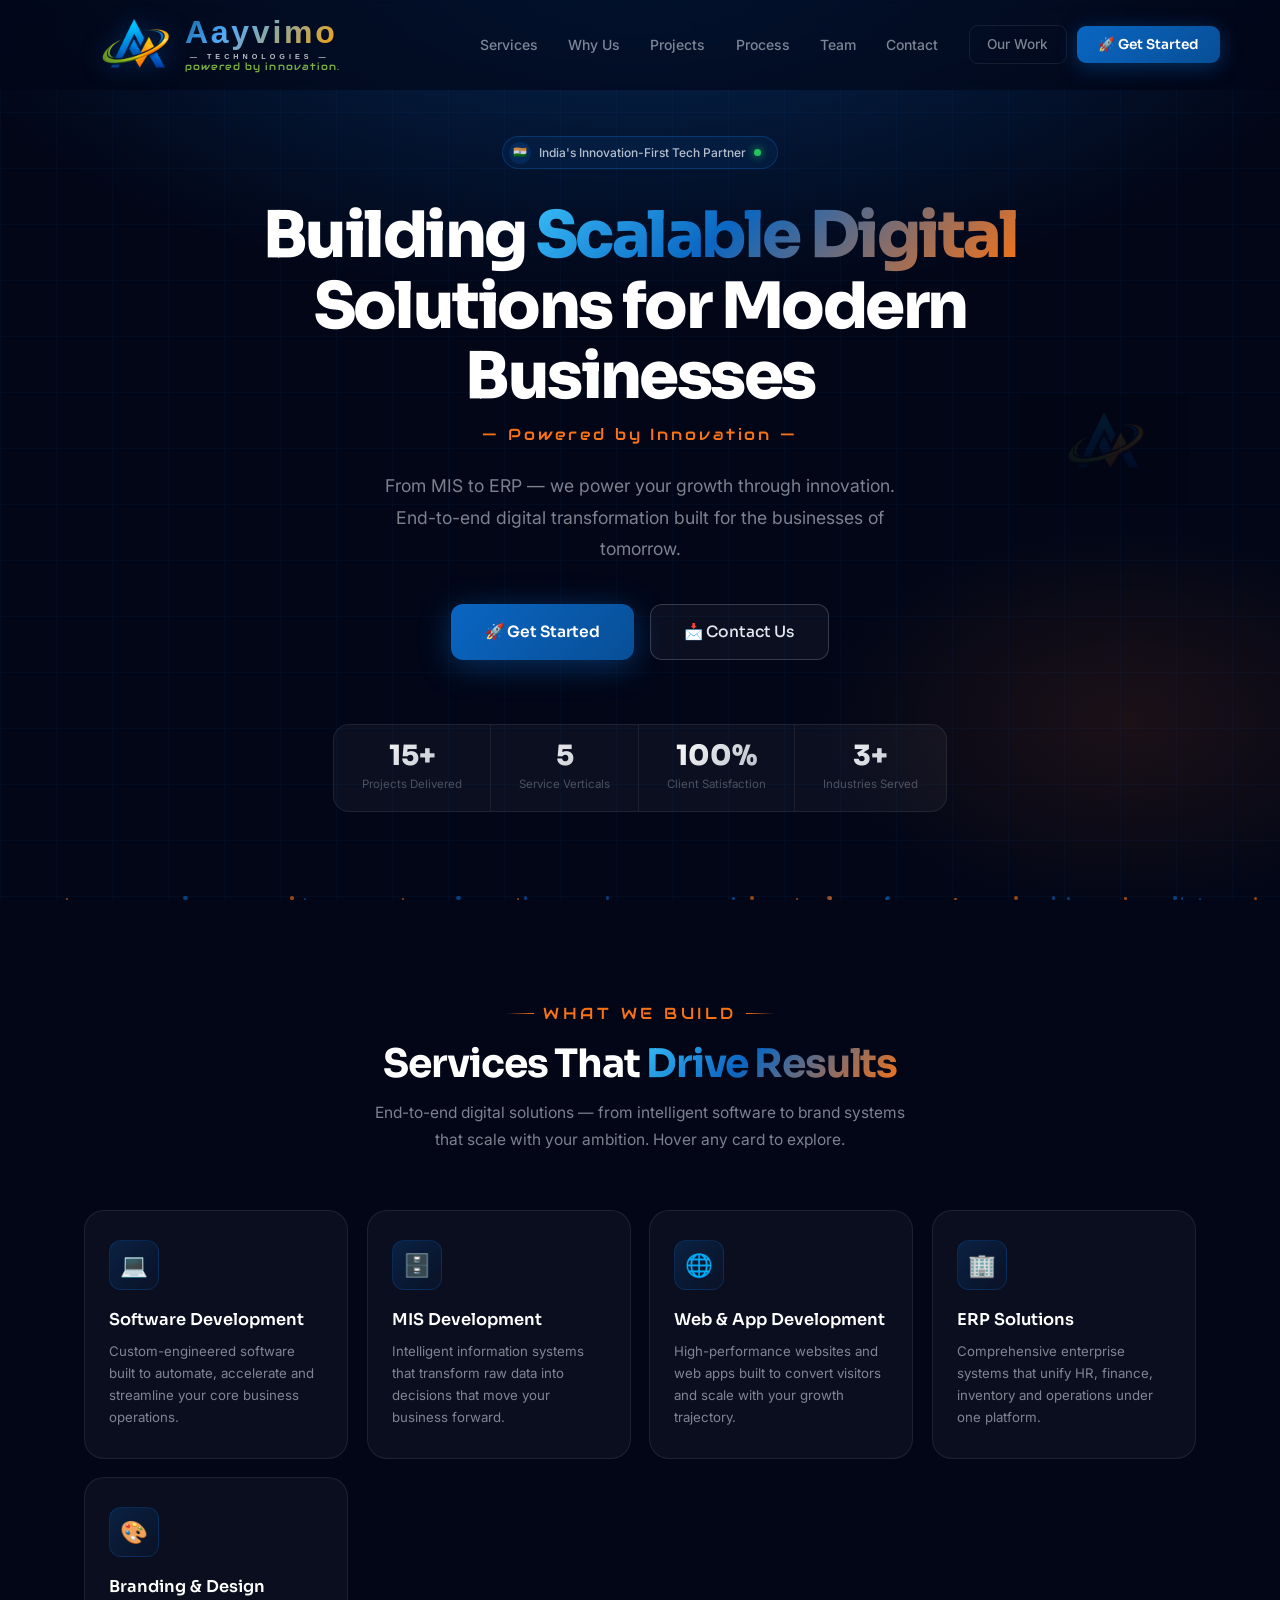
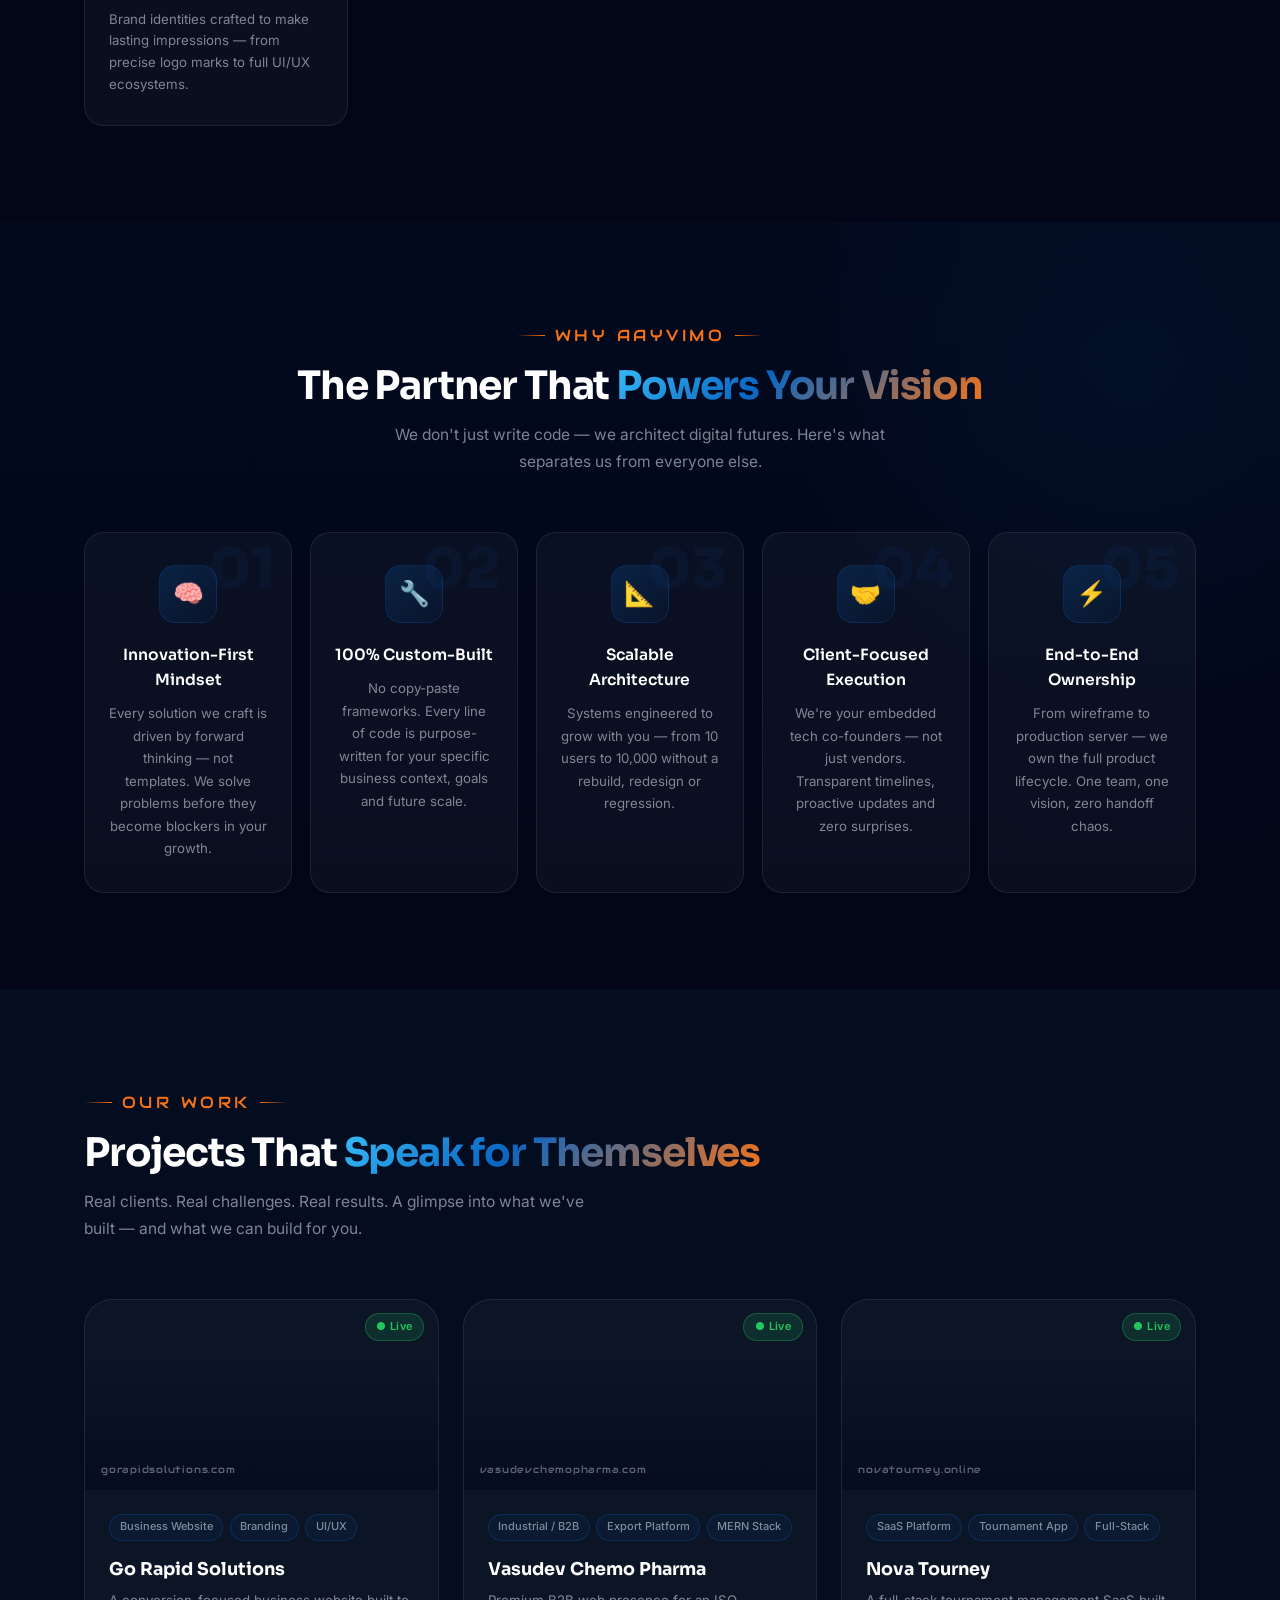
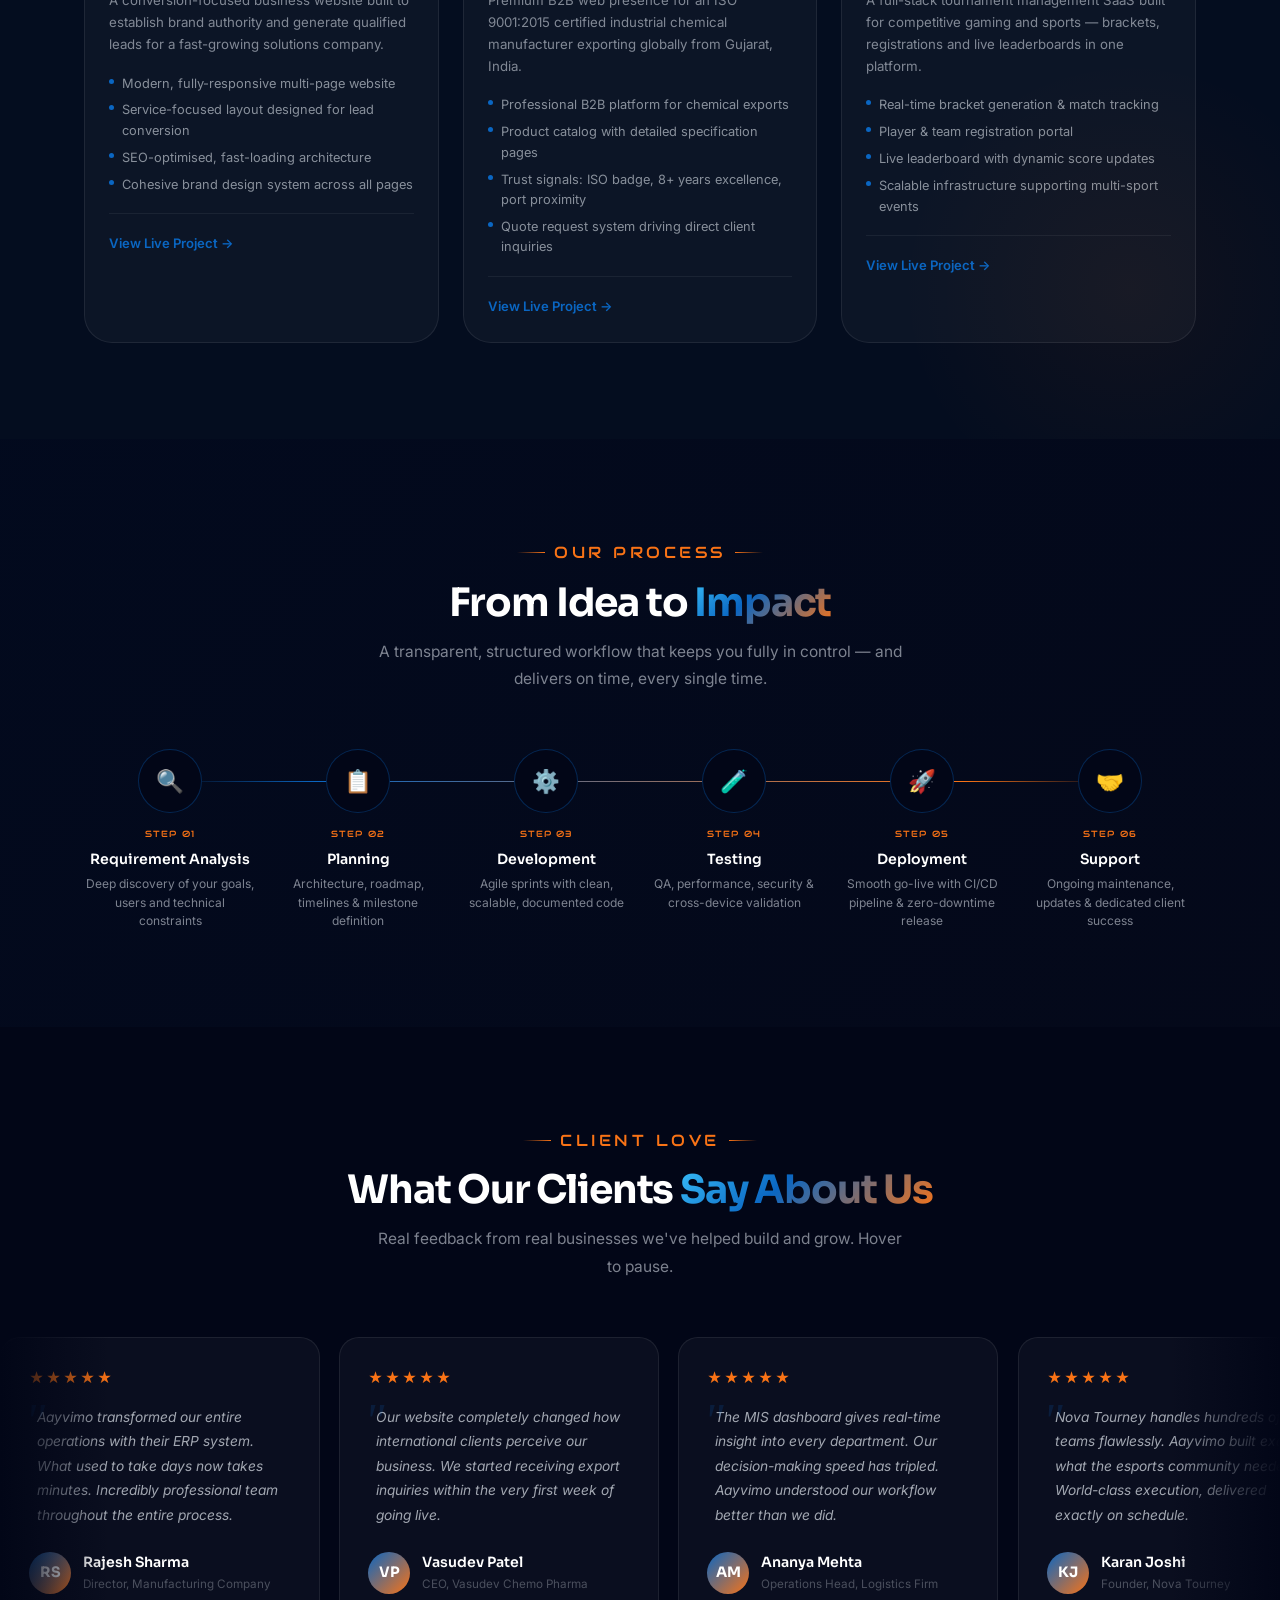
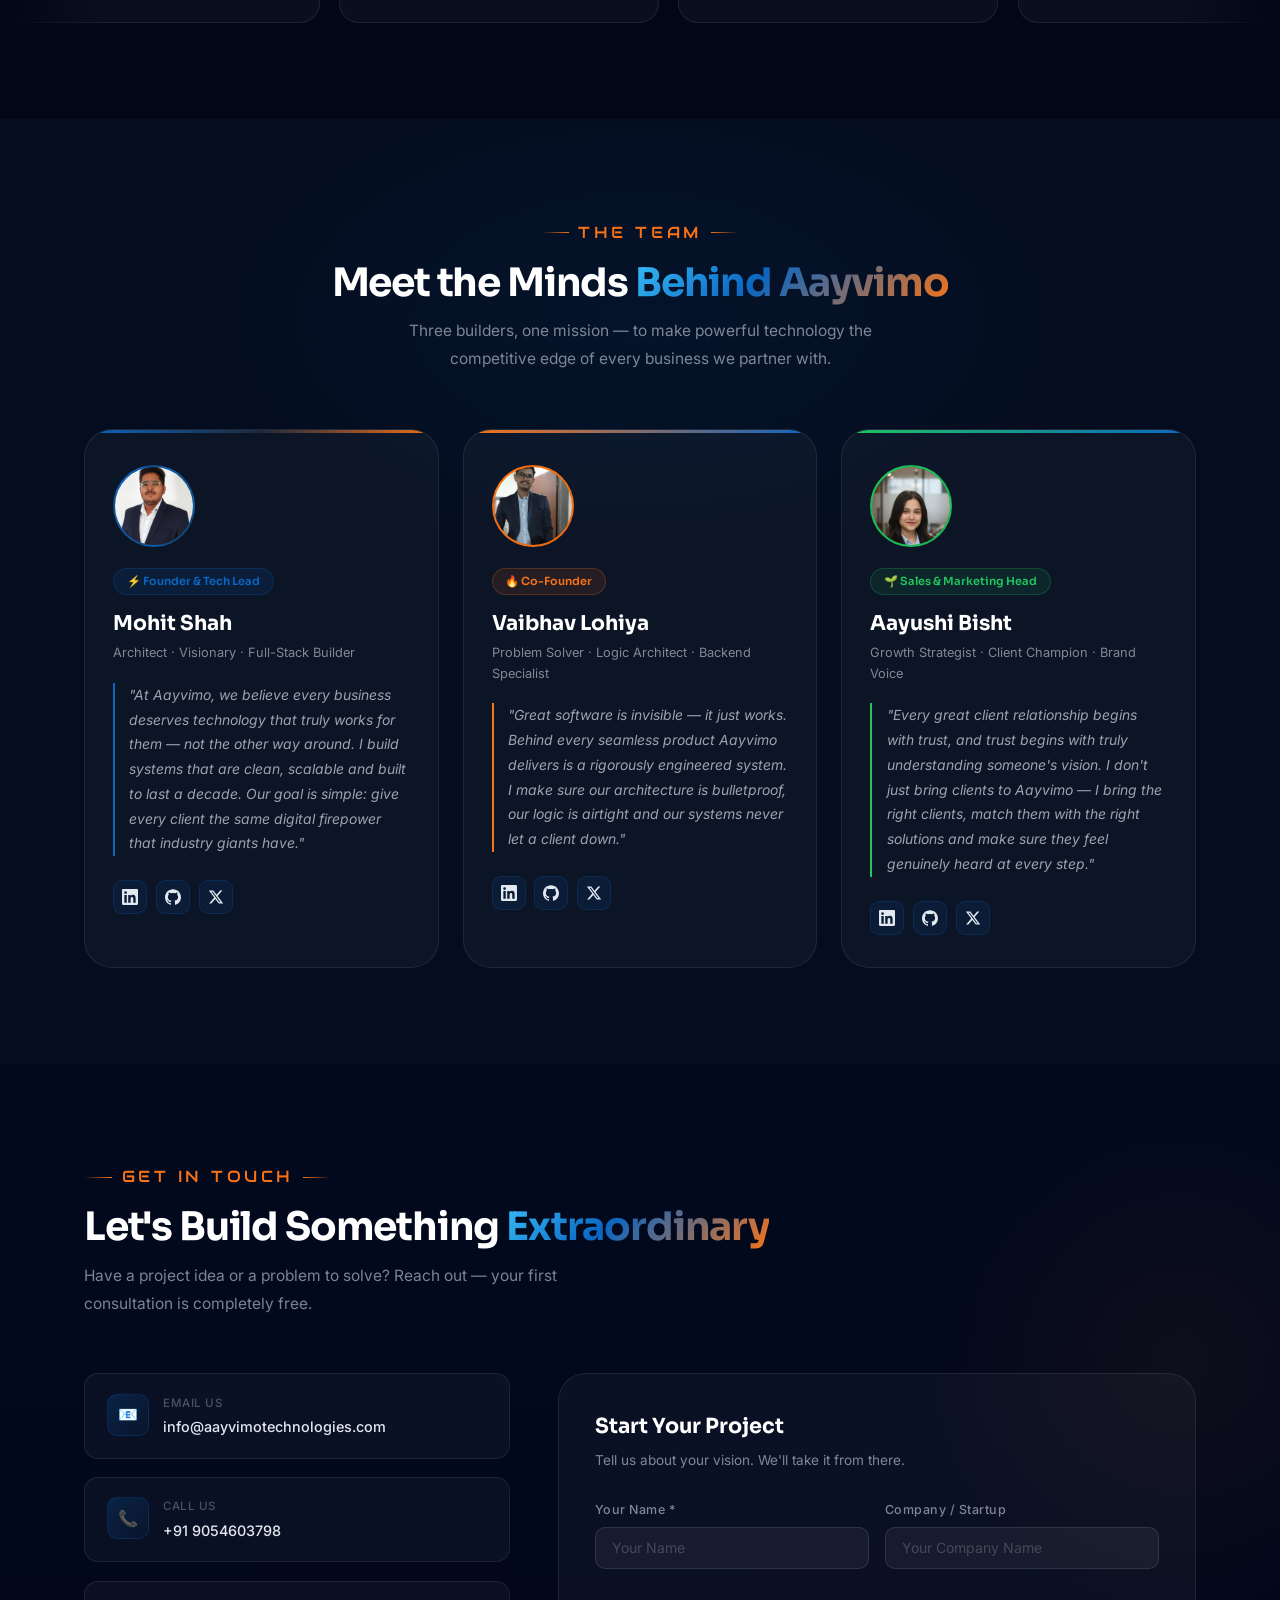
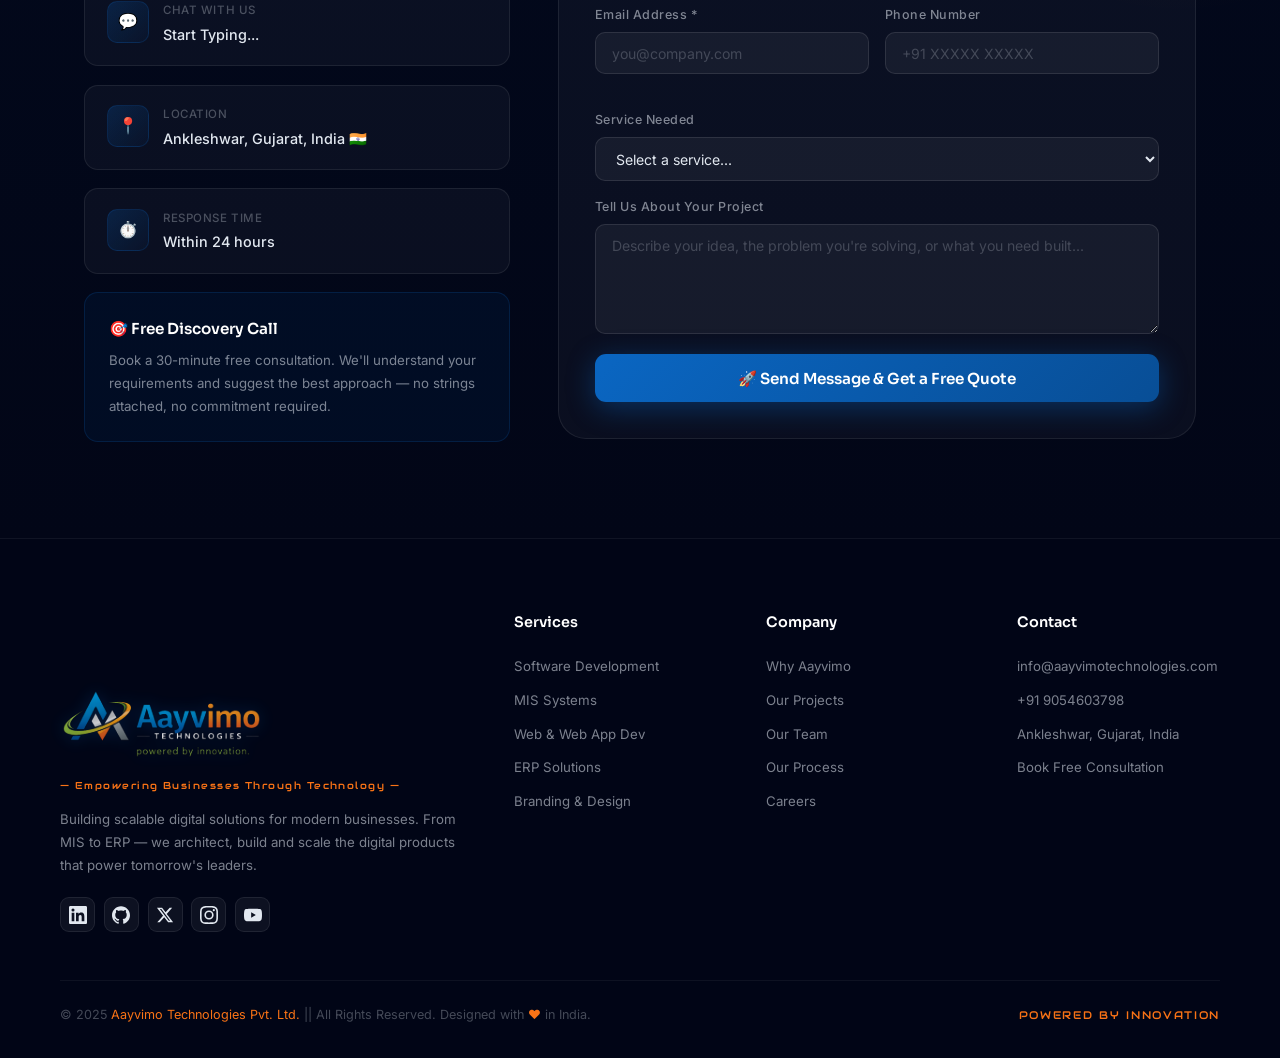
==== commit cfd540b1: "feat: Update contact email display, add new chat options, and refine contact form placeholder text." ====
--- a/index.html
+++ b/index.html
@@ -348,9 +348,8 @@
                 <div class="proj-card reveal d1">
                     <div class="proj-visual">
                         <div class="proj-visual-bg"
-                            style="background: linear-gradient(135deg, #0A3D7C 0%, #0A66C2 55%, #1E293B 100%);"></div>
+                            style="background: url('Assets/gorapid.png') top center / cover no-repeat;"></div>
                         <div class="proj-visual-overlay"></div>
-                        <div class="proj-icon-mark">⚡</div>
                         <span class="proj-badge">● Live</span>
                         <span class="proj-url">gorapidsolutions.com</span>
                     </div>
@@ -378,9 +377,8 @@
                 <div class="proj-card reveal d2">
                     <div class="proj-visual">
                         <div class="proj-visual-bg"
-                            style="background: linear-gradient(135deg, #0c2a52 0%, #0A66C2 45%, #0a3d7c 100%);"></div>
+                            style="background: url('Assets/vasudev.png') top center / cover no-repeat;"></div>
                         <div class="proj-visual-overlay"></div>
-                        <div class="proj-icon-mark">🧪</div>
                         <span class="proj-badge">● Live</span>
                         <span class="proj-url">vasudevchemopharma.com</span>
                     </div>
@@ -408,9 +406,8 @@
                 <div class="proj-card reveal d3">
                     <div class="proj-visual">
                         <div class="proj-visual-bg"
-                            style="background: linear-gradient(135deg, #0a0a1a 0%, #0A66C2 38%, #F97316 100%);"></div>
+                            style="background: url('Assets/nova.png') top center / cover no-repeat;"></div>
                         <div class="proj-visual-overlay"></div>
-                        <div class="proj-icon-mark">🏆</div>
                         <span class="proj-badge">● Live</span>
                         <span class="proj-url">novatourney.online</span>
                     </div>
@@ -840,7 +837,7 @@
                         <div>
                             <div class="contact-cl">Email Us</div>
                             <div class="contact-cv">
-                                <a href="mailto:hello@aayvimo.com">hello@aayvimotechnologies.com</a>
+                                <a href="mailto:hello@aayvimo.com">info@aayvimotechnologies.com</a>
                             </div>
                         </div>
                     </div>
@@ -854,6 +851,16 @@
                             </div>
                         </div>
                     </div>
+                    <div class="contact-card">
+                        <!-- This is chat card but classes not changed didn't to write more css -->
+                        <div class="contact-ci">💬</div>
+                        <div>
+                            <div class="contact-cl">Chat With Us</div>
+                            <div class="contact-cv">
+                                <a href="https://wa.me/919054603798" target="_blank" rel="noopener">Start Typing...</a>
+                            </div>
+                        </div>
+                    </div>
 
                     <div class="contact-card">
                         <div class="contact-ci">📍</div>
@@ -888,7 +895,7 @@
                     <div class="form-row">
                         <div class="form-group">
                             <label for="form-name">Your Name *</label>
-                            <input type="text" id="form-name" placeholder="Rajesh Sharma" />
+                            <input type="text" id="form-name" placeholder="Your Name" />
                         </div>
                         <div class="form-group">
                             <label for="form-company">Company / Startup</label>
@@ -1018,7 +1025,7 @@
             <div>
                 <div class="footer-col-title">Contact</div>
                 <ul class="footer-links">
-                    <li><a href="mailto:hello@aayvimo.com">hello@aayvimotechnologies.com</a></li>
+                    <li><a href="mailto:hello@aayvimo.com">info@aayvimotechnologies.com</a></li>
                     <li><a href="tel:+91XXXXXXXXXX">+91 9054603798</a></li>
                     <li><a href="#">Ankleshwar, Gujarat, India</a></li>
                     <li><a href="#contact">Book Free Consultation</a></li>
--- a/style.css
+++ b/style.css
@@ -109,7 +109,7 @@
 
 .section-eyebrow {
   font-family: var(--font-tag);
-  font-size: 0.62rem;
+  font-size: 1rem;
   letter-spacing: 0.22em;
   text-transform: uppercase;
   color: var(--orange);
@@ -725,7 +725,7 @@
 
 .hero-tagline {
   font-family: var(--font-tag);
-  font-size: 0.73rem;
+  font-size: 1rem;
   letter-spacing: 0.18em;
   color: var(--orange);
   display: block;
@@ -2051,7 +2051,7 @@
 
 .footer-tagline {
   font-family: var(--font-tag);
-  font-size: 0.58rem;
+  font-size: 0.65rem;
   color: var(--orange);
   letter-spacing: 0.14em;
   margin-bottom: 0.85rem;
@@ -2135,9 +2135,9 @@
 }
 
 .footer-bottom-tag {
-  font-family: var(--font-tag);
-  font-size: 0.56rem;
-  color: var(--blue);
+  font-family: audiowide;
+  font-size: 0.7rem;
+  color: var(--orange);
   letter-spacing: 0.15em;
-  opacity: 0.65;
+  opacity: 1;
 }
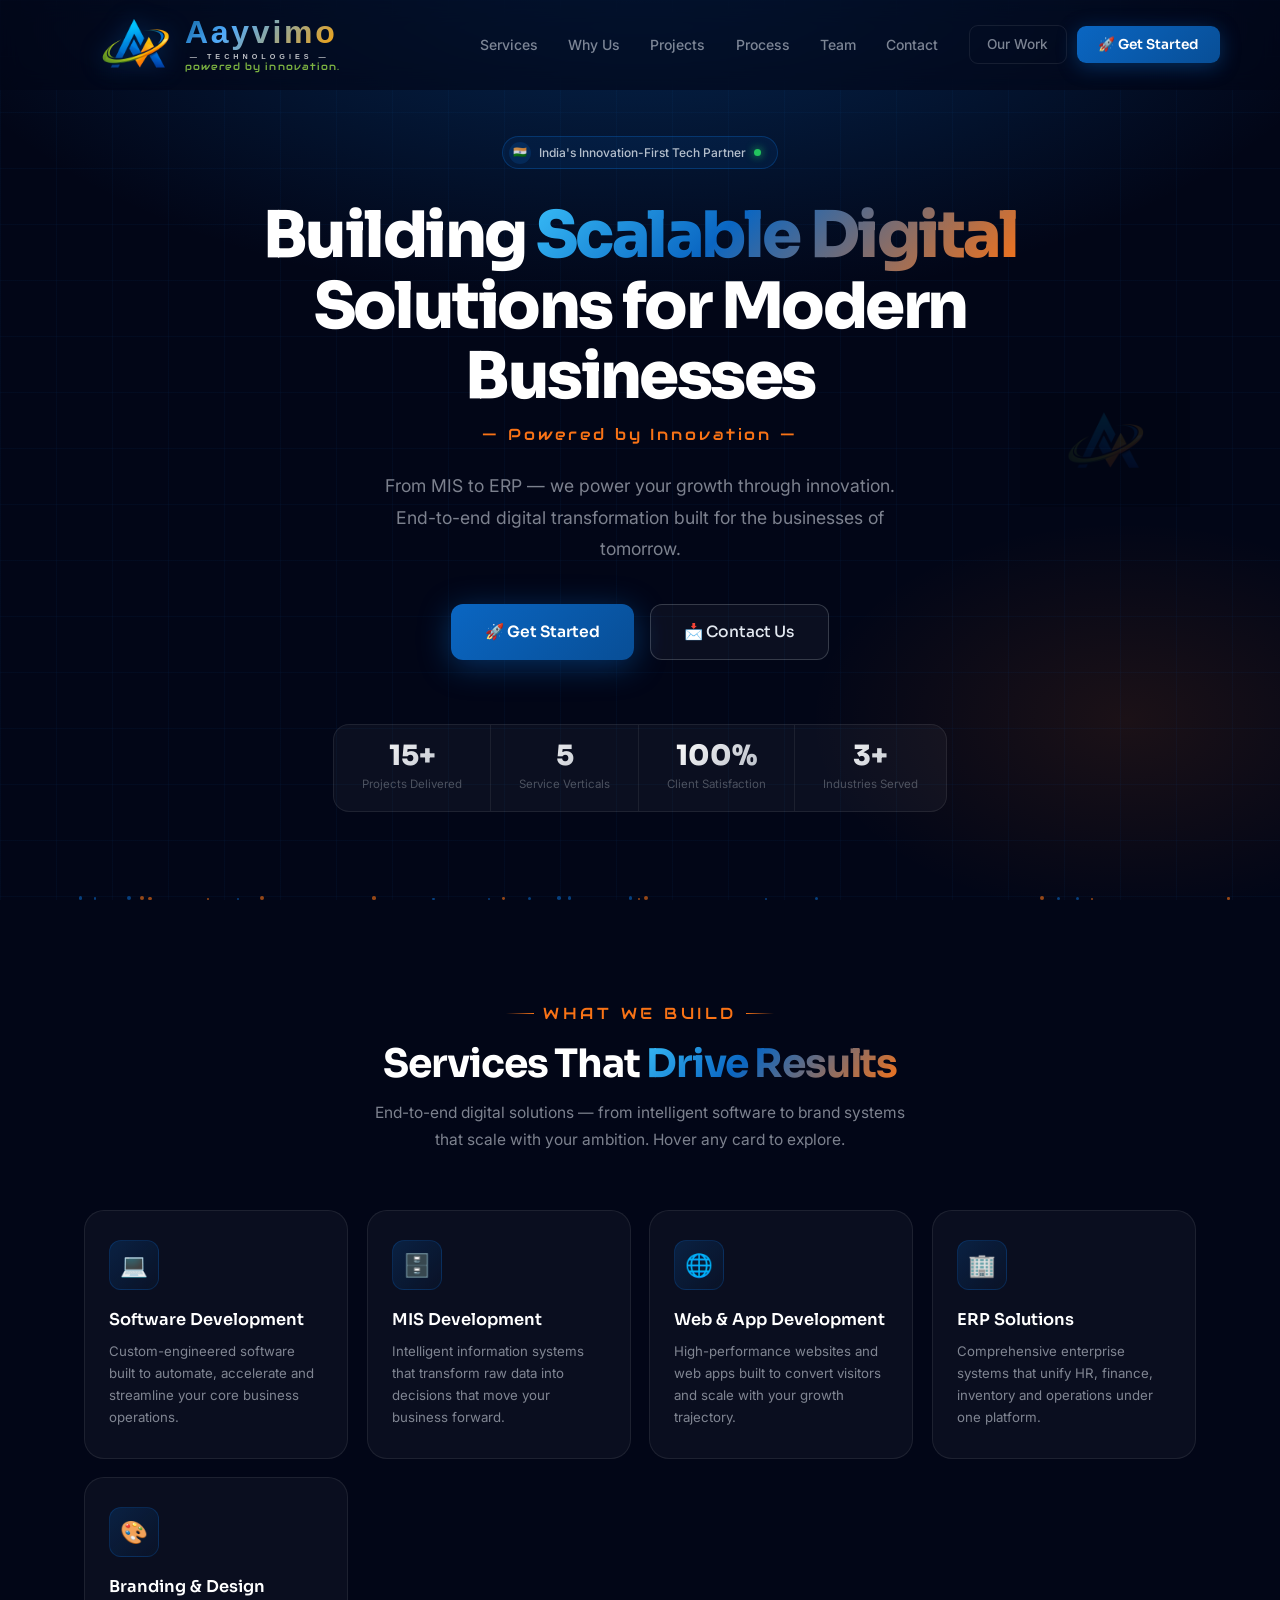
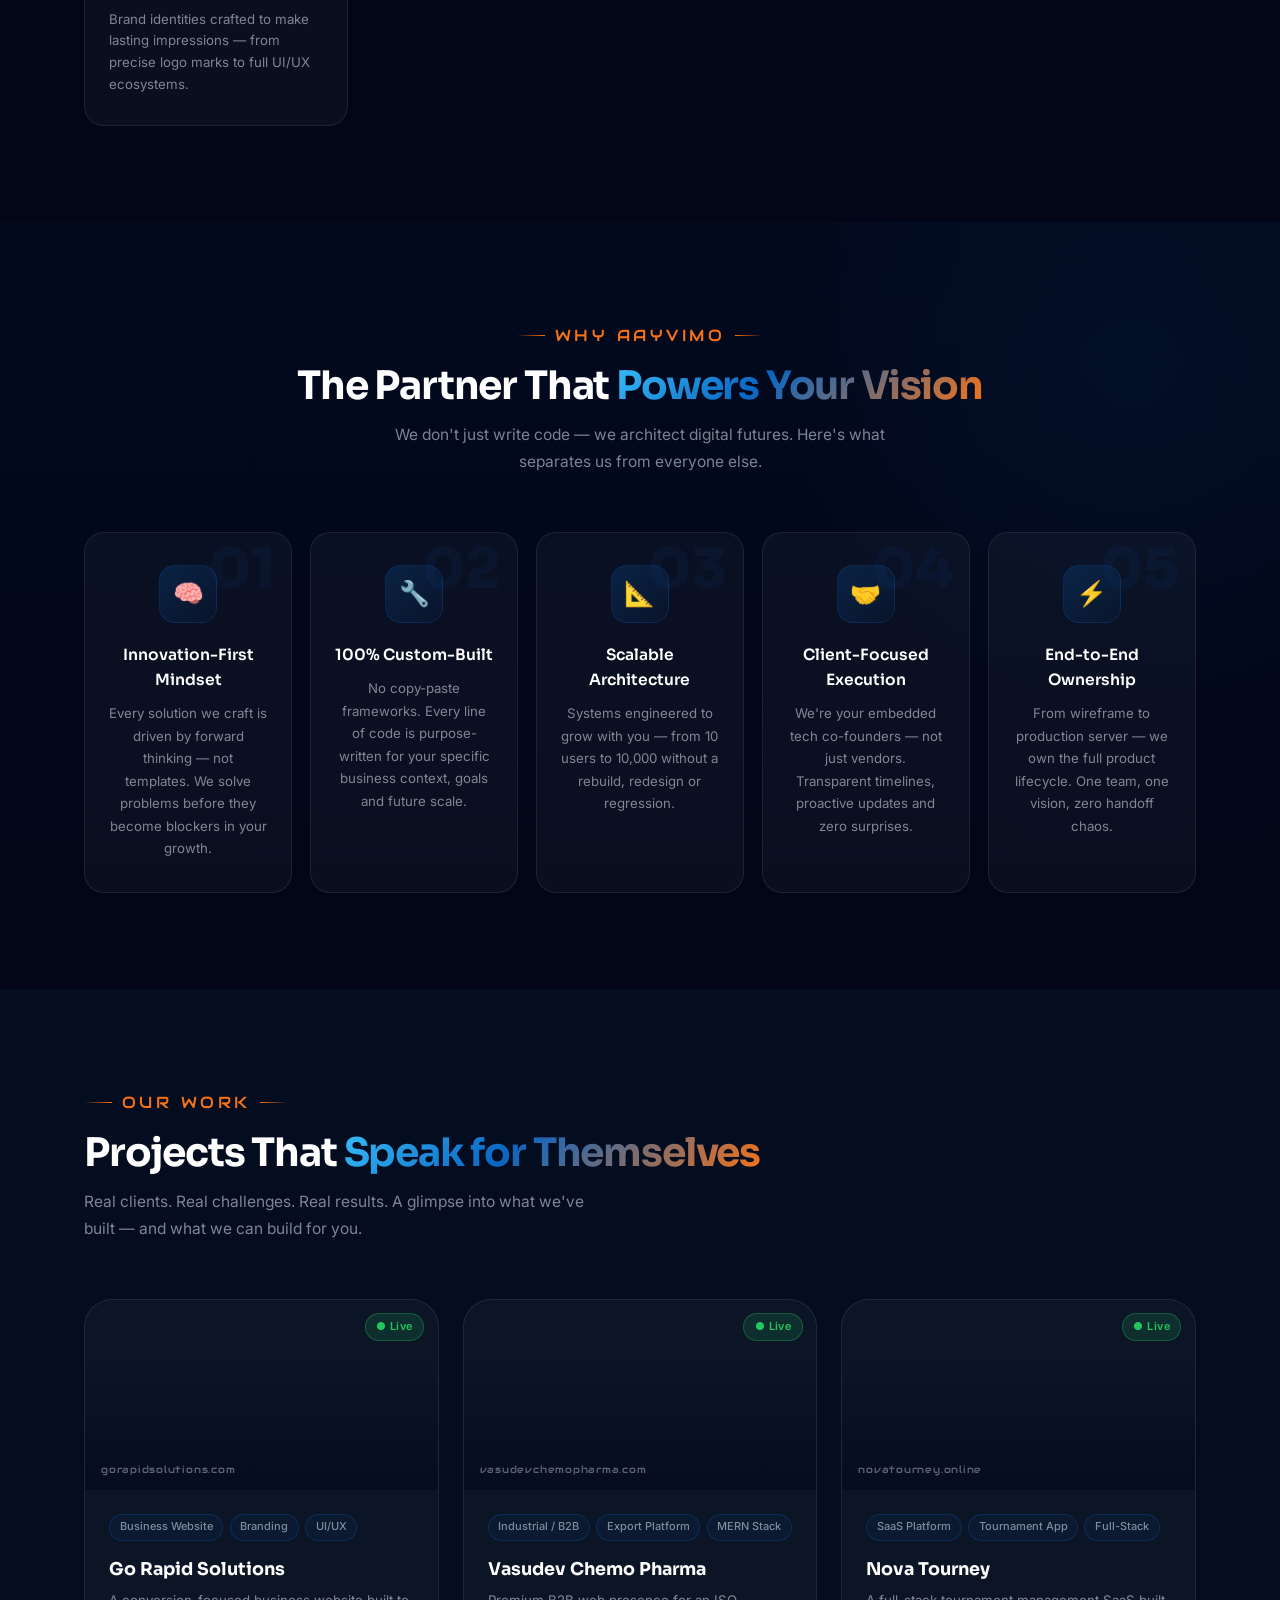
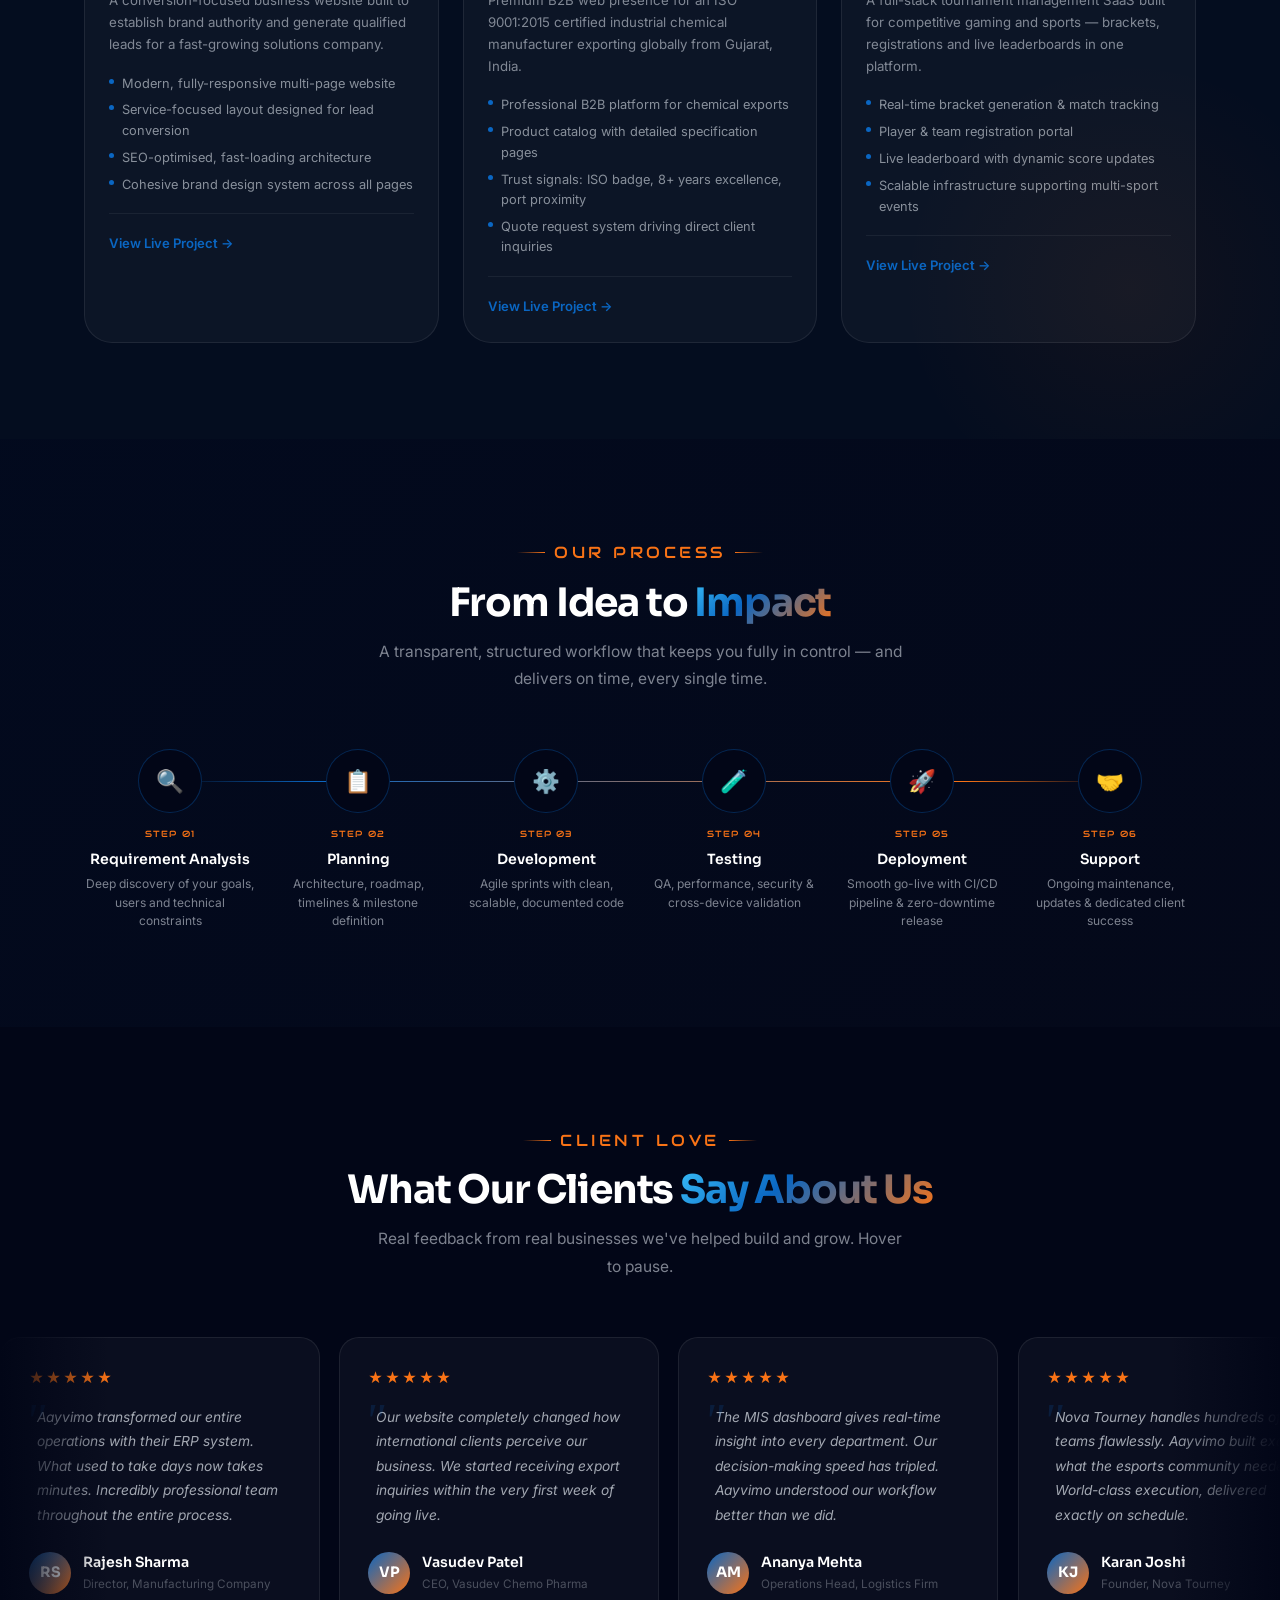
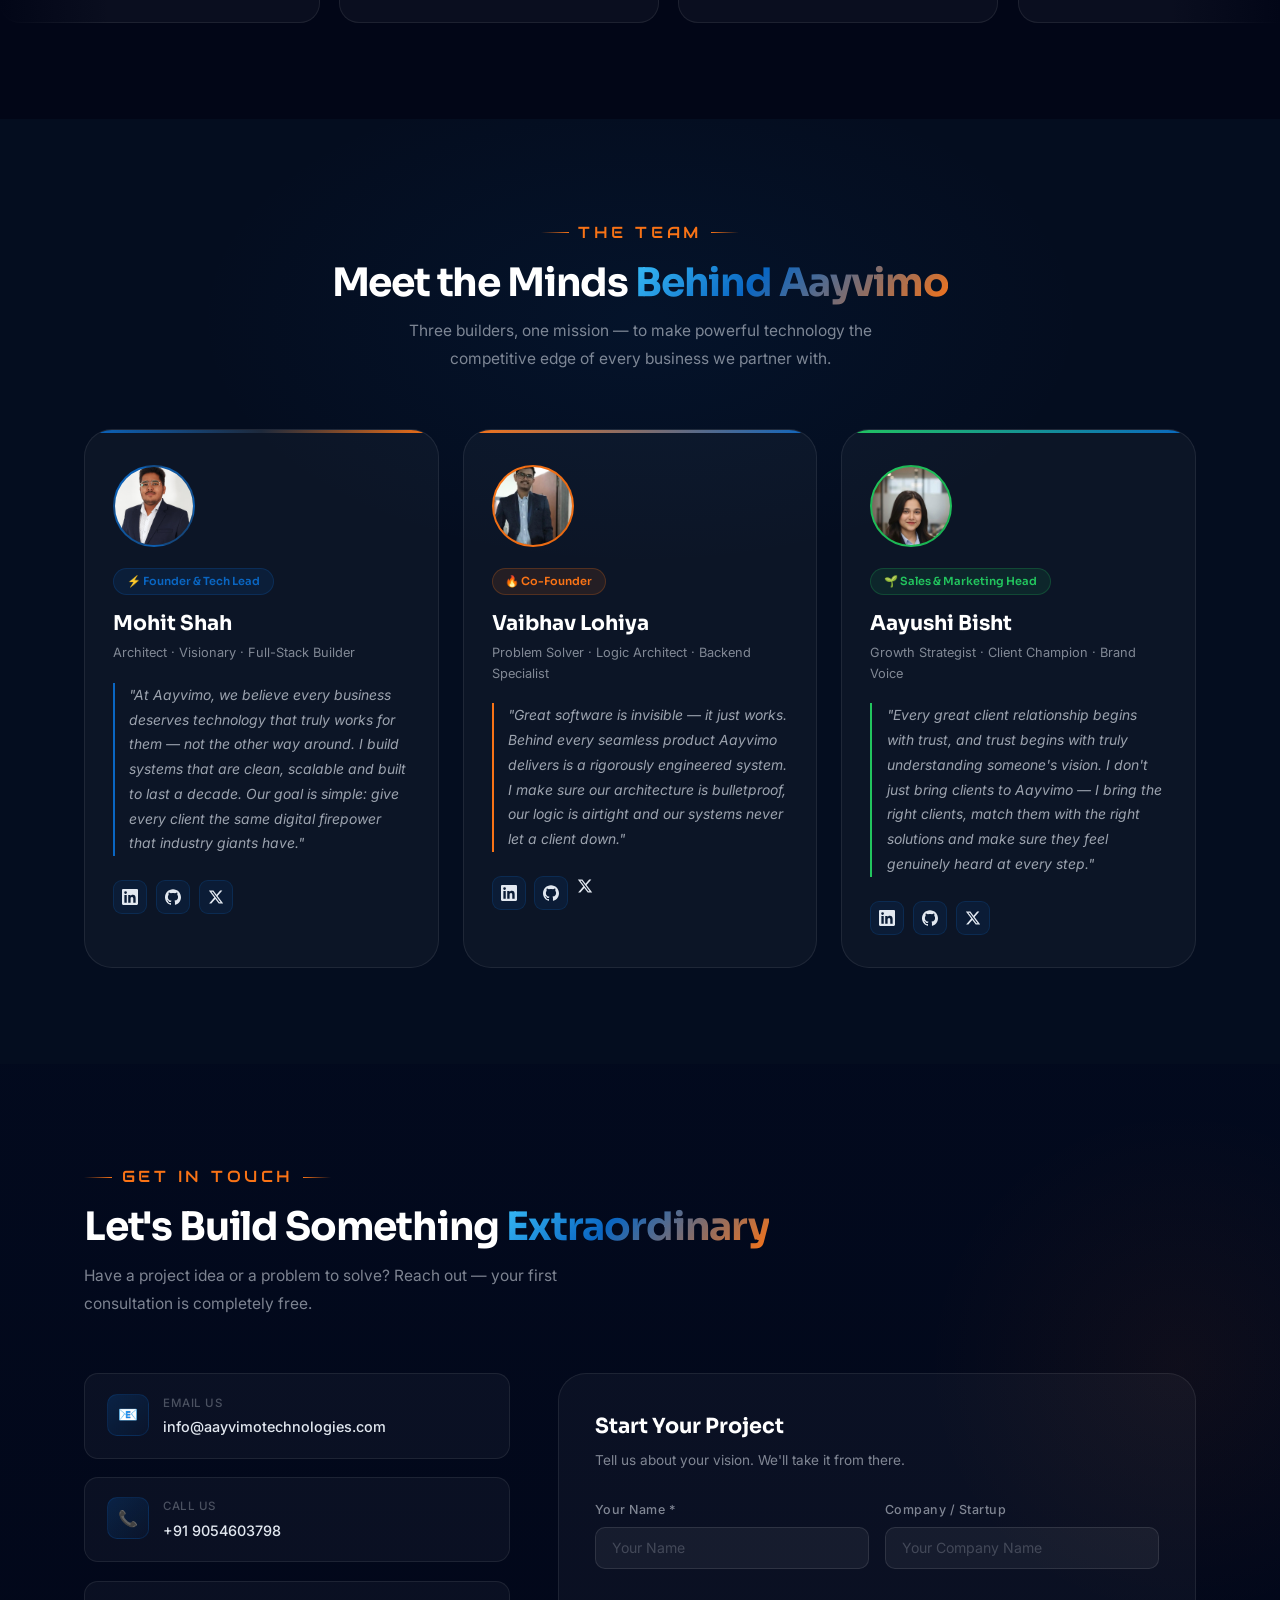
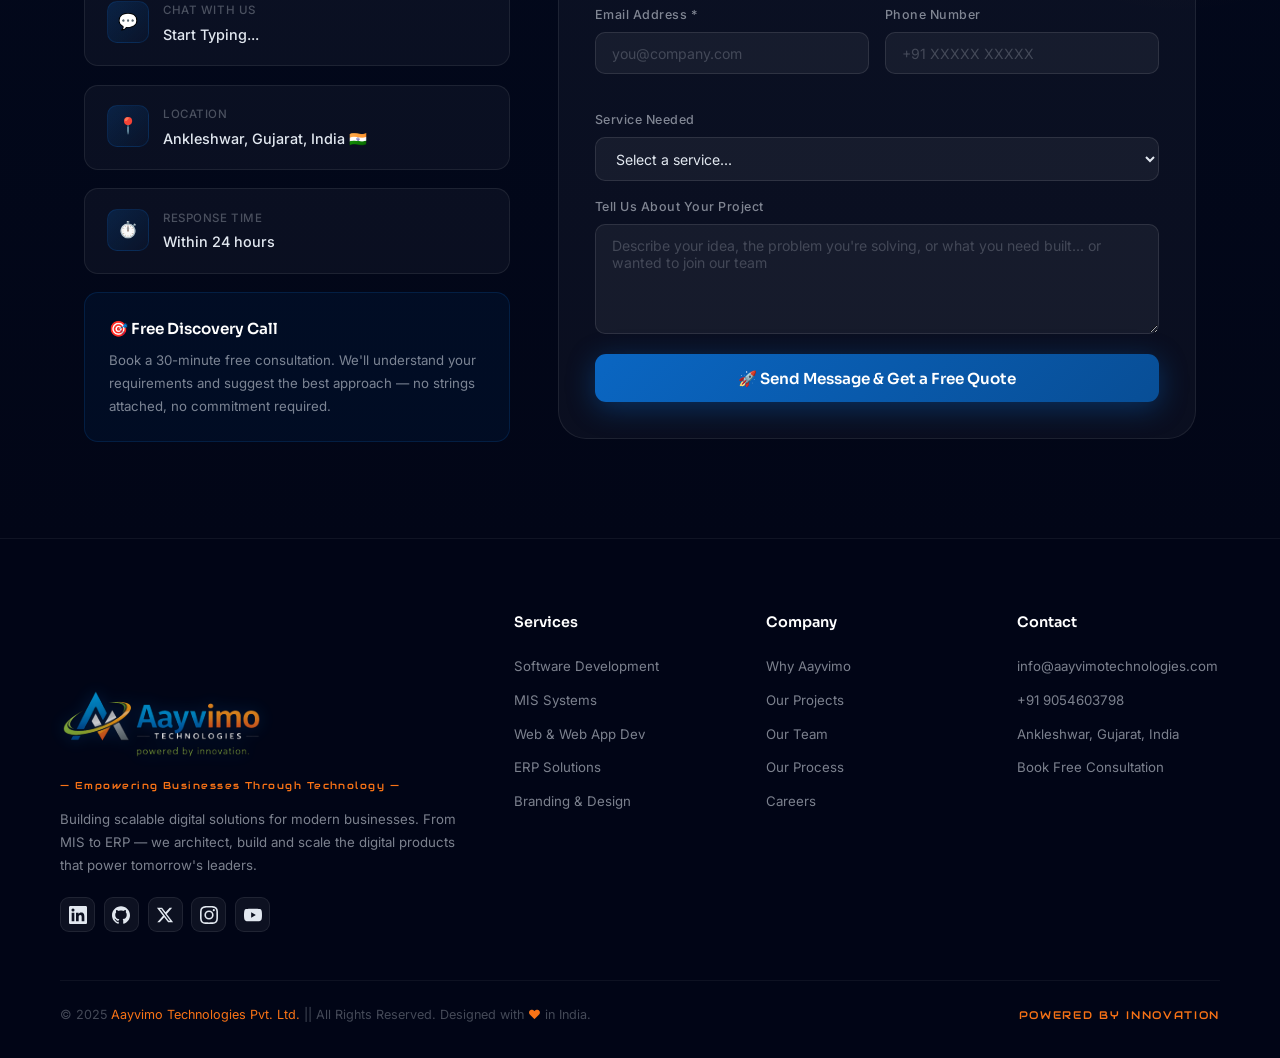
==== commit be85d4ca: "updated scoial links of founders" ====
--- a/index.html
+++ b/index.html
@@ -6,6 +6,7 @@
     <meta name="viewport" content="width=device-width, initial-scale=1.0" />
     <meta name="description"
         content="Aayvimo Technologies — Building Scalable Digital Solutions for Modern Businesses. MIS, ERP, Web & App Development, Software & Branding from Ankleshwar, Gujarat." />
+    <link rel="icon" type="image/png" href="Assets/Favicon.svg" />
     <title>Aayvimo Technologies — Powered by Innovation</title>
 
     <!-- Fonts -->
@@ -34,16 +35,6 @@
                     <span class="nav-logo-tagline">powered by innovation.</span>
                 </div>
             </a>
-            <!-- Tablet Logo
-
-            <a href="#" class="nav-logo-md">
-                <img src="Assets/Icon_Aayvimo.png" class="nav-logo-img nav-logo-icon" alt="Aayvimo Icon">
-            </a>
-
-            Mobile Logo
-            <a href="#" class="nav-logo-sm">
-                <img src="Assets/Icon_Aayvimo.png" class="nav-logo-img nav-logo-icon" alt="Aayvimo Icon">
-            </a> -->
 
             <!-- Nav Links -->
             <ul class="nav-links">
@@ -713,6 +704,87 @@
                             "At Aayvimo, we believe every business deserves technology that truly works for them — not
                             the other way around. I build systems that are clean, scalable and built to last a decade.
                             Our goal is simple: give every client the same digital firepower that industry giants have."
+                        </div>
+                        <div class="founder-socials">
+                            <a href="https://www.linkedin.com/in/mohit-shah-07a99a3b7" target="_blank" rel="noopener"
+                                class="fsoc" title="LinkedIn"><svg xmlns="http://www.w3.org/2000/svg" width="16"
+                                    height="16" viewBox="0 0 24 24" fill="currentColor">
+                                    <path
+                                        d="M20.447 20.452h-3.554v-5.569c0-1.328-.027-3.037-1.852-3.037-1.853 0-2.136 1.445-2.136 2.939v5.667H9.351V9h3.414v1.561h.046c.477-.9 1.637-1.85 3.37-1.85 3.601 0 4.267 2.37 4.267 5.455v6.286zM5.337 7.433a2.062 2.062 0 01-2.063-2.065 2.064 2.064 0 112.063 2.065zm1.782 13.019H3.555V9h3.564v11.452zM22.225 0H1.771C.792 0 0 .774 0 1.729v20.542C0 23.227.792 24 1.771 24h20.451C23.2 24 24 23.227 24 22.271V1.729C24 .774 23.2 0 22.222 0h.003z" />
+                                </svg></a>
+                            <a href="https://github.com/craftedbymohit" target="_blank" rel="noopener" class="fsoc"
+                                title="GitHub"><svg xmlns="http://www.w3.org/2000/svg" width="16" height="16"
+                                    viewBox="0 0 24 24" fill="currentColor">
+                                    <path
+                                        d="M12 .297c-6.63 0-12 5.373-12 12 0 5.303 3.438 9.8 8.205 11.385.6.113.82-.258.82-.577 0-.285-.01-1.04-.015-2.04-3.338.724-4.042-1.61-4.042-1.61C4.422 18.07 3.633 17.7 3.633 17.7c-1.087-.744.084-.729.084-.729 1.205.084 1.838 1.236 1.838 1.236 1.07 1.835 2.809 1.305 3.495.998.108-.776.417-1.305.76-1.605-2.665-.3-5.466-1.332-5.466-5.93 0-1.31.465-2.38 1.235-3.22-.135-.303-.54-1.523.105-3.176 0 0 1.005-.322 3.3 1.23.96-.267 1.98-.399 3-.405 1.02.006 2.04.138 3 .405 2.28-1.552 3.285-1.23 3.285-1.23.645 1.653.24 2.873.12 3.176.765.84 1.23 1.91 1.23 3.22 0 4.61-2.805 5.625-5.475 5.92.42.36.81 1.096.81 2.22 0 1.606-.015 2.896-.015 3.286 0 .315.21.69.825.57C20.565 22.092 24 17.592 24 12.297c0-6.627-5.373-12-12-12" />
+                                </svg></a>
+                            <a href="https://x.com/craftedbymohit" target="_blank" rel="noopener" class="fsoc"
+                                title="Twitter/X"><svg xmlns="http://www.w3.org/2000/svg" width="16" height="16"
+                                    viewBox="0 0 24 24" fill="currentColor">
+                                    <path
+                                        d="M18.244 2.25h3.308l-7.227 8.26 8.502 11.24H16.17l-5.214-6.817L4.99 21.75H1.68l7.73-8.835L1.254 2.25H8.08l4.713 6.231zm-1.161 17.52h1.833L7.084 4.126H5.117z" />
+                                </svg></a>
+                        </div>
+                    </div>
+                </div>
+
+                <!-- Founder 2: Vaibhav Lohiya -->
+                <div class="founder-card f2 reveal d2">
+                    <div class="founder-stripe"></div>
+                    <div class="founder-body">
+                        <!-- Replace src with actual photo URL -->
+                        <div class="founder-photo" id="fp-vaibhav">
+                            <img src="Assets/vaibhav.jpeg" alt="Vaibhav Lohiya" />
+
+                        </div>
+                        <div class="founder-role-badge">🔥 Co-Founder</div>
+                        <div class="founder-name">Vaibhav Lohiya</div>
+                        <div class="founder-title">Problem Solver · Logic Architect · Backend Specialist</div>
+                        <div class="founder-msg">
+                            "Great software is invisible — it just works. Behind every seamless product Aayvimo delivers
+                            is a rigorously engineered system. I make sure our architecture is bulletproof, our logic is
+                            airtight and our systems never let a client down."
+                        </div>
+                        <div class="founder-socials">
+                            <a href="https://www.linkedin.com" target="_blank" rel="noopener" class="fsoc"
+                                title="LinkedIn"><svg xmlns="http://www.w3.org/2000/svg" width="16" height="16"
+                                    viewBox="0 0 24 24" fill="currentColor">
+                                    <path
+                                        d="M20.447 20.452h-3.554v-5.569c0-1.328-.027-3.037-1.852-3.037-1.853 0-2.136 1.445-2.136 2.939v5.667H9.351V9h3.414v1.561h.046c.477-.9 1.637-1.85 3.37-1.85 3.601 0 4.267 2.37 4.267 5.455v6.286zM5.337 7.433a2.062 2.062 0 01-2.063-2.065 2.064 2.064 0 112.063 2.065zm1.782 13.019H3.555V9h3.564v11.452zM22.225 0H1.771C.792 0 0 .774 0 1.729v20.542C0 23.227.792 24 1.771 24h20.451C23.2 24 24 23.227 24 22.271V1.729C24 .774 23.2 0 22.222 0h.003z" />
+                                </svg></a>
+                            <a href="https://www.Github.com/Vasuishere" target="_blank" rel="noopener" class="fsoc"
+                                title="GitHub"><svg xmlns="http://www.w3.org/2000/svg" width="16" height="16"
+                                    viewBox="0 0 24 24" fill="currentColor">
+                                    <path
+                                        d="M12 .297c-6.63 0-12 5.373-12 12 0 5.303 3.438 9.8 8.205 11.385.6.113.82-.258.82-.577 0-.285-.01-1.04-.015-2.04-3.338.724-4.042-1.61-4.042-1.61C4.422 18.07 3.633 17.7 3.633 17.7c-1.087-.744.084-.729.084-.729 1.205.084 1.838 1.236 1.838 1.236 1.07 1.835 2.809 1.305 3.495.998.108-.776.417-1.305.76-1.605-2.665-.3-5.466-1.332-5.466-5.93 0-1.31.465-2.38 1.235-3.22-.135-.303-.54-1.523.105-3.176 0 0 1.005-.322 3.3 1.23.96-.267 1.98-.399 3-.405 1.02.006 2.04.138 3 .405 2.28-1.552 3.285-1.23 3.285-1.23.645 1.653.24 2.873.12 3.176.765.84 1.23 1.91 1.23 3.22 0 4.61-2.805 5.625-5.475 5.92.42.36.81 1.096.81 2.22 0 1.606-.015 2.896-.015 3.286 0 .315.21.69.825.57C20.565 22.092 24 17.592 24 12.297c0-6.627-5.373-12-12-12" />
+                                </svg></a>
+                            <a href="https://x.com" target="_blank" rel="noopener" class="fosc" title="Twitter/X"><svg
+                                    xmlns="http://www.w3.org/2000/svg" width="16" height="16" viewBox="0 0 24 24"
+                                    fill="currentColor">
+                                    <path
+                                        d="M18.244 2.25h3.308l-7.227 8.26 8.502 11.24H16.17l-5.214-6.817L4.99 21.75H1.68l7.73-8.835L1.254 2.25H8.08l4.713 6.231zm-1.161 17.52h1.833L7.084 4.126H5.117z" />
+                                </svg></a>
+                        </div>
+                    </div>
+                </div>
+
+                <!-- Founder 3: Aayushi Bisht -->
+                <div class="founder-card f3 reveal d3">
+                    <div class="founder-stripe"></div>
+                    <div class="founder-body">
+                        <!-- Replace src with actual photo URL -->
+                        <div class="founder-photo" id="fp-aayushi">
+                            <img src="Assets/aayushi.jpeg" alt="Aayushi Bisht" />
+
+                        </div>
+                        <div class="founder-role-badge">🌱 Sales &amp; Marketing Head</div>
+                        <div class="founder-name">Aayushi Bisht</div>
+                        <div class="founder-title">Growth Strategist · Client Champion · Brand Voice</div>
+                        <div class="founder-msg">
+                            "Every great client relationship begins with trust, and trust begins with truly
+                            understanding someone's vision. I don't just bring clients to Aayvimo — I bring the right
+                            clients, match them with the right solutions and make sure they feel genuinely heard at
+                            every step."
                         </div>
                         <div class="founder-socials">
                             <a href="#" class="fsoc" title="LinkedIn"><svg xmlns="http://www.w3.org/2000/svg" width="16"
@@ -734,81 +806,6 @@
                     </div>
                 </div>
 
-                <!-- Founder 2: Vaibhav Lohiya -->
-                <div class="founder-card f2 reveal d2">
-                    <div class="founder-stripe"></div>
-                    <div class="founder-body">
-                        <!-- Replace src with actual photo URL -->
-                        <div class="founder-photo" id="fp-vaibhav">
-                            <img src="Assets/vaibhav.jpeg" alt="Vaibhav Lohiya" />
-
-                        </div>
-                        <div class="founder-role-badge">🔥 Co-Founder</div>
-                        <div class="founder-name">Vaibhav Lohiya</div>
-                        <div class="founder-title">Problem Solver · Logic Architect · Backend Specialist</div>
-                        <div class="founder-msg">
-                            "Great software is invisible — it just works. Behind every seamless product Aayvimo delivers
-                            is a rigorously engineered system. I make sure our architecture is bulletproof, our logic is
-                            airtight and our systems never let a client down."
-                        </div>
-                        <div class="founder-socials">
-                            <a href="#" class="fsoc" title="LinkedIn"><svg xmlns="http://www.w3.org/2000/svg" width="16"
-                                    height="16" viewBox="0 0 24 24" fill="currentColor">
-                                    <path
-                                        d="M20.447 20.452h-3.554v-5.569c0-1.328-.027-3.037-1.852-3.037-1.853 0-2.136 1.445-2.136 2.939v5.667H9.351V9h3.414v1.561h.046c.477-.9 1.637-1.85 3.37-1.85 3.601 0 4.267 2.37 4.267 5.455v6.286zM5.337 7.433a2.062 2.062 0 01-2.063-2.065 2.064 2.064 0 112.063 2.065zm1.782 13.019H3.555V9h3.564v11.452zM22.225 0H1.771C.792 0 0 .774 0 1.729v20.542C0 23.227.792 24 1.771 24h20.451C23.2 24 24 23.227 24 22.271V1.729C24 .774 23.2 0 22.222 0h.003z" />
-                                </svg></a>
-                            <a href="#" class="fsoc" title="GitHub"><svg xmlns="http://www.w3.org/2000/svg" width="16"
-                                    height="16" viewBox="0 0 24 24" fill="currentColor">
-                                    <path
-                                        d="M12 .297c-6.63 0-12 5.373-12 12 0 5.303 3.438 9.8 8.205 11.385.6.113.82-.258.82-.577 0-.285-.01-1.04-.015-2.04-3.338.724-4.042-1.61-4.042-1.61C4.422 18.07 3.633 17.7 3.633 17.7c-1.087-.744.084-.729.084-.729 1.205.084 1.838 1.236 1.838 1.236 1.07 1.835 2.809 1.305 3.495.998.108-.776.417-1.305.76-1.605-2.665-.3-5.466-1.332-5.466-5.93 0-1.31.465-2.38 1.235-3.22-.135-.303-.54-1.523.105-3.176 0 0 1.005-.322 3.3 1.23.96-.267 1.98-.399 3-.405 1.02.006 2.04.138 3 .405 2.28-1.552 3.285-1.23 3.285-1.23.645 1.653.24 2.873.12 3.176.765.84 1.23 1.91 1.23 3.22 0 4.61-2.805 5.625-5.475 5.92.42.36.81 1.096.81 2.22 0 1.606-.015 2.896-.015 3.286 0 .315.21.69.825.57C20.565 22.092 24 17.592 24 12.297c0-6.627-5.373-12-12-12" />
-                                </svg></a>
-                            <a href="#" class="fsoc" title="Twitter/X"><svg xmlns="http://www.w3.org/2000/svg"
-                                    width="16" height="16" viewBox="0 0 24 24" fill="currentColor">
-                                    <path
-                                        d="M18.244 2.25h3.308l-7.227 8.26 8.502 11.24H16.17l-5.214-6.817L4.99 21.75H1.68l7.73-8.835L1.254 2.25H8.08l4.713 6.231zm-1.161 17.52h1.833L7.084 4.126H5.117z" />
-                                </svg></a>
-                        </div>
-                    </div>
-                </div>
-
-                <!-- Founder 3: Aayushi Bisht -->
-                <div class="founder-card f3 reveal d3">
-                    <div class="founder-stripe"></div>
-                    <div class="founder-body">
-                        <!-- Replace src with actual photo URL -->
-                        <div class="founder-photo" id="fp-aayushi">
-                            <img src="Assets/aayushi.jpeg" alt="Aayushi Bisht" />
-
-                        </div>
-                        <div class="founder-role-badge">🌱 Sales &amp; Marketing Head</div>
-                        <div class="founder-name">Aayushi Bisht</div>
-                        <div class="founder-title">Growth Strategist · Client Champion · Brand Voice</div>
-                        <div class="founder-msg">
-                            "Every great client relationship begins with trust, and trust begins with truly
-                            understanding someone's vision. I don't just bring clients to Aayvimo — I bring the right
-                            clients, match them with the right solutions and make sure they feel genuinely heard at
-                            every step."
-                        </div>
-                        <div class="founder-socials">
-                            <a href="#" class="fsoc" title="LinkedIn"><svg xmlns="http://www.w3.org/2000/svg" width="16"
-                                    height="16" viewBox="0 0 24 24" fill="currentColor">
-                                    <path
-                                        d="M20.447 20.452h-3.554v-5.569c0-1.328-.027-3.037-1.852-3.037-1.853 0-2.136 1.445-2.136 2.939v5.667H9.351V9h3.414v1.561h.046c.477-.9 1.637-1.85 3.37-1.85 3.601 0 4.267 2.37 4.267 5.455v6.286zM5.337 7.433a2.062 2.062 0 01-2.063-2.065 2.064 2.064 0 112.063 2.065zm1.782 13.019H3.555V9h3.564v11.452zM22.225 0H1.771C.792 0 0 .774 0 1.729v20.542C0 23.227.792 24 1.771 24h20.451C23.2 24 24 23.227 24 22.271V1.729C24 .774 23.2 0 22.222 0h.003z" />
-                                </svg></a>
-                            <a href="#" class="fsoc" title="GitHub"><svg xmlns="http://www.w3.org/2000/svg" width="16"
-                                    height="16" viewBox="0 0 24 24" fill="currentColor">
-                                    <path
-                                        d="M12 .297c-6.63 0-12 5.373-12 12 0 5.303 3.438 9.8 8.205 11.385.6.113.82-.258.82-.577 0-.285-.01-1.04-.015-2.04-3.338.724-4.042-1.61-4.042-1.61C4.422 18.07 3.633 17.7 3.633 17.7c-1.087-.744.084-.729.084-.729 1.205.084 1.838 1.236 1.838 1.236 1.07 1.835 2.809 1.305 3.495.998.108-.776.417-1.305.76-1.605-2.665-.3-5.466-1.332-5.466-5.93 0-1.31.465-2.38 1.235-3.22-.135-.303-.54-1.523.105-3.176 0 0 1.005-.322 3.3 1.23.96-.267 1.98-.399 3-.405 1.02.006 2.04.138 3 .405 2.28-1.552 3.285-1.23 3.285-1.23.645 1.653.24 2.873.12 3.176.765.84 1.23 1.91 1.23 3.22 0 4.61-2.805 5.625-5.475 5.92.42.36.81 1.096.81 2.22 0 1.606-.015 2.896-.015 3.286 0 .315.21.69.825.57C20.565 22.092 24 17.592 24 12.297c0-6.627-5.373-12-12-12" />
-                                </svg></a>
-                            <a href="#" class="fsoc" title="Twitter/X"><svg xmlns="http://www.w3.org/2000/svg"
-                                    width="16" height="16" viewBox="0 0 24 24" fill="currentColor">
-                                    <path
-                                        d="M18.244 2.25h3.308l-7.227 8.26 8.502 11.24H16.17l-5.214-6.817L4.99 21.75H1.68l7.73-8.835L1.254 2.25H8.08l4.713 6.231zm-1.161 17.52h1.833L7.084 4.126H5.117z" />
-                                </svg></a>
-                        </div>
-                    </div>
-                </div>
-
             </div>
         </div>
     </section>
@@ -930,7 +927,7 @@
                     <div class="form-group">
                         <label for="form-message">Tell Us About Your Project</label>
                         <textarea id="form-message"
-                            placeholder="Describe your idea, the problem you're solving, or what you need built..."></textarea>
+                            placeholder="Describe your idea, the problem you're solving, or what you need built... or wanted to join our team"></textarea>
                     </div>
 
                     <button id="form-submit-btn">🚀 Send Message &amp; Get a Free Quote</button>
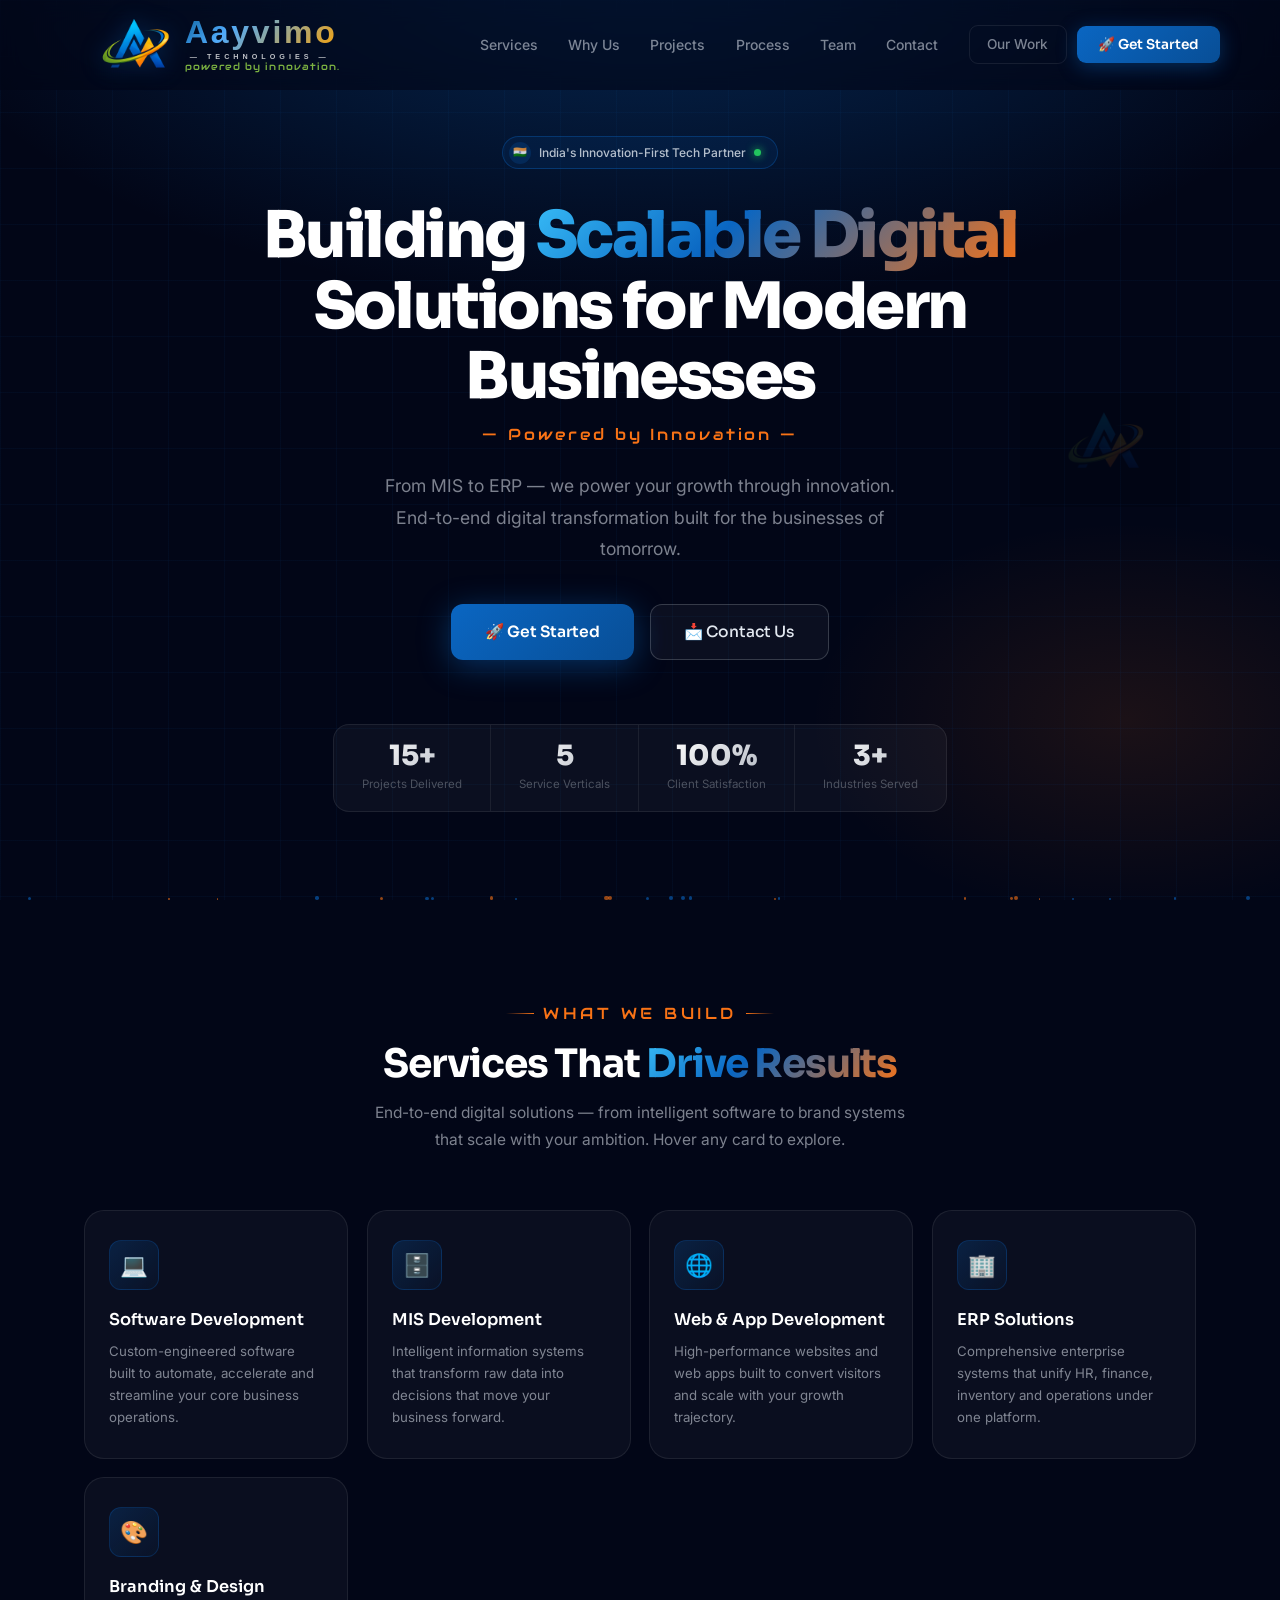
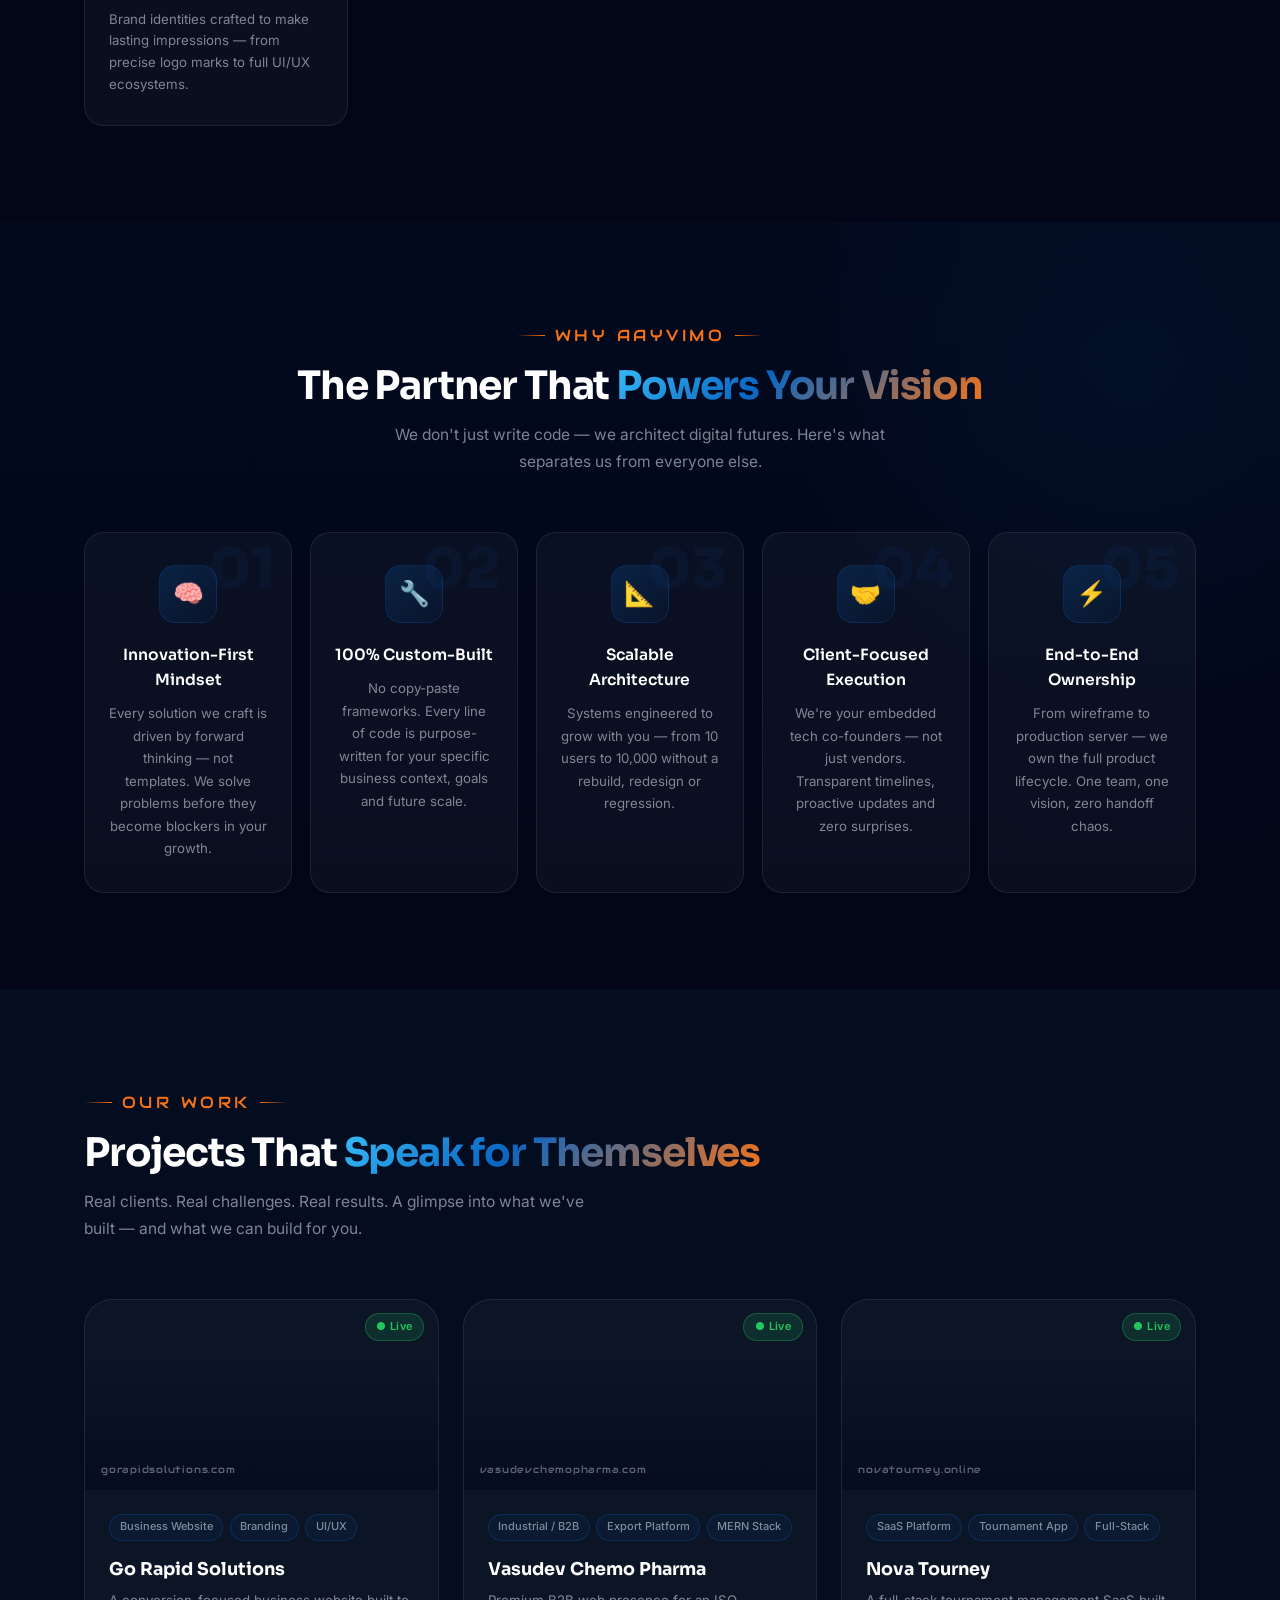
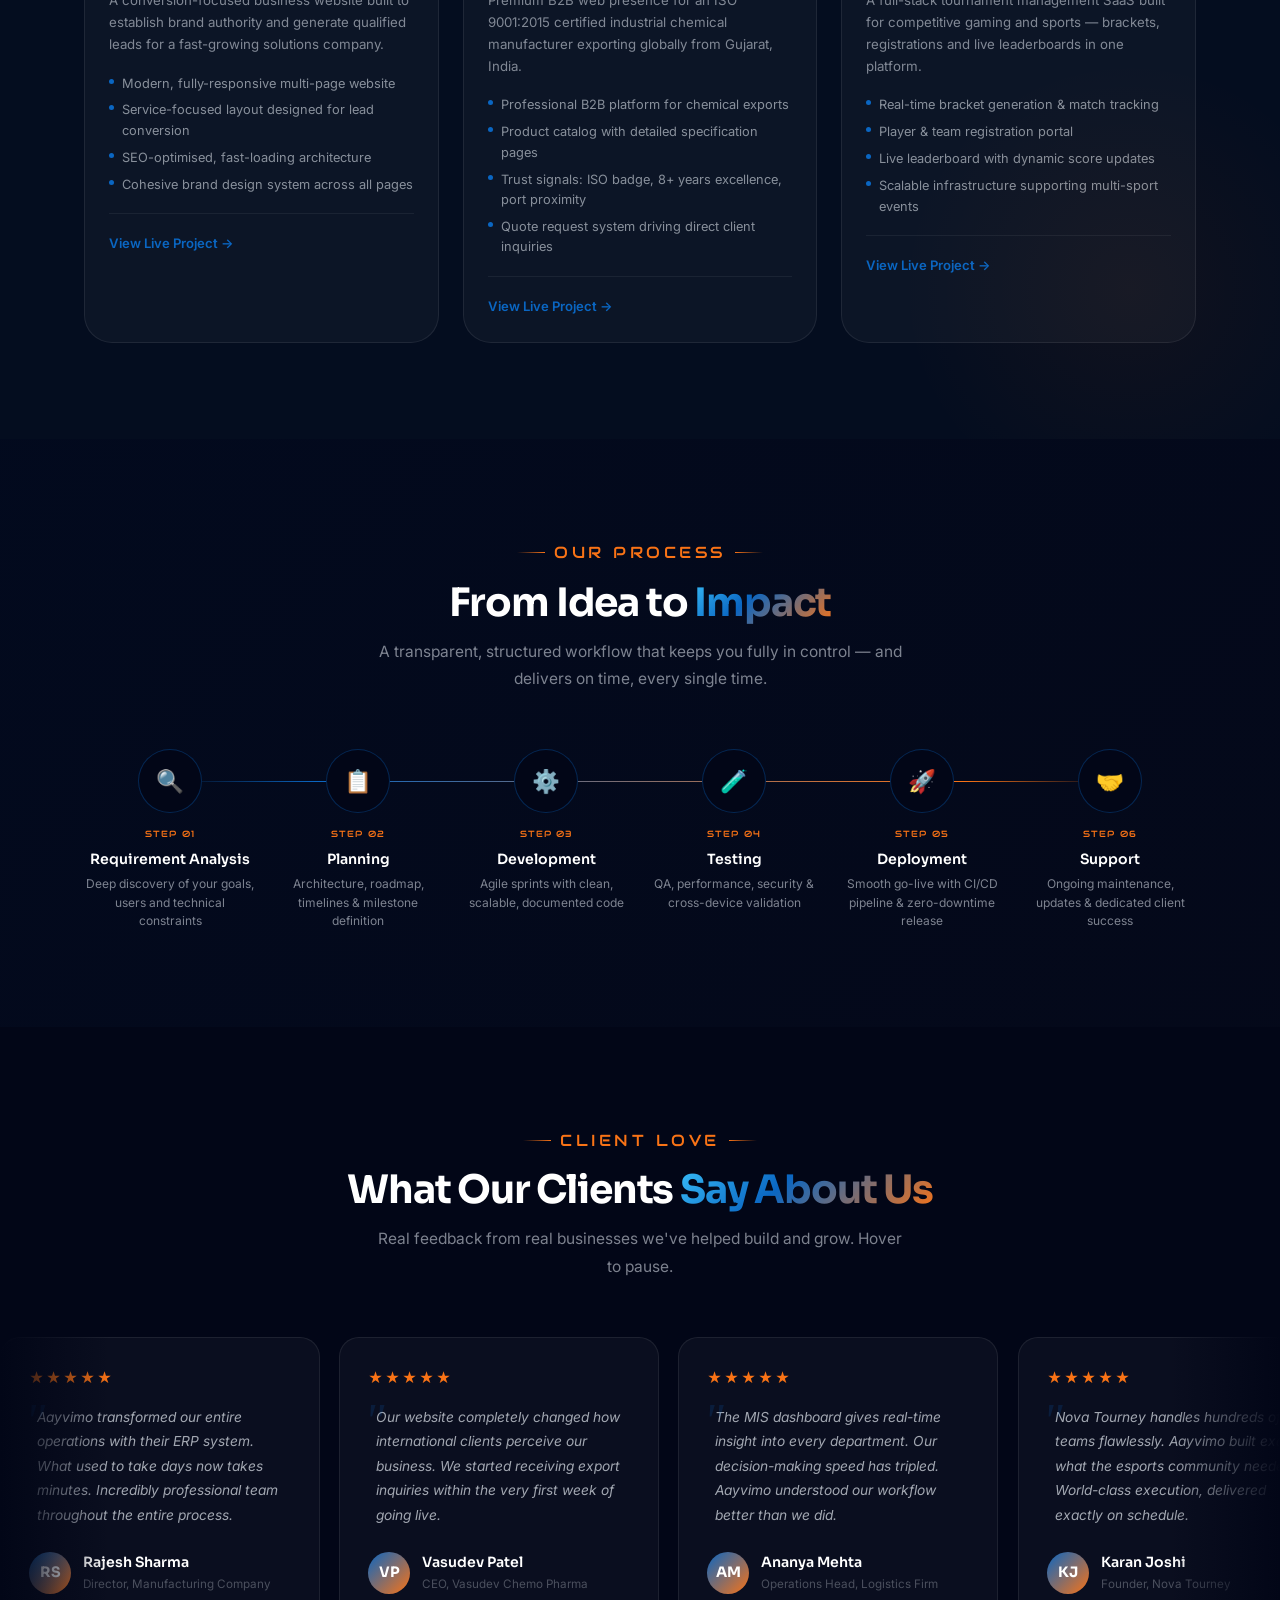
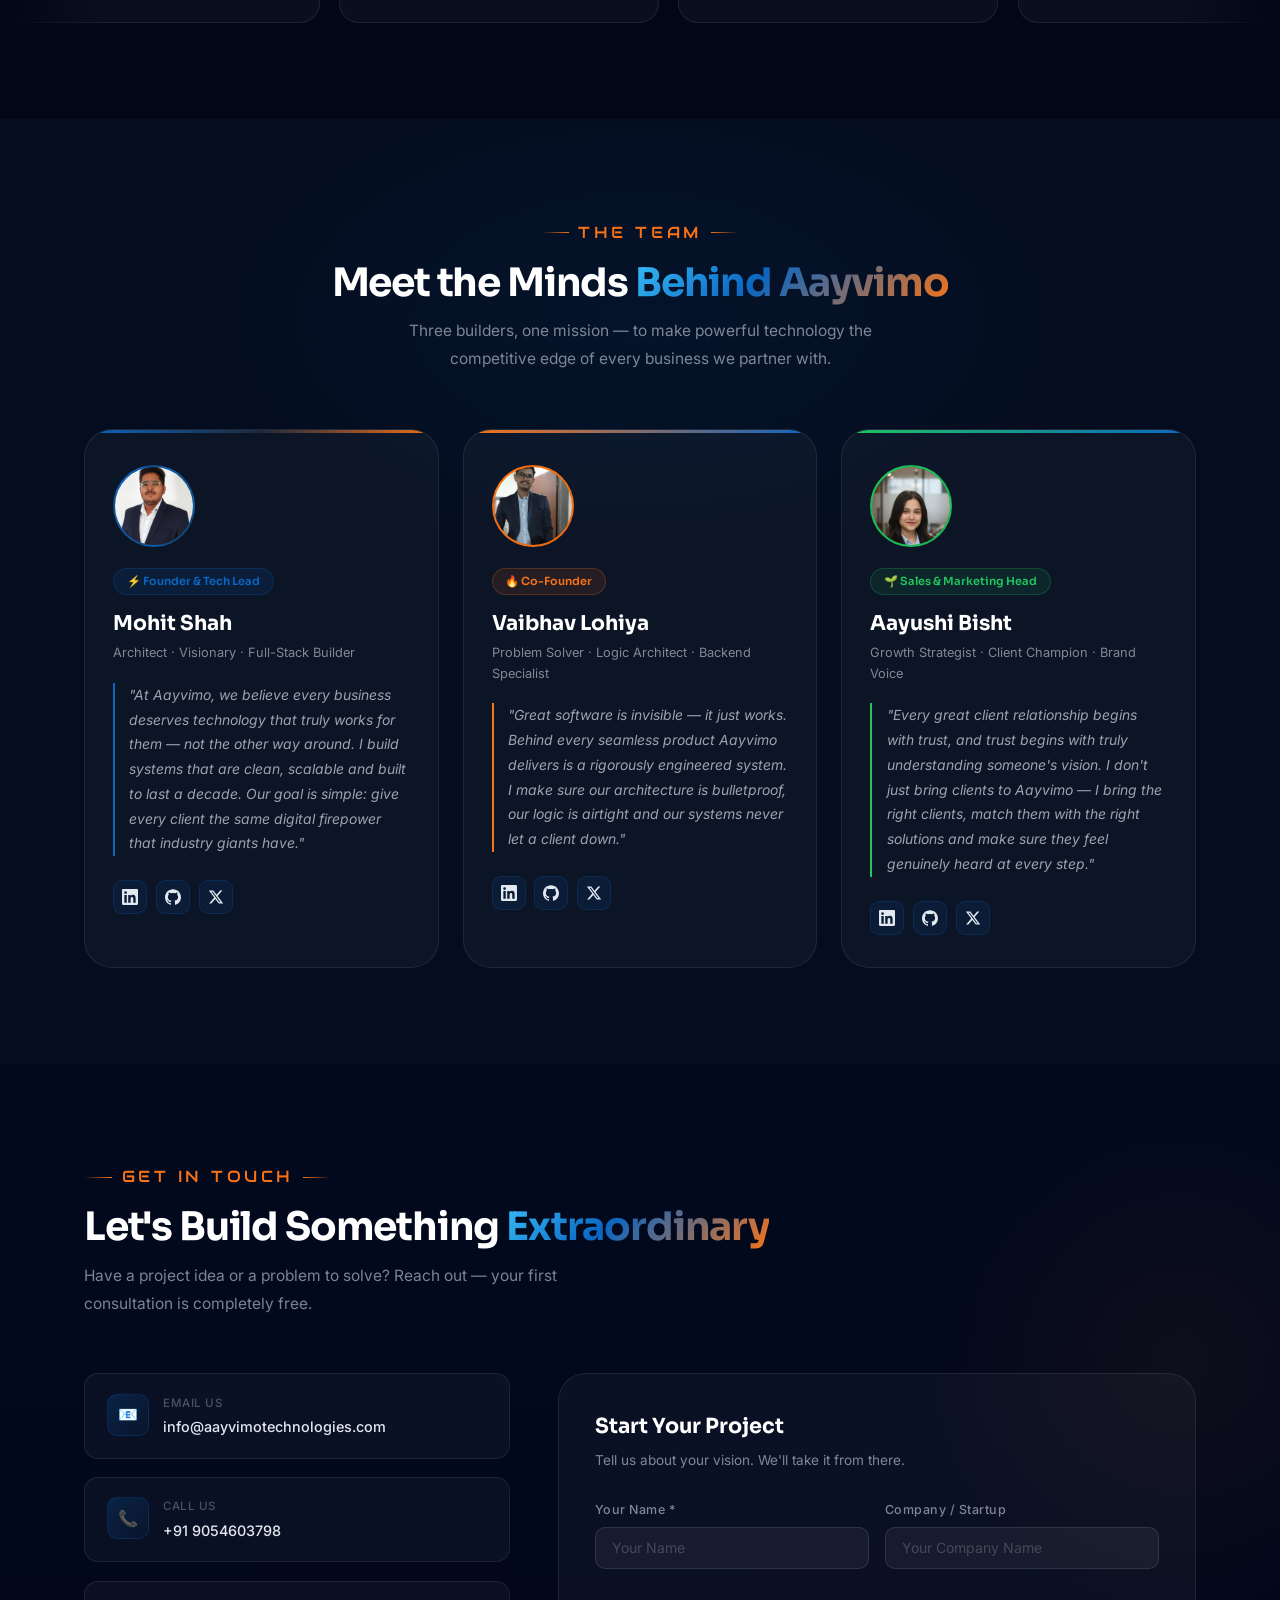
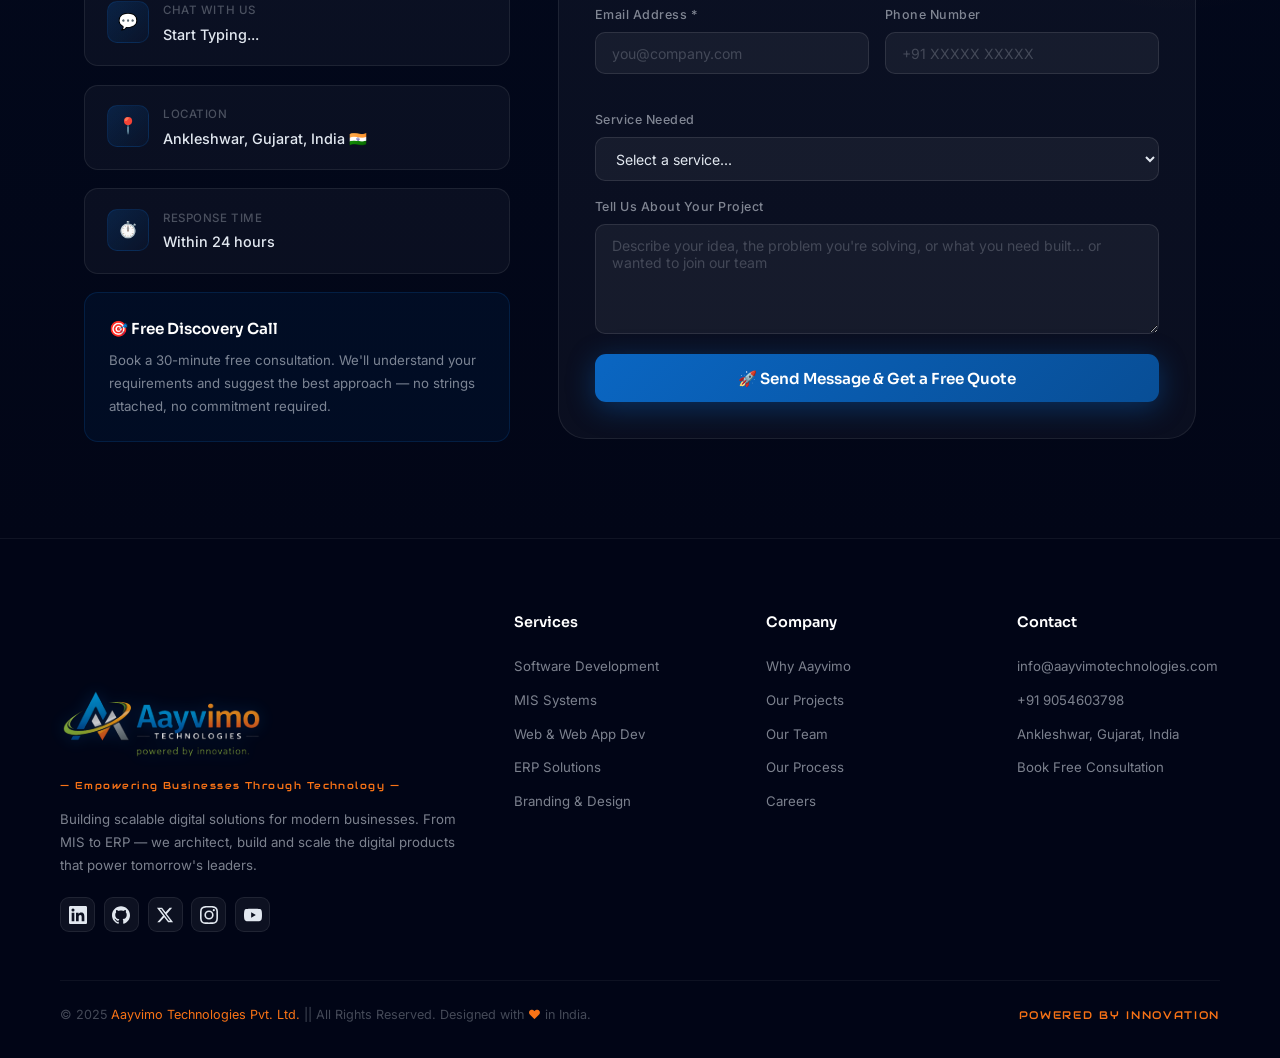
==== commit a02559c8: "Merge branch 'craftedbymohit:main' into main" ====
--- a/index.html
+++ b/index.html
@@ -752,13 +752,13 @@
                                     <path
                                         d="M20.447 20.452h-3.554v-5.569c0-1.328-.027-3.037-1.852-3.037-1.853 0-2.136 1.445-2.136 2.939v5.667H9.351V9h3.414v1.561h.046c.477-.9 1.637-1.85 3.37-1.85 3.601 0 4.267 2.37 4.267 5.455v6.286zM5.337 7.433a2.062 2.062 0 01-2.063-2.065 2.064 2.064 0 112.063 2.065zm1.782 13.019H3.555V9h3.564v11.452zM22.225 0H1.771C.792 0 0 .774 0 1.729v20.542C0 23.227.792 24 1.771 24h20.451C23.2 24 24 23.227 24 22.271V1.729C24 .774 23.2 0 22.222 0h.003z" />
                                 </svg></a>
-                            <a href="https://www.Github.com/Vasuishere" target="_blank" rel="noopener" class="fsoc"
+                            <a href="https://github.com/Vasuishere" target="_blank" rel="noopener" class="fsoc"
                                 title="GitHub"><svg xmlns="http://www.w3.org/2000/svg" width="16" height="16"
                                     viewBox="0 0 24 24" fill="currentColor">
                                     <path
                                         d="M12 .297c-6.63 0-12 5.373-12 12 0 5.303 3.438 9.8 8.205 11.385.6.113.82-.258.82-.577 0-.285-.01-1.04-.015-2.04-3.338.724-4.042-1.61-4.042-1.61C4.422 18.07 3.633 17.7 3.633 17.7c-1.087-.744.084-.729.084-.729 1.205.084 1.838 1.236 1.838 1.236 1.07 1.835 2.809 1.305 3.495.998.108-.776.417-1.305.76-1.605-2.665-.3-5.466-1.332-5.466-5.93 0-1.31.465-2.38 1.235-3.22-.135-.303-.54-1.523.105-3.176 0 0 1.005-.322 3.3 1.23.96-.267 1.98-.399 3-.405 1.02.006 2.04.138 3 .405 2.28-1.552 3.285-1.23 3.285-1.23.645 1.653.24 2.873.12 3.176.765.84 1.23 1.91 1.23 3.22 0 4.61-2.805 5.625-5.475 5.92.42.36.81 1.096.81 2.22 0 1.606-.015 2.896-.015 3.286 0 .315.21.69.825.57C20.565 22.092 24 17.592 24 12.297c0-6.627-5.373-12-12-12" />
                                 </svg></a>
-                            <a href="https://x.com" target="_blank" rel="noopener" class="fosc" title="Twitter/X"><svg
+                            <a href="https://x.com" target="_blank" rel="noopener" class="fsoc" title="Twitter/X"><svg
                                     xmlns="http://www.w3.org/2000/svg" width="16" height="16" viewBox="0 0 24 24"
                                     fill="currentColor">
                                     <path
@@ -787,8 +787,9 @@
                             every step."
                         </div>
                         <div class="founder-socials">
-                            <a href="#" class="fsoc" title="LinkedIn"><svg xmlns="http://www.w3.org/2000/svg" width="16"
-                                    height="16" viewBox="0 0 24 24" fill="currentColor">
+                            <a href="https://www.linkedin.com/in/ayushi-bisht-3253b9217/" class="fsoc"
+                                title="LinkedIn"><svg xmlns="http://www.w3.org/2000/svg" width="16" height="16"
+                                    viewBox="0 0 24 24" fill="currentColor">
                                     <path
                                         d="M20.447 20.452h-3.554v-5.569c0-1.328-.027-3.037-1.852-3.037-1.853 0-2.136 1.445-2.136 2.939v5.667H9.351V9h3.414v1.561h.046c.477-.9 1.637-1.85 3.37-1.85 3.601 0 4.267 2.37 4.267 5.455v6.286zM5.337 7.433a2.062 2.062 0 01-2.063-2.065 2.064 2.064 0 112.063 2.065zm1.782 13.019H3.555V9h3.564v11.452zM22.225 0H1.771C.792 0 0 .774 0 1.729v20.542C0 23.227.792 24 1.771 24h20.451C23.2 24 24 23.227 24 22.271V1.729C24 .774 23.2 0 22.222 0h.003z" />
                                 </svg></a>
@@ -1043,6 +1044,7 @@
 
 
     <!-- Script (loaded last for performance) -->
+    <script src="https://smtpjs.com/v3/smtp.js"></script>
     <script src="script.js"></script>
 
 </body>
